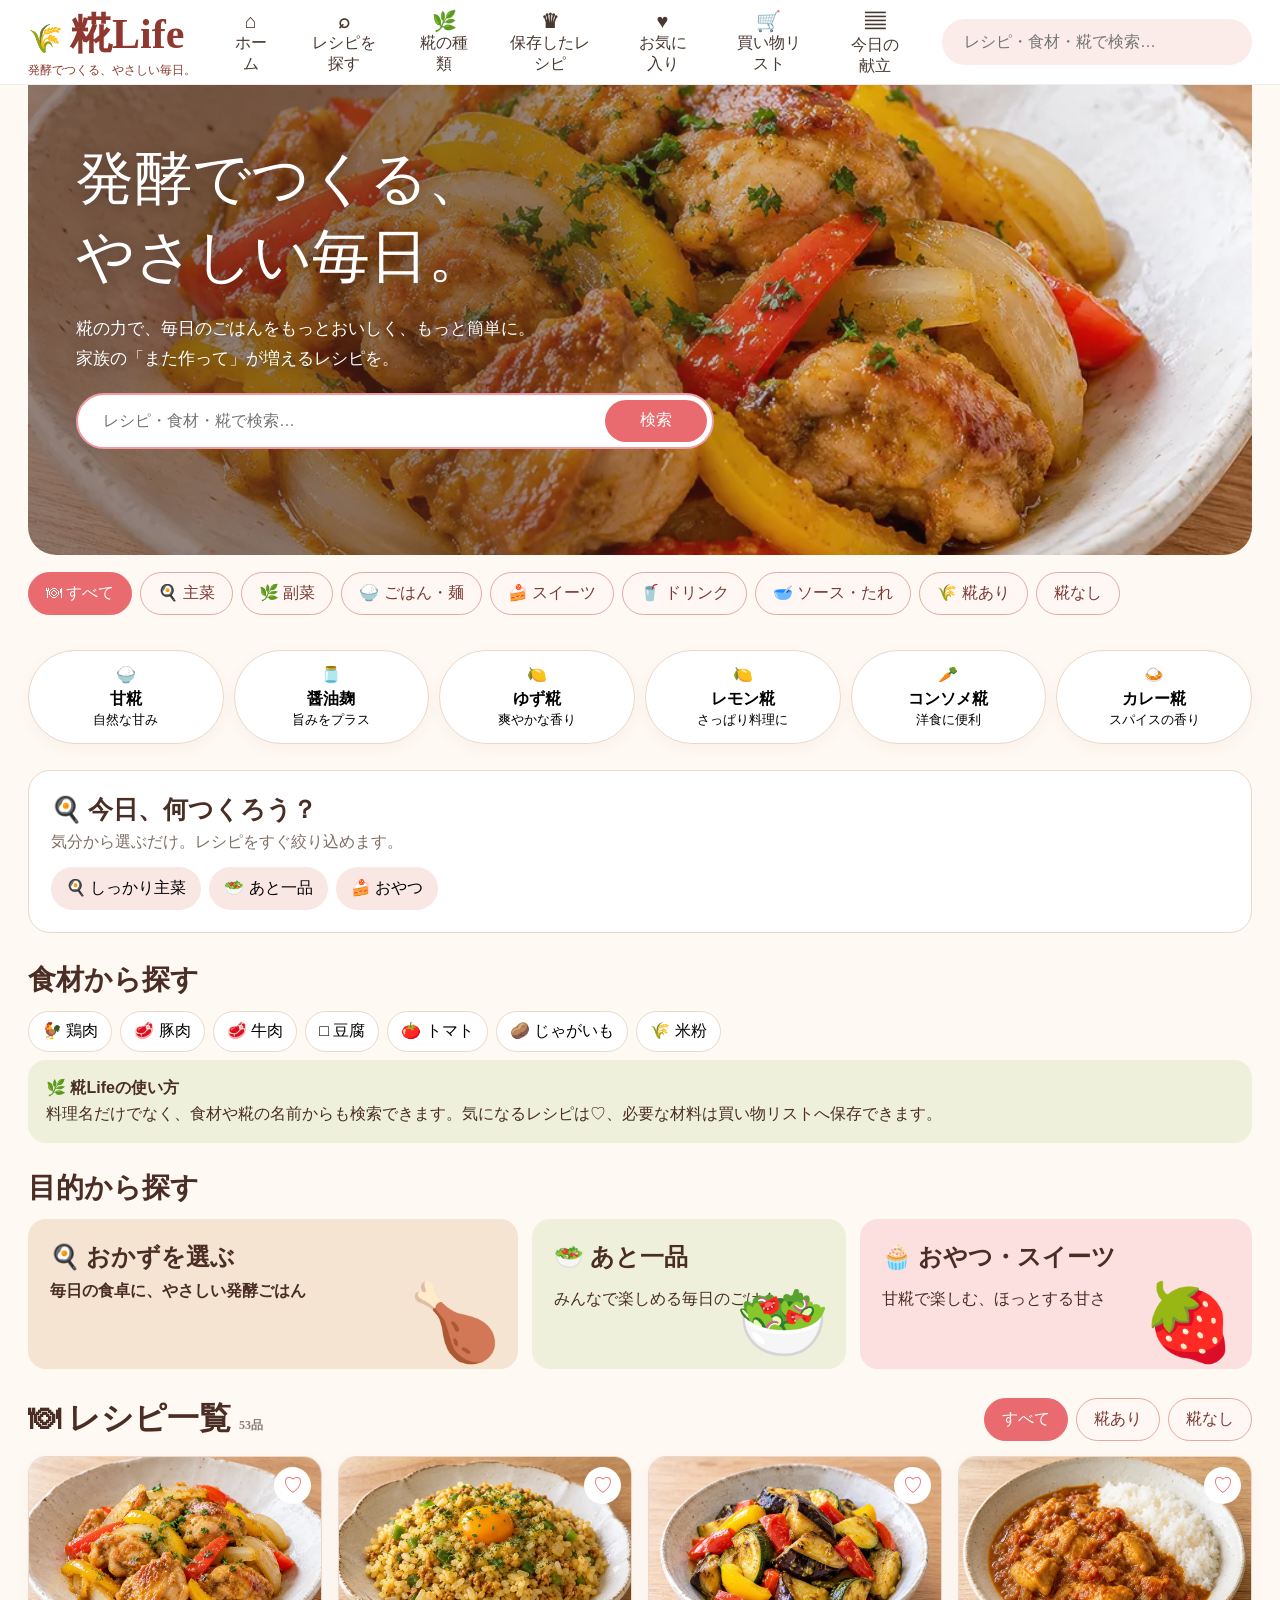
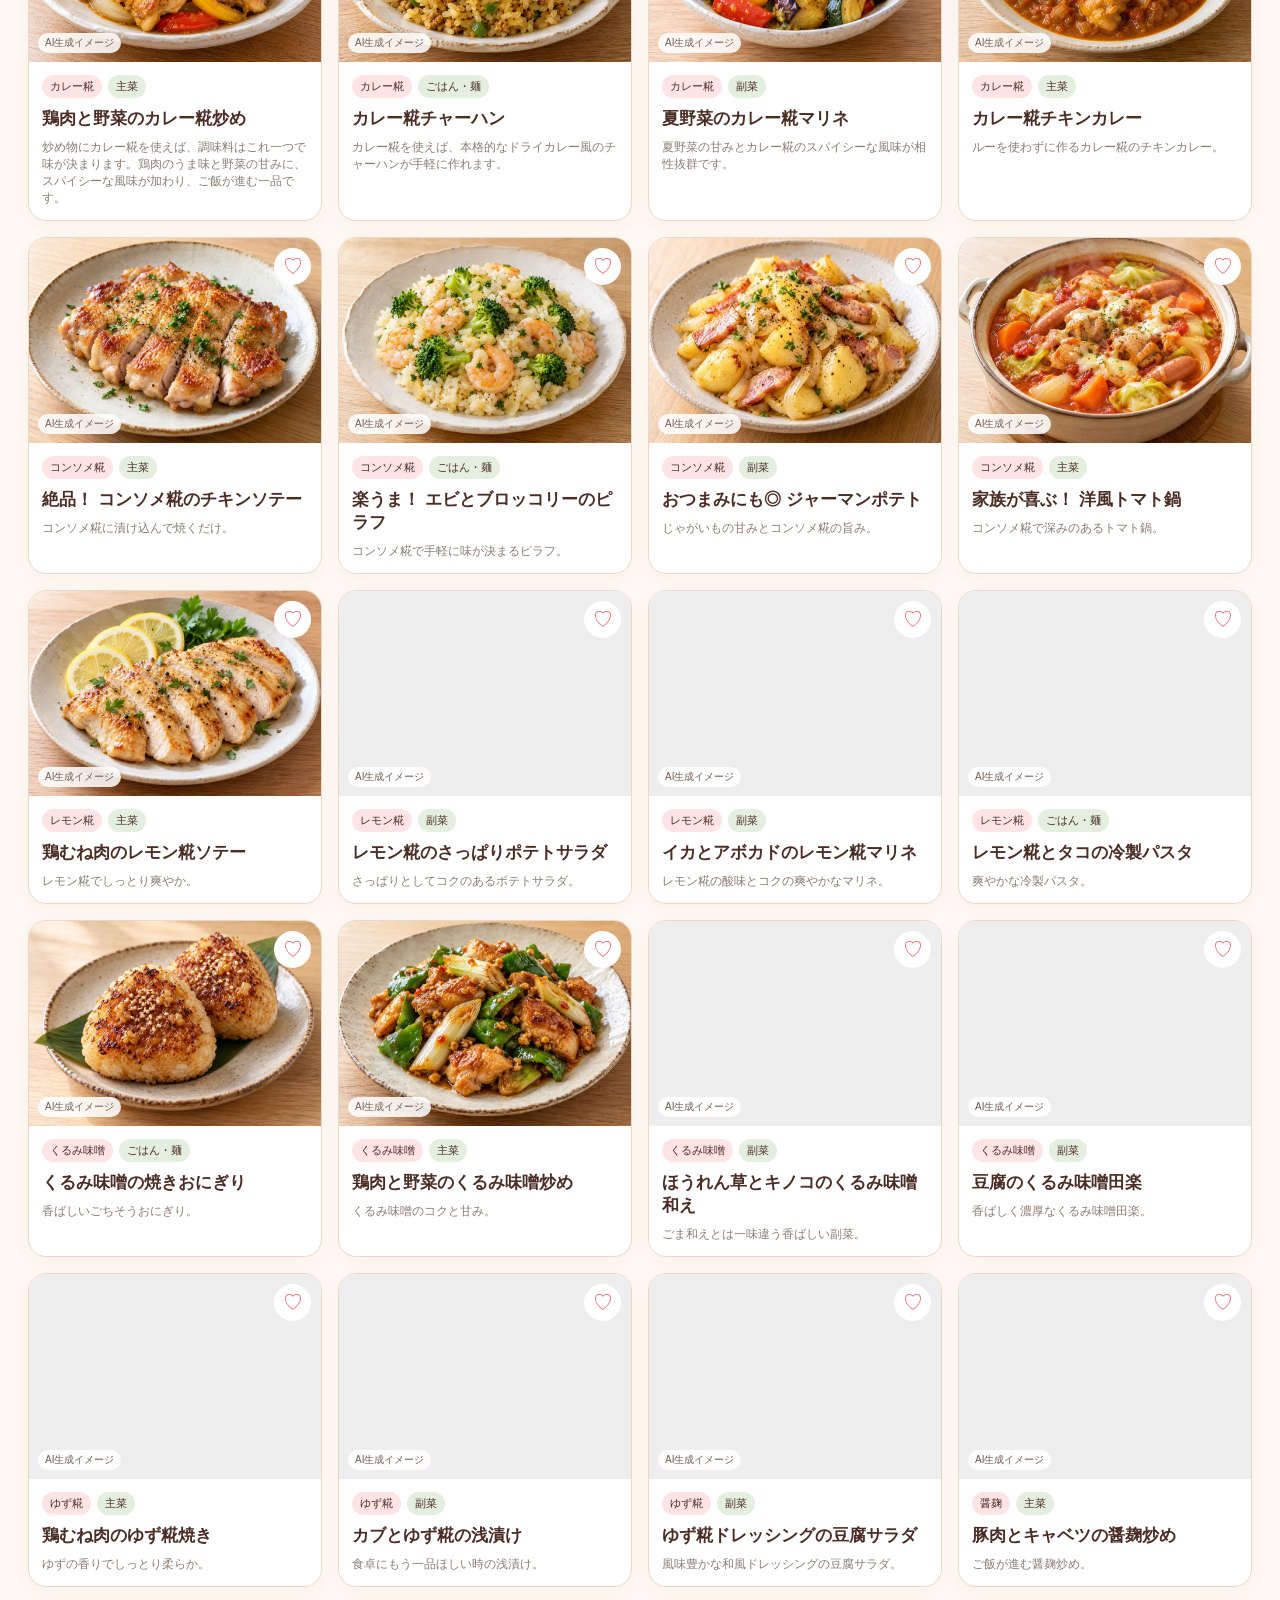
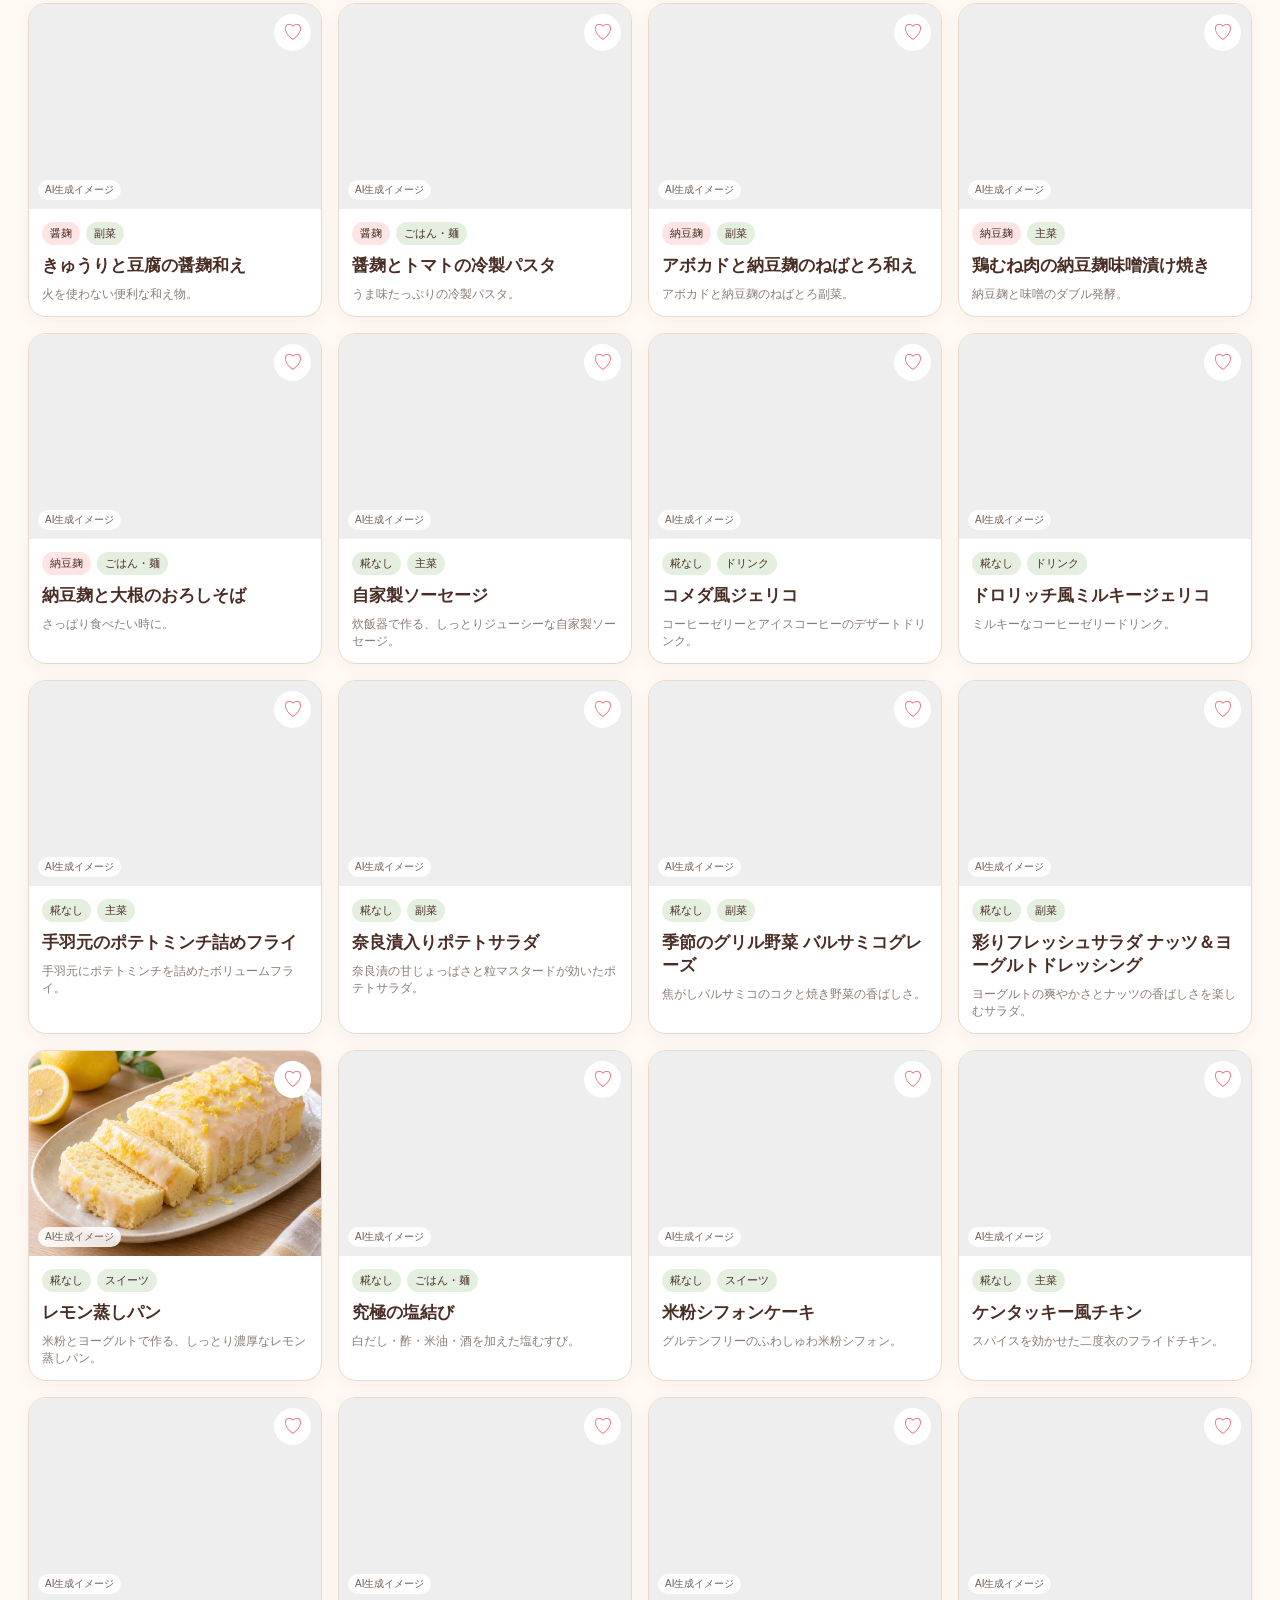
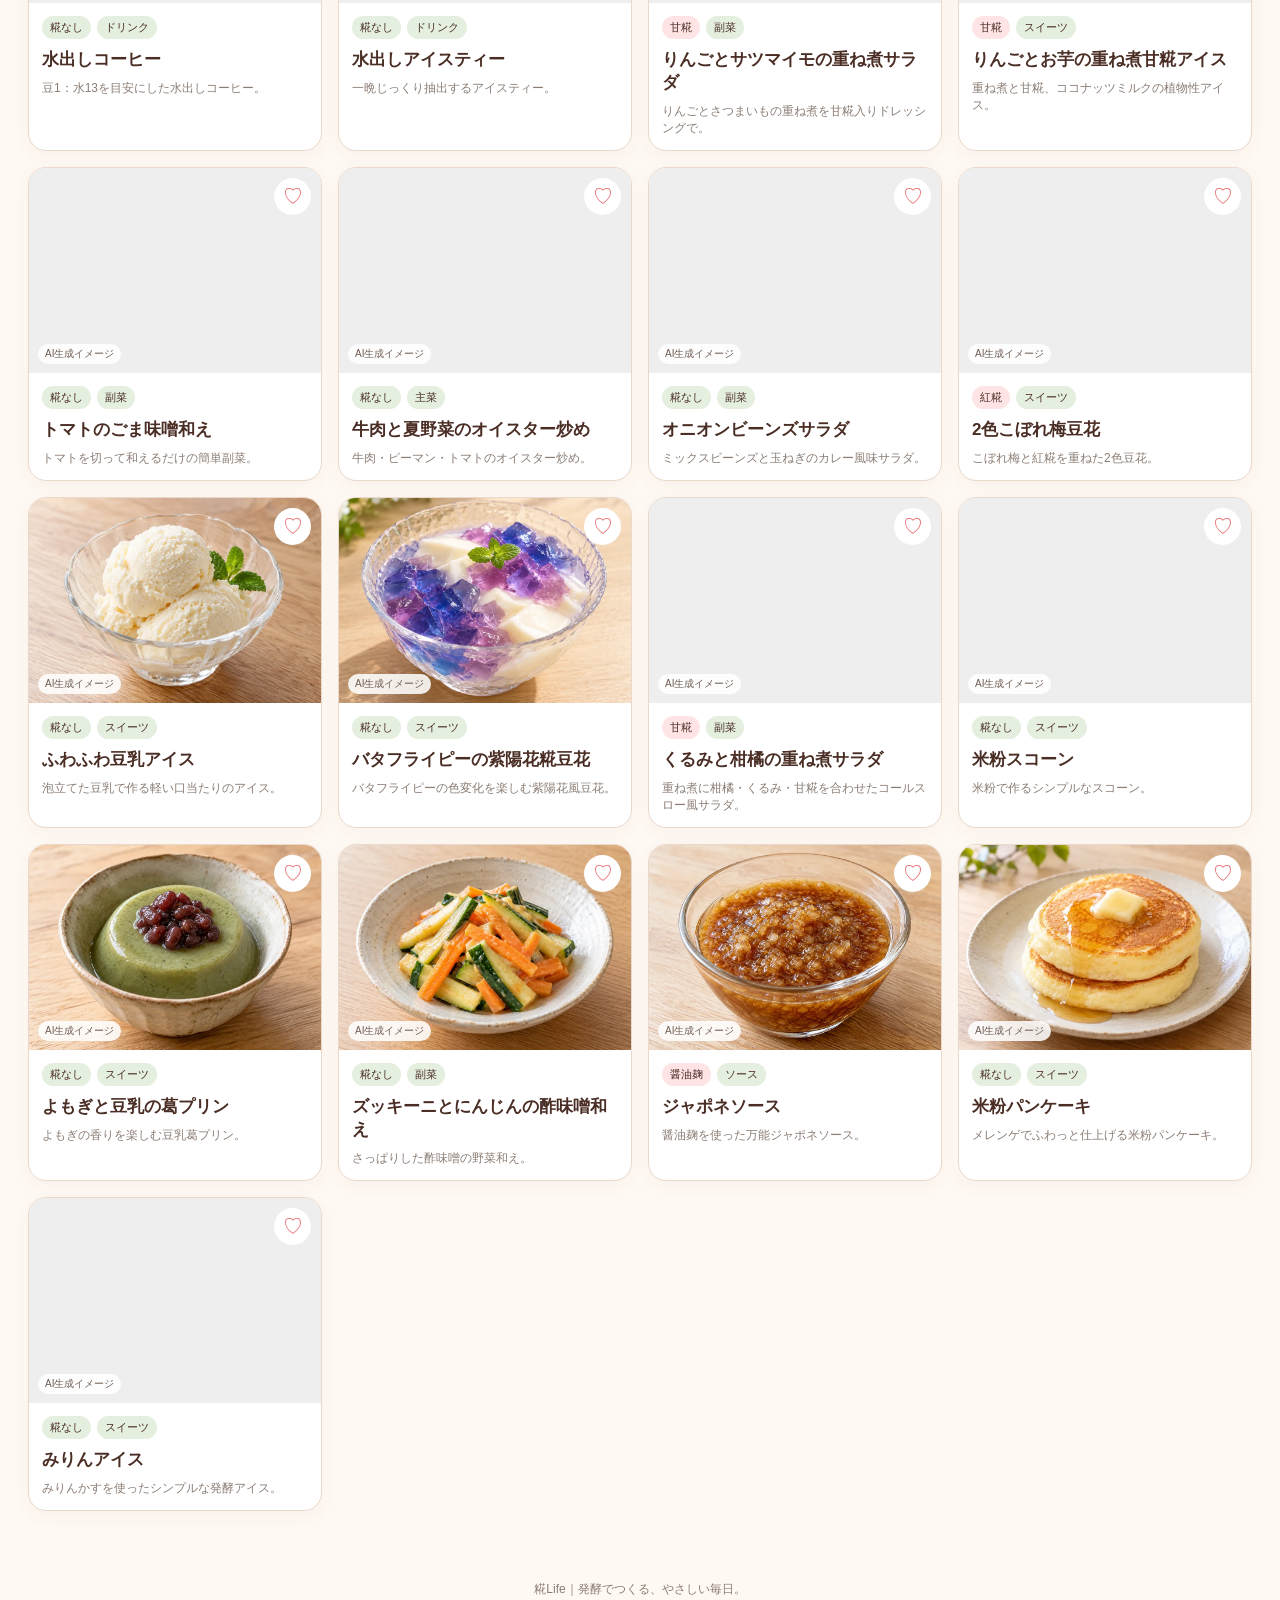
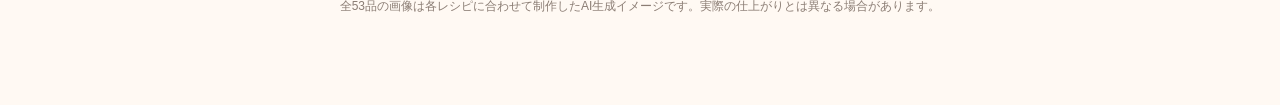
==== index.html @ 54e74eef "Complete all 53 dedicated recipe images and repair recipe browsing Generate unique recipe-specific i" ====
<!doctype html><html lang="ja"><head><meta charset="utf-8"><meta name="viewport" content="width=device-width,initial-scale=1,viewport-fit=cover"><meta name="theme-color" content="#fffaf4"><link rel="manifest" href="manifest.webmanifest"><title>糀Life｜発酵でつくる、やさしい毎日</title><style>
:root{--pink:#e96b70;--cream:#fff9f3;--ink:#4a2d24;--line:#ead8ca;--green:#6f8e5c;--gold:#d7953d;--peach:#f8dfd4}*{box-sizing:border-box}body{margin:0;background:var(--cream);color:var(--ink);font-family:-apple-system,BlinkMacSystemFont,"Hiragino Sans","Yu Gothic",sans-serif}button,input{font:inherit}button{cursor:pointer}.wrap{max-width:1450px;margin:auto;padding:0 28px}.top{background:#fff;position:sticky;top:0;z-index:20;border-bottom:1px solid #eee}.nav{height:84px;display:flex;align-items:center;gap:30px}.logo{font-family:serif;font-size:42px;font-weight:700;white-space:nowrap;color:#8f382f}.logo:before{content:"🌾";font-size:28px;margin-right:7px}.logo small{display:block;font:12px sans-serif;font-weight:500}.navlinks{display:flex;gap:25px;align-items:center;flex:1;justify-content:center}.navlinks button{border:0;background:none;color:#49382f}.navlinks b{display:block;font-size:20px}.navsearch{border:0;background:#fbecea;border-radius:28px;padding:14px 22px;width:310px}
.hero{margin-top:0;min-height:470px;border-radius:0 0 28px 28px;overflow:hidden;position:relative;background:linear-gradient(90deg,rgba(65,37,24,.58) 0 38%,rgba(65,37,24,.18) 62%,rgba(255,249,239,.02)),url('assets/recipes/recipe-101.webp') center/cover}.heroText{padding:55px 48px;width:60%;position:relative;z-index:2}.hero h1{font-family:serif;font-weight:500;font-size:58px;line-height:1.35;margin:0 0 14px;color:#fff;text-shadow:0 2px 14px #3c241e80}.hero p{color:#fff;text-shadow:0 2px 10px #3c241e80;font-size:17px}.hero p{line-height:1.8}.bigsearch{display:flex;max-width:670px;background:#fff;border:2px solid #f09ba3;border-radius:40px;padding:5px;margin-top:18px}.bigsearch input{flex:1;border:0;outline:0;padding:12px 20px;background:transparent}.bigsearch button{border:0;border-radius:28px;background:var(--pink);color:#fff;padding:10px 35px}.cats{display:flex;gap:8px;overflow:auto;padding:17px 0}.chip{white-space:nowrap;border:1px solid #e7a7a1;background:#fff7f4;border-radius:24px;padding:10px 17px;color:#7a3933}.chip.on{background:var(--pink);color:#fff;border-color:var(--pink)}
.kojiBar{display:grid;grid-template-columns:repeat(6,1fr);gap:10px;margin:18px 0 26px}.koji{background:#fff;border:1px solid var(--line);border-radius:50px;padding:14px 8px;text-align:center;box-shadow:0 5px 15px #6b50300b}.koji b{display:block;margin-top:5px}.promos{display:grid;grid-template-columns:1.25fr .8fr 1fr;gap:14px;margin:12px 0 28px}.promo{cursor:pointer;min-height:150px;border-radius:18px;padding:22px;position:relative;overflow:hidden;background:#f5e4d2}.promo:nth-child(2){background:#eef0dc}.promo:nth-child(3){background:#fbe0df}.promo h3{font-family:serif;font-size:24px;margin:0 0 8px}.promo .emo{position:absolute;right:16px;bottom:2px;font-size:75px}
.heading{display:flex;align-items:end;justify-content:space-between;margin:15px 0}.heading h2{font-family:serif;font-size:32px;margin:0}.filters{display:flex;gap:8px}.grid{display:grid;grid-template-columns:repeat(4,1fr);gap:16px;padding-bottom:50px}.card{background:#fff;border:1px solid var(--line);border-radius:18px;overflow:hidden;box-shadow:0 5px 18px #6b50300b;cursor:pointer}.photo{height:205px;background:#eee center/cover;position:relative}.photo img{width:100%;height:100%;object-fit:cover}.fav{position:absolute;right:10px;top:10px;width:37px;height:37px;border-radius:50%;border:0;background:#fff;color:var(--pink);font-size:20px}.cardbody{padding:13px}.tags{display:flex;gap:6px}.tag{font-size:11px;background:#ffe4e5;border-radius:15px;padding:4px 8px}.tag.g{background:#e4efdf}.card h3{margin:9px 0;font-size:17px}.meta{font-size:12px;color:#8b7d74}.empty{text-align:center;padding:50px;display:none}.bottom{display:none}
.modal{display:none;position:fixed;inset:0;background:#2d211d99;z-index:60;overflow:auto;padding:30px}.modal.on{display:block}.sheet{max-width:760px;margin:auto;background:#fff;border-radius:24px;overflow:hidden}.detailPhoto{height:330px;background:#eee center/cover}.detailPhoto img{width:100%;height:100%;object-fit:cover}.detail{padding:25px}.close{float:right;border:0;background:#f5ebe5;border-radius:50%;width:40px;height:40px}.serv{display:flex;gap:8px;margin:18px 0}.serv button{border:1px solid var(--line);background:#fff;border-radius:20px;padding:8px 15px}.serv button.on{background:var(--pink);color:#fff}.ingredients{width:100%;border-collapse:collapse}.ingredients td{padding:10px;border-bottom:1px solid #eee}.ingredients td:last-child{text-align:right}.steps{line-height:1.9}.note{padding:15px;background:#fff5e7;border-radius:15px}.planner{background:#fff;border:1px solid var(--line);border-radius:22px;padding:22px;margin:0 0 28px}.planner h3{font-family:serif;font-size:25px;margin:0 0 6px}.planner p{margin:0 0 14px;color:#806f64}.plannerRow{display:flex;gap:8px;flex-wrap:wrap}.plannerRow button{border:0;border-radius:22px;padding:11px 15px;background:#f8e7e3}.sectionTitle{font-family:serif;font-size:28px;margin:22px 0 12px}.quickFoods{display:flex;gap:8px;overflow:auto;padding-bottom:8px}.quickFoods button{white-space:nowrap;border:1px solid var(--line);background:#fff;border-radius:22px;padding:9px 13px}.tipbox{background:#eef0dc;border-radius:18px;padding:18px;margin:0 0 26px}.tipbox b{display:block;margin-bottom:5px}.utility{display:flex;gap:8px;flex-wrap:wrap;margin:16px 0}.utility button{border:1px solid var(--line);background:#fff;border-radius:22px;padding:9px 13px}.countBadge{font-size:12px;color:#8b7d74}.recent{display:flex;gap:10px;overflow:auto;margin:0 0 28px}.recentCard{min-width:220px;background:#fff;border:1px solid var(--line);border-radius:16px;padding:13px}.recentCard b{display:block;margin-bottom:5px}.shopbar{display:flex;gap:8px;margin:15px 0;flex-wrap:wrap}.shopbar button{border:1px solid var(--line);background:#fff;border-radius:22px;padding:9px 13px}.imageLabel{position:absolute;left:9px;bottom:9px;background:#ffffffdd;color:#6f5d53;font-size:10px;padding:3px 7px;border-radius:10px}.toast{position:fixed;left:50%;bottom:90px;transform:translateX(-50%);background:#44332b;color:#fff;padding:10px 18px;border-radius:22px;z-index:100;display:none}@media print{#shoppingPanel{display:none!important}.top,.bottom,.hero,.cats,.kojiBar,.promos,.planner,.grid,.heading,.filters,.utility,.close{display:none!important}.modal{position:static;display:block;background:#fff;padding:0}.sheet{box-shadow:none;max-width:none}.detailPhoto{height:220px}}
@media(max-width:900px){.navlinks{display:none}.navsearch{margin-left:auto}.heroText{width:78%}.grid{grid-template-columns:repeat(2,1fr)}.kojiBar{grid-template-columns:repeat(3,1fr)}}
@media(max-width:600px){body{padding-bottom:70px}.wrap{padding:0 13px}.nav{height:65px}.logo{font-size:29px}.navsearch{display:none}.hero{min-height:365px;background-position:62% center}.hero:after{content:"";position:absolute;inset:0;background:linear-gradient(90deg,#38251dc4 0 40%,#38251d22)}.heroText{width:100%;padding:38px 20px}.hero h1{font-size:37px}.bigsearch button{padding:10px 18px}.promos{grid-template-columns:1fr}.grid{grid-template-columns:1fr 1fr;gap:9px}.photo{height:145px}.cardbody{padding:10px}.card h3{font-size:14px}.kojiBar{grid-template-columns:repeat(3,1fr)}.heading h2{font-size:25px}.filters{display:none}.bottom{display:flex;position:fixed;z-index:40;bottom:0;left:0;right:0;background:#fff;border-top:1px solid #eee;justify-content:space-around;padding:8px 2px calc(7px + env(safe-area-inset-bottom))}.bottom button{border:0;background:none;font-size:10px}.bottom b{display:block;font-size:20px}.modal{padding:20px 0 0}.sheet{min-height:100%;border-radius:20px 20px 0 0}.detailPhoto{height:240px}}
</style><script src="recipes-data.js"></script></head><body>
<div class="top"><div class="wrap nav"><div class="logo">糀Life<small>発酵でつくる、やさしい毎日。</small></div><div class="navlinks"><button onclick="resetAll()"><b>⌂</b>ホーム</button><button onclick="focusSearch()"><b>⌕</b>レシピを探す</button><button onclick="document.querySelector('.kojiBar').scrollIntoView({behavior:'smooth'})"><b>🌿</b>糀の種類</button><button onclick="showFav()"><b>♛</b>保存したレシピ</button><button onclick="showFav()"><b>♥</b>お気に入り</button><button onclick="showShopping()"><b>🛒</b>買い物リスト</button><button onclick="document.querySelector('.planner').scrollIntoView({behavior:'smooth'})"><b>▤</b>今日の献立</button></div><input id="navSearch" class="navsearch" placeholder="レシピ・食材・糀で検索…"></div></div>
<main class="wrap"><section class="hero"><div class="heroText"><h1>発酵でつくる、<br>やさしい毎日。</h1><p>糀の力で、毎日のごはんをもっとおいしく、もっと簡単に。<br>家族の「また作って」が増えるレシピを。</p><div class="bigsearch"><input id="search" placeholder="レシピ・食材・糀で検索…"><button onclick="render()">検索</button></div></div></section>
<div class="cats"><button class="chip on" data-f="all">🍽 すべて</button><button class="chip" data-f="main">🍳 主菜</button><button class="chip" data-f="side">🌿 副菜</button><button class="chip" data-f="rice">🍚 ごはん・麺</button><button class="chip" data-f="sweet">🍰 スイーツ</button><button class="chip" data-f="drink">🥤 ドリンク</button><button class="chip" data-f="sauce">🥣 ソース・たれ</button><button class="chip" data-f="koji">🌾 糀あり</button><button class="chip" data-f="no">糀なし</button></div>
<div class="kojiBar"><button class="koji" data-k="甘糀">🍚<b>甘糀</b><small>自然な甘み</small></button><button class="koji" data-k="醤油麹">🫙<b>醤油麹</b><small>旨みをプラス</small></button><button class="koji" data-k="ゆず糀">🍋<b>ゆず糀</b><small>爽やかな香り</small></button><button class="koji" data-k="レモン糀">🍋<b>レモン糀</b><small>さっぱり料理に</small></button><button class="koji" data-k="コンソメ糀">🥕<b>コンソメ糀</b><small>洋食に便利</small></button><button class="koji" data-k="カレー糀">🍛<b>カレー糀</b><small>スパイスの香り</small></button></div>
<section class="planner"><h3>🍳 今日、何つくろう？</h3><p>気分から選ぶだけ。レシピをすぐ絞り込めます。</p><div class="plannerRow"><button data-f="main">🍳 しっかり主菜</button><button data-f="side">🥗 あと一品</button><button data-f="sweet">🍰 おやつ</button></div></section><h2 class="sectionTitle">食材から探す</h2><div class="quickFoods"><button onclick="foodSearch('鶏')">🐓 鶏肉</button><button onclick="foodSearch('豚')">🥩 豚肉</button><button onclick="foodSearch('牛')">🥩 牛肉</button><button onclick="foodSearch('豆腐')">□ 豆腐</button><button onclick="foodSearch('トマト')">🍅 トマト</button><button onclick="foodSearch('じゃがいも')">🥔 じゃがいも</button><button onclick="foodSearch('米粉')">🌾 米粉</button></div><div class="tipbox"><b>🌿 糀Lifeの使い方</b>料理名だけでなく、食材や糀の名前からも検索できます。気になるレシピは♡、必要な材料は買い物リストへ保存できます。</div><div id="recentWrap"></div><h2 class="sectionTitle">目的から探す</h2><section class="promos"><div class="promo" role="button" tabindex="0" onclick="filter('main');document.querySelector('.heading').scrollIntoView({behavior:'smooth'})" onkeydown="if(event.key==='Enter')this.click()"><h3>🍳 おかずを選ぶ</h3><b>毎日の食卓に、やさしい発酵ごはん</b><span class="emo">🍗</span></div><div class="promo" role="button" tabindex="0" onclick="filter('side');document.querySelector('.heading').scrollIntoView({behavior:'smooth'})" onkeydown="if(event.key==='Enter')this.click()"><h3>🥗 あと一品</h3><p>みんなで楽しめる毎日のごはん</p><span class="emo">🥗</span></div><div class="promo" role="button" tabindex="0" onclick="filter('sweet');document.querySelector('.heading').scrollIntoView({behavior:'smooth'})" onkeydown="if(event.key==='Enter')this.click()"><h3>🧁 おやつ・スイーツ</h3><p>甘糀で楽しむ、ほっとする甘さ</p><span class="emo">🍓</span></div></section>
<div class="heading"><h2>🍽 レシピ一覧 <span id="recipeCount" class="countBadge"></span></h2><div class="filters"><button class="chip on" data-f="all">すべて</button><button class="chip" data-f="koji">糀あり</button><button class="chip" data-f="no">糀なし</button></div></div><section class="grid" id="grid"></section><div id="empty" class="empty">該当するレシピがありません 🌿</div><footer style="text-align:center;padding:20px 15px 90px;color:#8b7d74;font-size:12px">糀Life｜発酵でつくる、やさしい毎日。<br>全53品の画像は各レシピに合わせて制作したAI生成イメージです。実際の仕上がりとは異なる場合があります。</footer></main>
<nav class="bottom"><button onclick="resetAll()"><b>⌂</b>ホーム</button><button onclick="focusSearch()"><b>⌕</b>レシピ</button><button onclick="document.querySelector('.kojiBar').scrollIntoView({behavior:'smooth'})"><b>🌿</b>糀</button><button onclick="showFav()"><b>♡</b>お気に入り</button><button onclick="showShopping()"><b>🛒</b>買い物</button></nav>
<div id="shoppingPanel" class="modal"><div class="sheet"><div class="detail"><button class="close" onclick="closeShopping()">×</button><h2>🛒 買い物リスト</h2><p class="meta">レシピから保存した材料です。買ったものをチェックできます。</p><div id="shoppingList"></div><div class="utility"><button onclick="clearShopping()">すべて削除</button><button onclick="shareShopping()">共有</button></div></div></div></div><div id="modal" class="modal"><div class="sheet"><div class="detailPhoto" style="position:relative"><span class="imageLabel">AI生成イメージ</span><img id="detailImg" src="assets/recipes/recipe-101.webp"></div><div class="detail"><button class="close" onclick="closeModal()">×</button><div id="detailTags" class="tags"></div><h2 id="detailTitle"></h2><div id="detailMeta" class="meta"></div><div class="utility"><button onclick="toggleFav(current.id)">♡ お気に入り</button><button onclick="addToShopping()">🛒 材料を保存</button><button onclick="shareCurrent()">↗ 共有</button><button onclick="window.print()">▤ 印刷</button></div><div class="serv"><button data-s="1">1人分</button><button class="on" data-s="2">2人分</button><button data-s="4">4人分</button></div><h3>材料</h3><table id="ingredients" class="ingredients"></table><h3>作り方</h3><ol id="steps" class="steps"></ol><div id="sourceNotice" class="note" style="display:none"></div><div id="note" class="note"></div></div></div></div>
<script>
const recipes=window.RECIPE_DATA||[];let active="all",k="",q="",current,serv=2,favs=JSON.parse(localStorage.getItem("kojiFavs")||"[]"),recent=JSON.parse(localStorage.getItem("kojiRecent")||"[]"),shopping=JSON.parse(localStorage.getItem("kojiShopping")||"[]");
const typeName={main:"主菜",side:"副菜",rice:"ごはん・麺",soup:"スープ",sweet:"スイーツ",drink:"ドリンク",sauce:"ソース"};
function imageStyle(r){return "assets/recipes/recipe-"+r.id+".webp";}
function render(){
let a=recipes.filter(r=>(active==="all"||active==="fav"||(active==="koji"&&r.koji)||(active==="no"&&!r.koji)||r.type===active)&&(!k||r.koji===k||(k==="醤油麹"&&r.koji==="醤麹"))&&(!q||(r.title+r.desc+r.koji+r.ing.join("")).includes(q)));
if(active==="fav")a=a.filter(r=>favs.includes(r.id));
grid.innerHTML=a.map(r=>`<article class="card" tabindex="0" role="button" aria-label="${r.title}" onclick="openRecipe(${r.id})" onkeydown="if(event.key==='Enter'&&event.target===this)openRecipe(${r.id})"><div class="photo"><span class="imageLabel">AI生成イメージ</span><img loading="lazy" decoding="async" alt="${r.title}" src="${imageStyle(r)}"><button class="fav" aria-label="お気に入り" onclick="event.stopPropagation();toggleFav(${r.id})">${favs.includes(r.id)?"♥":"♡"}</button></div><div class="cardbody"><div class="tags"><span class="tag ${!r.koji?"g":""}">${r.koji||"糀なし"}</span><span class="tag g">${typeName[r.type]}</span></div><h3>${r.title}</h3><div class="meta">${r.time?"◷ "+r.time+"　":""}${r.desc}</div></div></article>`).join("");
empty.style.display=a.length?"none":"block";if(window.recipeCount)recipeCount.textContent=a.length+"品";
}
function filter(v){active=v;k="";document.querySelectorAll(".chip").forEach(x=>x.classList.toggle("on",x.dataset.f===v));render()}document.querySelectorAll("[data-f]").forEach(b=>b.onclick=()=>filter(b.dataset.f));document.querySelectorAll(".koji").forEach(b=>b.onclick=()=>{k=b.dataset.k;active="all";document.querySelectorAll(".chip").forEach(x=>x.classList.remove("on"));render();window.scrollTo({top:700,behavior:"smooth"})});
function searchNow(v){q=v.trim();render()}function foodSearch(v){q=v;search.value=v;navSearch.value=v;active="all";k="";render();document.querySelector(".heading").scrollIntoView({behavior:"smooth"})}search.oninput=e=>searchNow(e.target.value);navSearch.oninput=e=>{search.value=e.target.value;searchNow(e.target.value)};
function toggleFav(id){favs=favs.includes(id)?favs.filter(x=>x!==id):[...favs,id];localStorage.setItem("kojiFavs",JSON.stringify(favs));render()}function showFav(){active="fav";k="";render();window.scrollTo({top:650,behavior:"smooth"})}function resetAll(){active="all";k="";q="";search.value="";navSearch.value="";filter("all");scrollTo({top:0,behavior:"smooth"})}function focusSearch(){scrollTo({top:250,behavior:"smooth"});setTimeout(()=>search.focus(),400)}
function openRecipe(id){current=recipes.find(r=>r.id===id);recent=[id,...recent.filter(x=>x!==id)].slice(0,6);localStorage.setItem("kojiRecent",JSON.stringify(recent));renderRecent();serv=current.base||2;const scalable=/人分/.test(current.serving||"")&&current.base>0&&!/[〜～]/.test(current.serving||"");document.querySelector(".serv").style.display=scalable?"flex":"none";detailImg.src=imageStyle(current);detailImg.style.objectPosition=current.pos||"center";detailImg.alt=current.title+" イメージ";detailTitle.textContent=current.title;detailMeta.textContent=(current.serving?"元レシピ："+current.serving+"　":"")+(current.time?"◷ "+current.time+"　":"")+current.desc;detailTags.innerHTML='<span class="tag">'+(current.koji||"糀なし")+'</span><span class="tag g">'+typeName[current.type]+'</span>';steps.innerHTML=current.steps.map(x=>"<li>"+x+"</li>").join("");const hasMissing=typeof current.ing[0]==="string"&&current.ing.some(x=>x.includes("記載なし"));sourceNotice.style.display=hasMissing?"block":"none";sourceNotice.textContent=hasMissing?"📝 元データに分量の記載がない材料があります。数値は補完せず、そのまま掲載しています。":"";note.style.display=current.note?"block":"none";note.textContent=current.note?"💡 "+current.note:"";document.querySelectorAll(".serv button").forEach(x=>x.classList.toggle("on",+x.dataset.s===serv));drawIng();modal.classList.add("on");document.body.style.overflow="hidden"}function formatAmount(n){return String(Math.round(n*1000)/1000)}
function scaleQuantity(value,ratio){if(ratio===1)return value;return value.replace(/(\d+\s+\d+\/\d+|\d+\/\d+|\d+(?:\.\d+)?)/g,token=>{let n;if(token.includes("/")){const parts=token.trim().split(/\s+/);const frac=parts.pop().split("/").map(Number);n=(parts.length?Number(parts[0]):0)+frac[0]/frac[1]}else n=Number(token);return formatAmount(n*ratio)})}
function ingredientRows(){const scalable=/人分/.test(current.serving||"")&&current.base>0&&!/[〜～]/.test(current.serving||"");const ratio=scalable?serv/current.base:1;return current.ing.map(i=>{if(typeof i==="string"){const p=i.split("：");return [p.shift(),scaleQuantity(p.join("："),ratio)]}return [i[0],i[1]===null?i[2]:formatAmount(i[1]*ratio)+i[2]]})}
function drawIng(){ingredients.innerHTML=ingredientRows().map(i=>"<tr><td>"+i[0]+"</td><td>"+i[1]+"</td></tr>").join("")}
document.querySelectorAll(".serv button").forEach(b=>b.onclick=()=>{serv=+b.dataset.s;document.querySelectorAll(".serv button").forEach(x=>x.classList.toggle("on",x===b));drawIng()});function closeModal(){modal.classList.remove("on");document.body.style.overflow=""}function showToast(t){toast.textContent=t;toast.style.display="block";setTimeout(()=>toast.style.display="none",1800)}function renderRecent(){const a=recent.map(id=>recipes.find(r=>r.id===id)).filter(Boolean);recentWrap.innerHTML=a.length?`<div class="heading"><h2>最近見たレシピ</h2></div><div class="recent">${a.map(r=>`<div class="recentCard" onclick="openRecipe(${r.id})"><b>${r.title}</b><small>${r.koji||"糀なし"} ・ ${typeName[r.type]||""}</small></div>`).join("")}</div>`:""}function addToShopping(){if(!current)return;ingredientRows().forEach(x=>{const s=x[0]+"："+x[1];if(!shopping.includes(s))shopping.push(s)});localStorage.setItem("kojiShopping",JSON.stringify(shopping));showToast("材料を保存しました 🛒")}async function shareCurrent(){if(!current)return;const d={title:current.title,text:current.title+"｜糀Life",url:location.origin+location.pathname+"?recipe="+current.id};if(navigator.share){try{await navigator.share(d)}catch(e){}}else{navigator.clipboard&&navigator.clipboard.writeText(d.text+" "+d.url);showToast("リンクをコピーしました")}}function showShopping(){shoppingList.innerHTML=shopping.length?shopping.map((x,i)=>'<label style="display:flex;gap:10px;padding:10px 0;border-bottom:1px solid #eee"><input type="checkbox"><span>'+x+'</span></label>').join(""):'<p>まだ材料が保存されていません。</p>';shoppingPanel.classList.add("on");document.body.style.overflow="hidden"}function closeShopping(){shoppingPanel.classList.remove("on");document.body.style.overflow=""}function clearShopping(){shopping=[];localStorage.setItem("kojiShopping","[]");showShopping();showToast("買い物リストを空にしました")}async function shareShopping(){const t="糀Life 買い物リスト\n"+shopping.map(x=>"・"+x).join("\n");if(navigator.share){try{await navigator.share({title:"糀Life 買い物リスト",text:t})}catch(e){}}else if(navigator.clipboard){navigator.clipboard.writeText(t);showToast("買い物リストをコピーしました")}}shoppingPanel.onclick=e=>{if(e.target===shoppingPanel)closeShopping()};modal.onclick=e=>{if(e.target===modal)closeModal()};renderRecent();render();const sharedId=Number(new URLSearchParams(location.search).get("recipe"));if(recipes.some(r=>r.id===sharedId))openRecipe(sharedId);document.addEventListener("keydown",e=>{if(e.key==="Escape"){closeModal();closeShopping()}});if("serviceWorker" in navigator)window.addEventListener("load",function(){navigator.serviceWorker.register("./sw.js")});
</script><div id="toast" class="toast"></div></body></html>
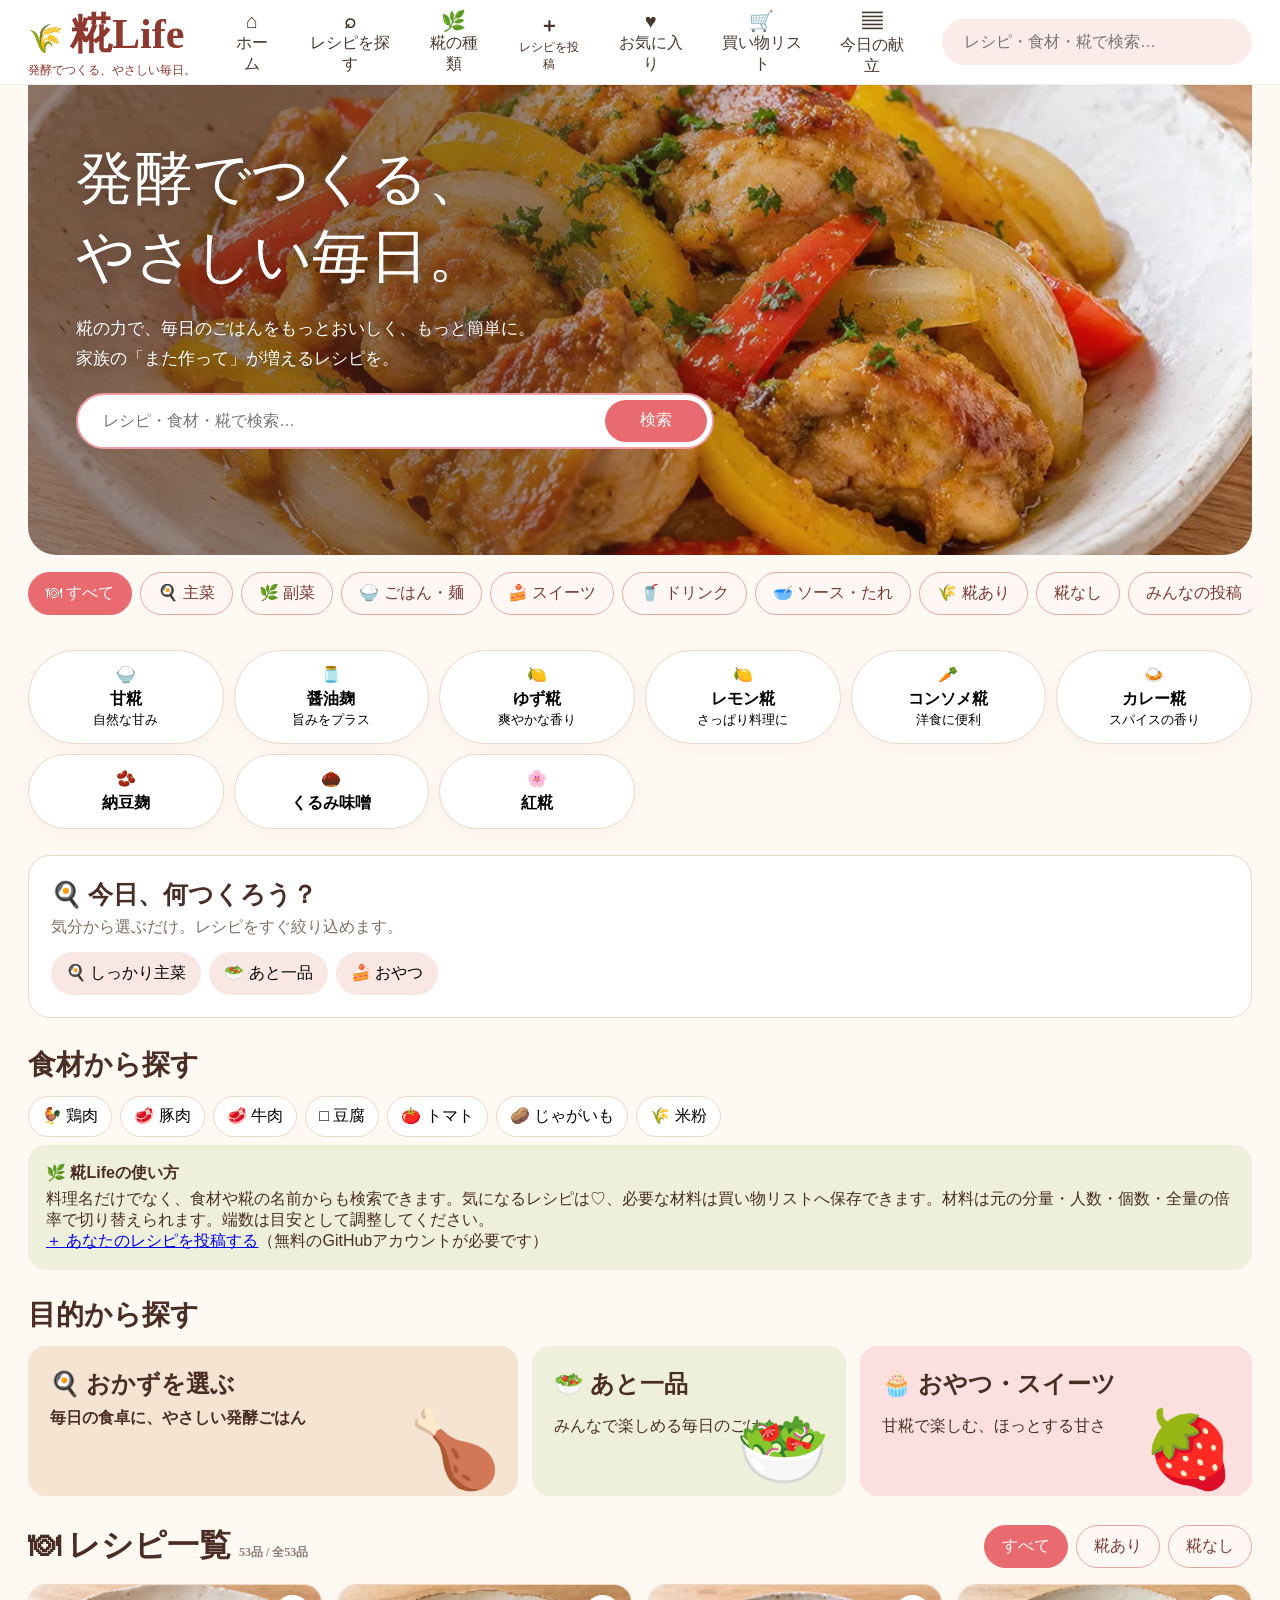
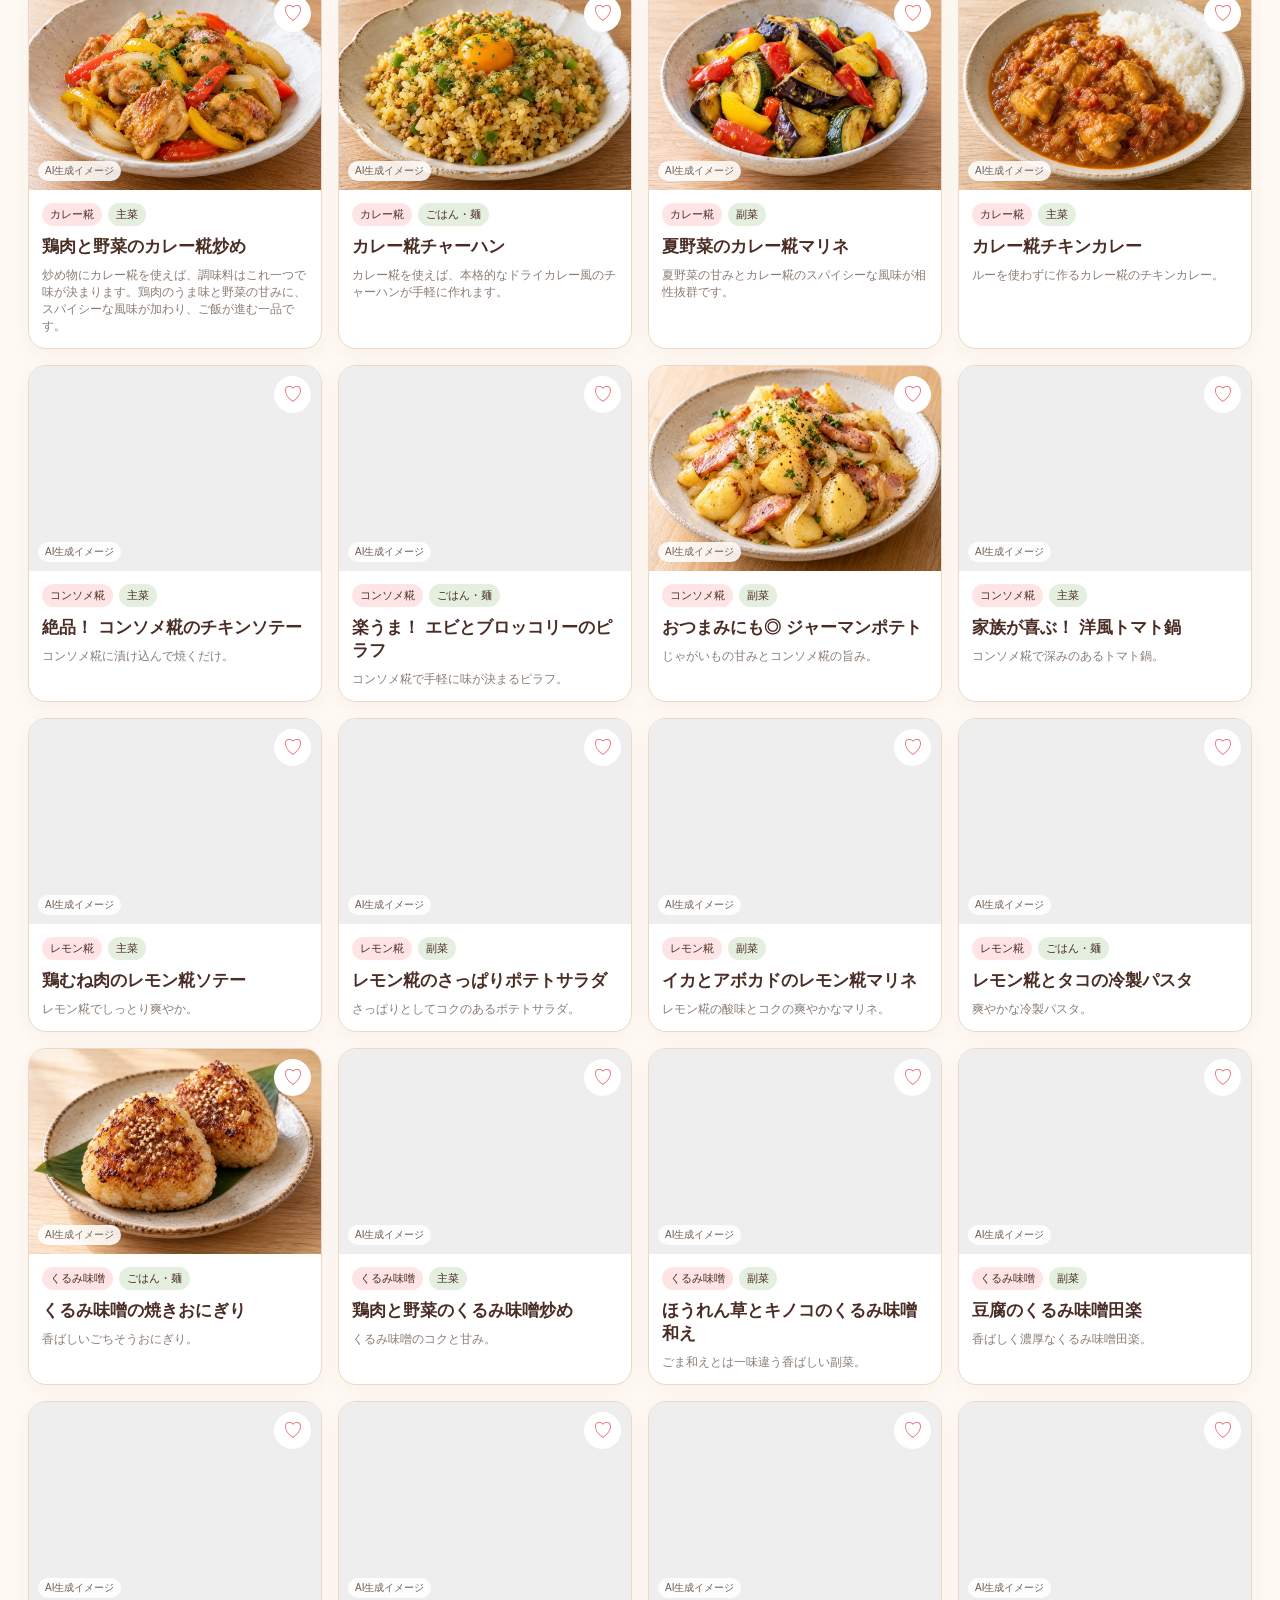
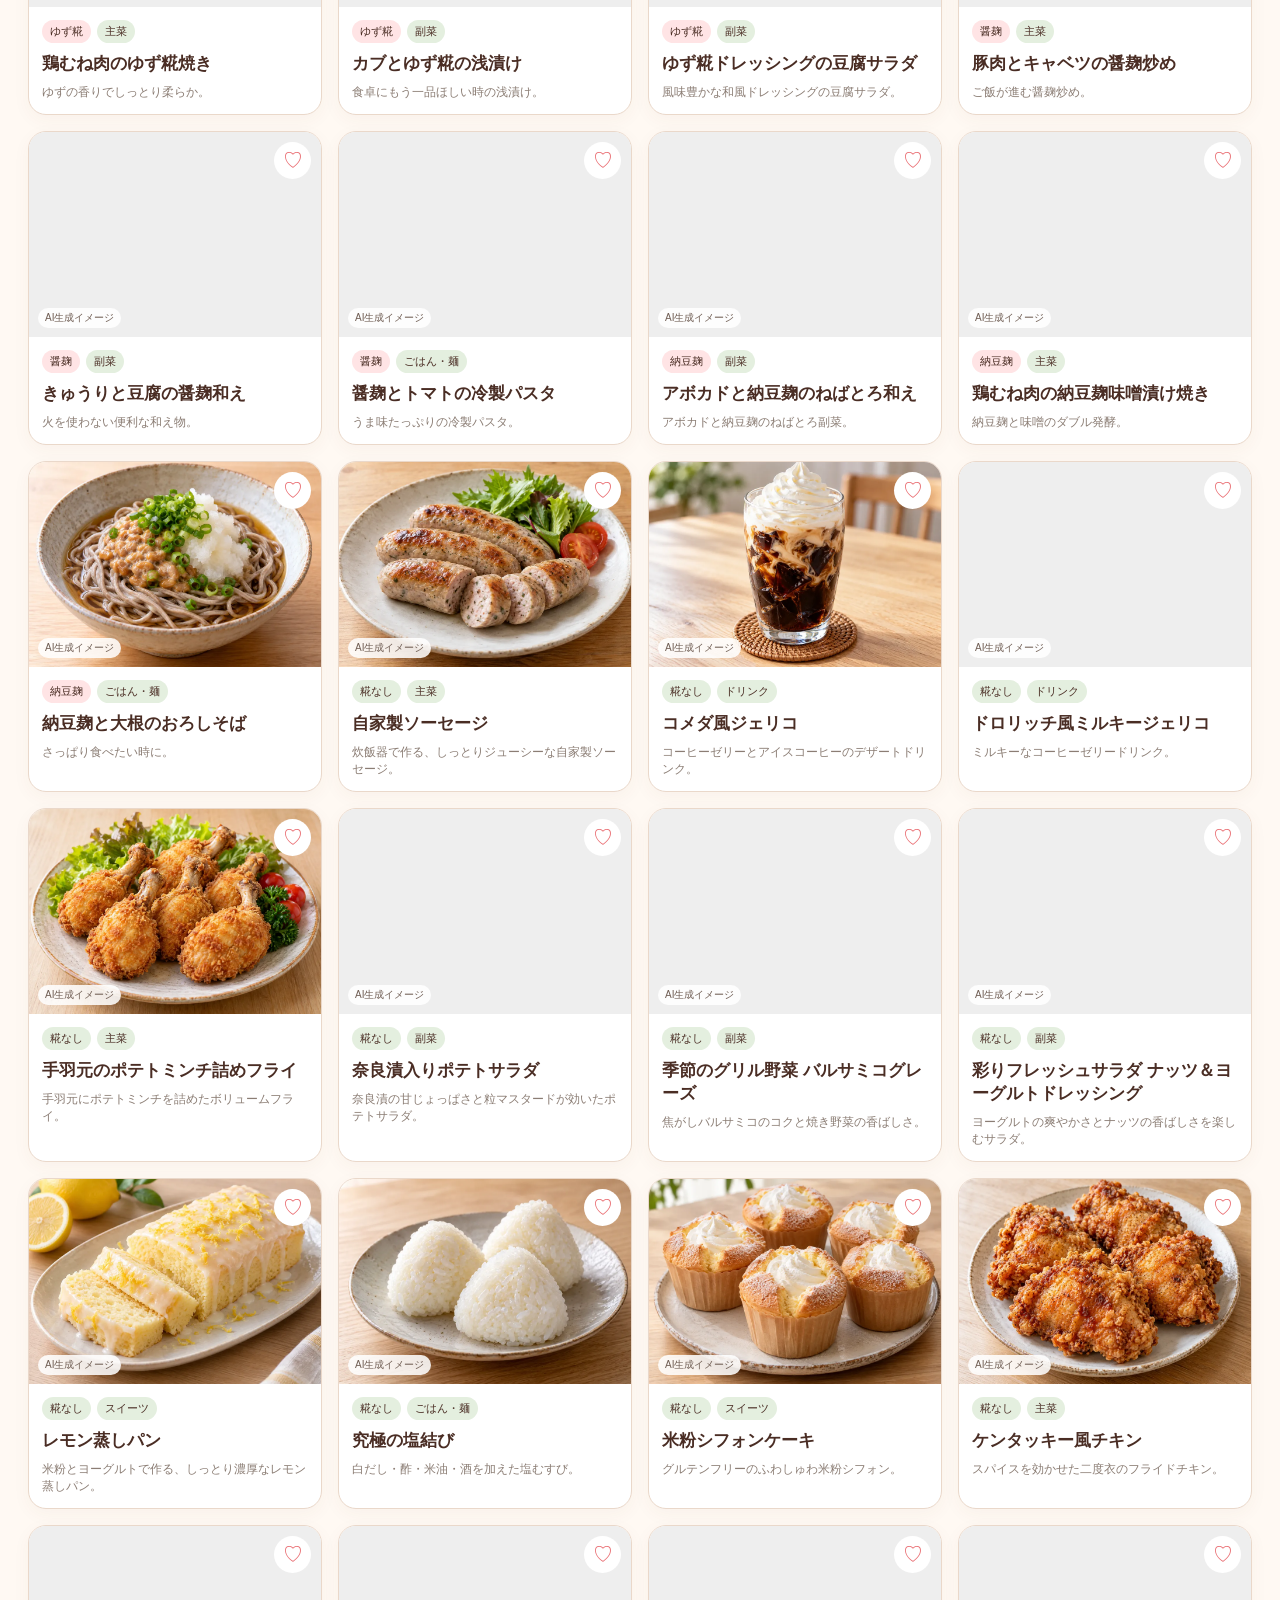
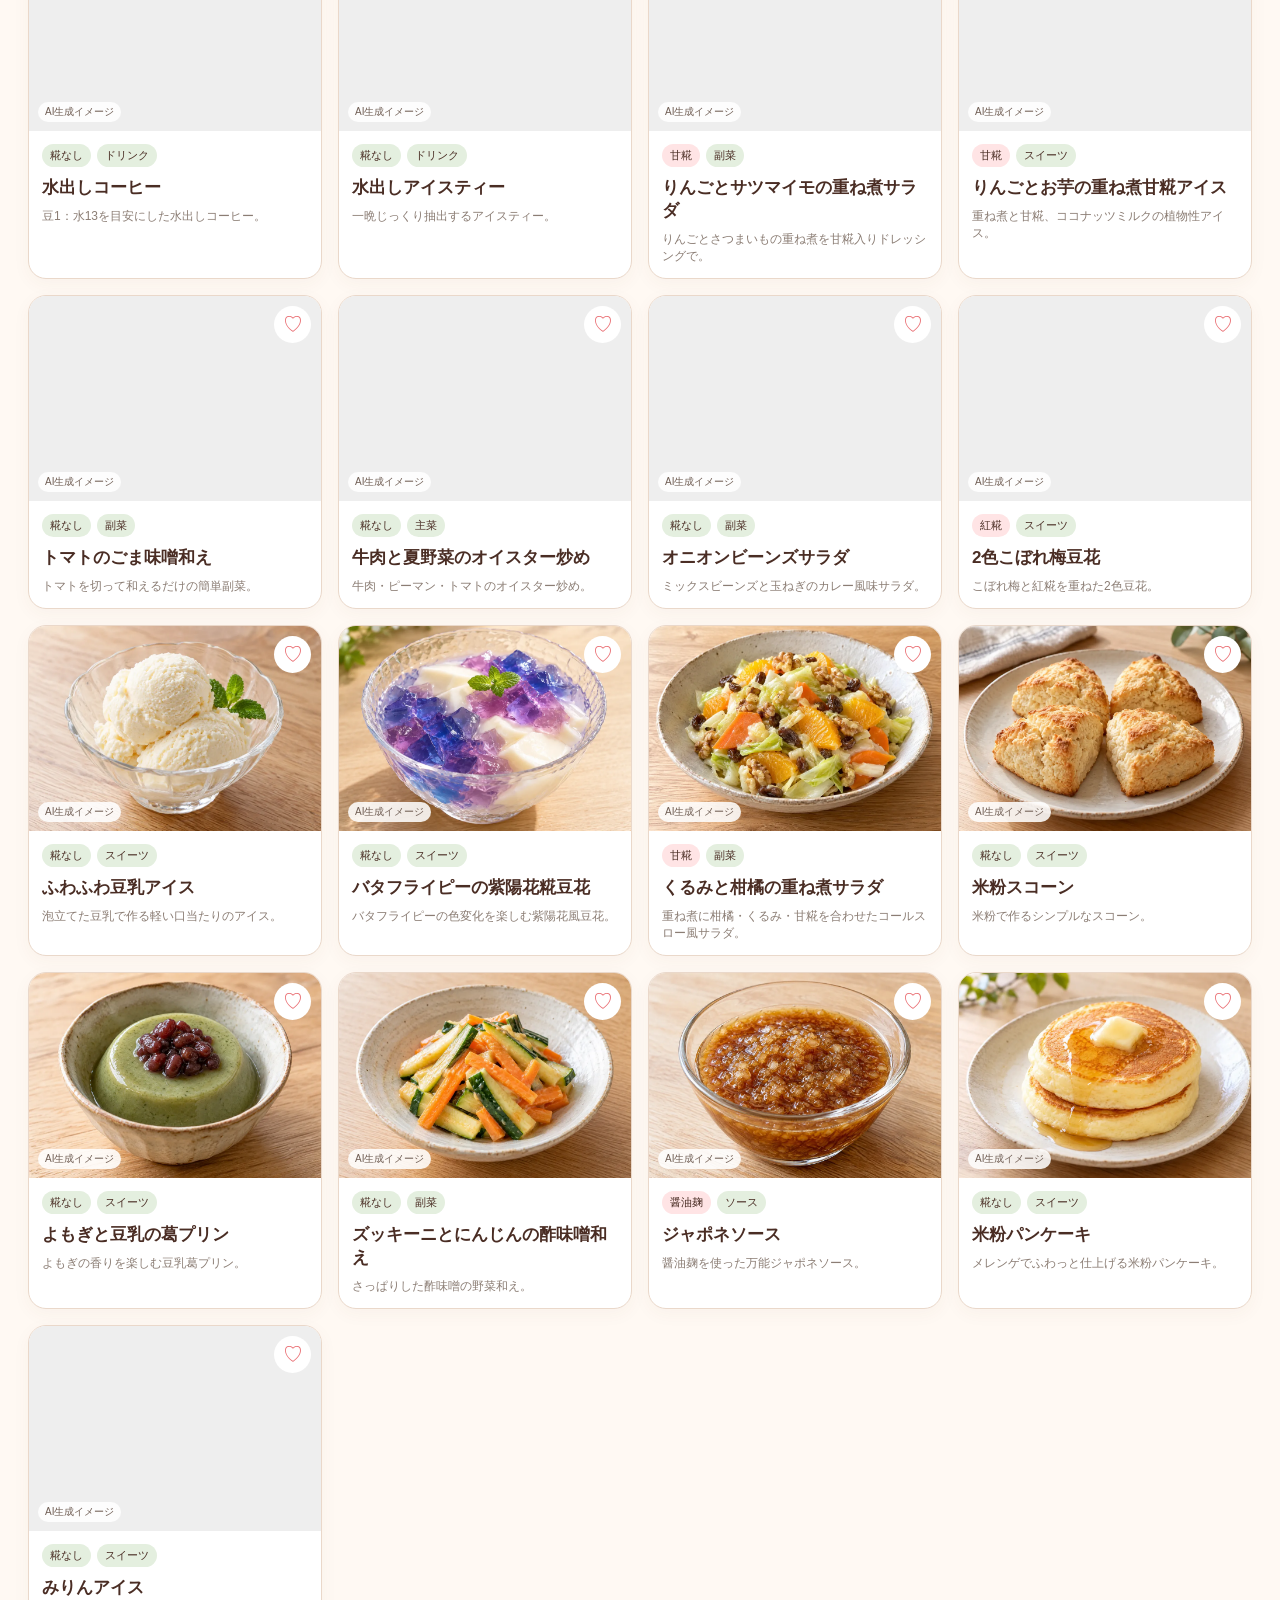
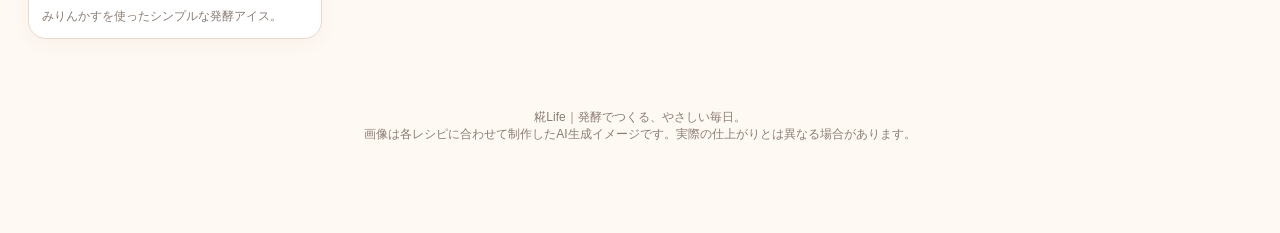
==== commit ba687c2a: "Audit search and recipe portions; add community submission form" ====
--- a/index.html
+++ b/index.html
@@ -6,31 +6,13 @@
 .modal{display:none;position:fixed;inset:0;background:#2d211d99;z-index:60;overflow:auto;padding:30px}.modal.on{display:block}.sheet{max-width:760px;margin:auto;background:#fff;border-radius:24px;overflow:hidden}.detailPhoto{height:330px;background:#eee center/cover}.detailPhoto img{width:100%;height:100%;object-fit:cover}.detail{padding:25px}.close{float:right;border:0;background:#f5ebe5;border-radius:50%;width:40px;height:40px}.serv{display:flex;gap:8px;margin:18px 0}.serv button{border:1px solid var(--line);background:#fff;border-radius:20px;padding:8px 15px}.serv button.on{background:var(--pink);color:#fff}.ingredients{width:100%;border-collapse:collapse}.ingredients td{padding:10px;border-bottom:1px solid #eee}.ingredients td:last-child{text-align:right}.steps{line-height:1.9}.note{padding:15px;background:#fff5e7;border-radius:15px}.planner{background:#fff;border:1px solid var(--line);border-radius:22px;padding:22px;margin:0 0 28px}.planner h3{font-family:serif;font-size:25px;margin:0 0 6px}.planner p{margin:0 0 14px;color:#806f64}.plannerRow{display:flex;gap:8px;flex-wrap:wrap}.plannerRow button{border:0;border-radius:22px;padding:11px 15px;background:#f8e7e3}.sectionTitle{font-family:serif;font-size:28px;margin:22px 0 12px}.quickFoods{display:flex;gap:8px;overflow:auto;padding-bottom:8px}.quickFoods button{white-space:nowrap;border:1px solid var(--line);background:#fff;border-radius:22px;padding:9px 13px}.tipbox{background:#eef0dc;border-radius:18px;padding:18px;margin:0 0 26px}.tipbox b{display:block;margin-bottom:5px}.utility{display:flex;gap:8px;flex-wrap:wrap;margin:16px 0}.utility button{border:1px solid var(--line);background:#fff;border-radius:22px;padding:9px 13px}.countBadge{font-size:12px;color:#8b7d74}.recent{display:flex;gap:10px;overflow:auto;margin:0 0 28px}.recentCard{min-width:220px;background:#fff;border:1px solid var(--line);border-radius:16px;padding:13px}.recentCard b{display:block;margin-bottom:5px}.shopbar{display:flex;gap:8px;margin:15px 0;flex-wrap:wrap}.shopbar button{border:1px solid var(--line);background:#fff;border-radius:22px;padding:9px 13px}.imageLabel{position:absolute;left:9px;bottom:9px;background:#ffffffdd;color:#6f5d53;font-size:10px;padding:3px 7px;border-radius:10px}.toast{position:fixed;left:50%;bottom:90px;transform:translateX(-50%);background:#44332b;color:#fff;padding:10px 18px;border-radius:22px;z-index:100;display:none}@media print{#shoppingPanel{display:none!important}.top,.bottom,.hero,.cats,.kojiBar,.promos,.planner,.grid,.heading,.filters,.utility,.close{display:none!important}.modal{position:static;display:block;background:#fff;padding:0}.sheet{box-shadow:none;max-width:none}.detailPhoto{height:220px}}
 @media(max-width:900px){.navlinks{display:none}.navsearch{margin-left:auto}.heroText{width:78%}.grid{grid-template-columns:repeat(2,1fr)}.kojiBar{grid-template-columns:repeat(3,1fr)}}
 @media(max-width:600px){body{padding-bottom:70px}.wrap{padding:0 13px}.nav{height:65px}.logo{font-size:29px}.navsearch{display:none}.hero{min-height:365px;background-position:62% center}.hero:after{content:"";position:absolute;inset:0;background:linear-gradient(90deg,#38251dc4 0 40%,#38251d22)}.heroText{width:100%;padding:38px 20px}.hero h1{font-size:37px}.bigsearch button{padding:10px 18px}.promos{grid-template-columns:1fr}.grid{grid-template-columns:1fr 1fr;gap:9px}.photo{height:145px}.cardbody{padding:10px}.card h3{font-size:14px}.kojiBar{grid-template-columns:repeat(3,1fr)}.heading h2{font-size:25px}.filters{display:none}.bottom{display:flex;position:fixed;z-index:40;bottom:0;left:0;right:0;background:#fff;border-top:1px solid #eee;justify-content:space-around;padding:8px 2px calc(7px + env(safe-area-inset-bottom))}.bottom button{border:0;background:none;font-size:10px}.bottom b{display:block;font-size:20px}.modal{padding:20px 0 0}.sheet{min-height:100%;border-radius:20px 20px 0 0}.detailPhoto{height:240px}}
-</style><script src="recipes-data.js"></script></head><body>
-<div class="top"><div class="wrap nav"><div class="logo">糀Life<small>発酵でつくる、やさしい毎日。</small></div><div class="navlinks"><button onclick="resetAll()"><b>⌂</b>ホーム</button><button onclick="focusSearch()"><b>⌕</b>レシピを探す</button><button onclick="document.querySelector('.kojiBar').scrollIntoView({behavior:'smooth'})"><b>🌿</b>糀の種類</button><button onclick="showFav()"><b>♛</b>保存したレシピ</button><button onclick="showFav()"><b>♥</b>お気に入り</button><button onclick="showShopping()"><b>🛒</b>買い物リスト</button><button onclick="document.querySelector('.planner').scrollIntoView({behavior:'smooth'})"><b>▤</b>今日の献立</button></div><input id="navSearch" class="navsearch" placeholder="レシピ・食材・糀で検索…"></div></div>
-<main class="wrap"><section class="hero"><div class="heroText"><h1>発酵でつくる、<br>やさしい毎日。</h1><p>糀の力で、毎日のごはんをもっとおいしく、もっと簡単に。<br>家族の「また作って」が増えるレシピを。</p><div class="bigsearch"><input id="search" placeholder="レシピ・食材・糀で検索…"><button onclick="render()">検索</button></div></div></section>
-<div class="cats"><button class="chip on" data-f="all">🍽 すべて</button><button class="chip" data-f="main">🍳 主菜</button><button class="chip" data-f="side">🌿 副菜</button><button class="chip" data-f="rice">🍚 ごはん・麺</button><button class="chip" data-f="sweet">🍰 スイーツ</button><button class="chip" data-f="drink">🥤 ドリンク</button><button class="chip" data-f="sauce">🥣 ソース・たれ</button><button class="chip" data-f="koji">🌾 糀あり</button><button class="chip" data-f="no">糀なし</button></div>
-<div class="kojiBar"><button class="koji" data-k="甘糀">🍚<b>甘糀</b><small>自然な甘み</small></button><button class="koji" data-k="醤油麹">🫙<b>醤油麹</b><small>旨みをプラス</small></button><button class="koji" data-k="ゆず糀">🍋<b>ゆず糀</b><small>爽やかな香り</small></button><button class="koji" data-k="レモン糀">🍋<b>レモン糀</b><small>さっぱり料理に</small></button><button class="koji" data-k="コンソメ糀">🥕<b>コンソメ糀</b><small>洋食に便利</small></button><button class="koji" data-k="カレー糀">🍛<b>カレー糀</b><small>スパイスの香り</small></button></div>
-<section class="planner"><h3>🍳 今日、何つくろう？</h3><p>気分から選ぶだけ。レシピをすぐ絞り込めます。</p><div class="plannerRow"><button data-f="main">🍳 しっかり主菜</button><button data-f="side">🥗 あと一品</button><button data-f="sweet">🍰 おやつ</button></div></section><h2 class="sectionTitle">食材から探す</h2><div class="quickFoods"><button onclick="foodSearch('鶏')">🐓 鶏肉</button><button onclick="foodSearch('豚')">🥩 豚肉</button><button onclick="foodSearch('牛')">🥩 牛肉</button><button onclick="foodSearch('豆腐')">□ 豆腐</button><button onclick="foodSearch('トマト')">🍅 トマト</button><button onclick="foodSearch('じゃがいも')">🥔 じゃがいも</button><button onclick="foodSearch('米粉')">🌾 米粉</button></div><div class="tipbox"><b>🌿 糀Lifeの使い方</b>料理名だけでなく、食材や糀の名前からも検索できます。気になるレシピは♡、必要な材料は買い物リストへ保存できます。</div><div id="recentWrap"></div><h2 class="sectionTitle">目的から探す</h2><section class="promos"><div class="promo" role="button" tabindex="0" onclick="filter('main');document.querySelector('.heading').scrollIntoView({behavior:'smooth'})" onkeydown="if(event.key==='Enter')this.click()"><h3>🍳 おかずを選ぶ</h3><b>毎日の食卓に、やさしい発酵ごはん</b><span class="emo">🍗</span></div><div class="promo" role="button" tabindex="0" onclick="filter('side');document.querySelector('.heading').scrollIntoView({behavior:'smooth'})" onkeydown="if(event.key==='Enter')this.click()"><h3>🥗 あと一品</h3><p>みんなで楽しめる毎日のごはん</p><span class="emo">🥗</span></div><div class="promo" role="button" tabindex="0" onclick="filter('sweet');document.querySelector('.heading').scrollIntoView({behavior:'smooth'})" onkeydown="if(event.key==='Enter')this.click()"><h3>🧁 おやつ・スイーツ</h3><p>甘糀で楽しむ、ほっとする甘さ</p><span class="emo">🍓</span></div></section>
-<div class="heading"><h2>🍽 レシピ一覧 <span id="recipeCount" class="countBadge"></span></h2><div class="filters"><button class="chip on" data-f="all">すべて</button><button class="chip" data-f="koji">糀あり</button><button class="chip" data-f="no">糀なし</button></div></div><section class="grid" id="grid"></section><div id="empty" class="empty">該当するレシピがありません 🌿</div><footer style="text-align:center;padding:20px 15px 90px;color:#8b7d74;font-size:12px">糀Life｜発酵でつくる、やさしい毎日。<br>全53品の画像は各レシピに合わせて制作したAI生成イメージです。実際の仕上がりとは異なる場合があります。</footer></main>
-<nav class="bottom"><button onclick="resetAll()"><b>⌂</b>ホーム</button><button onclick="focusSearch()"><b>⌕</b>レシピ</button><button onclick="document.querySelector('.kojiBar').scrollIntoView({behavior:'smooth'})"><b>🌿</b>糀</button><button onclick="showFav()"><b>♡</b>お気に入り</button><button onclick="showShopping()"><b>🛒</b>買い物</button></nav>
-<div id="shoppingPanel" class="modal"><div class="sheet"><div class="detail"><button class="close" onclick="closeShopping()">×</button><h2>🛒 買い物リスト</h2><p class="meta">レシピから保存した材料です。買ったものをチェックできます。</p><div id="shoppingList"></div><div class="utility"><button onclick="clearShopping()">すべて削除</button><button onclick="shareShopping()">共有</button></div></div></div></div><div id="modal" class="modal"><div class="sheet"><div class="detailPhoto" style="position:relative"><span class="imageLabel">AI生成イメージ</span><img id="detailImg" src="assets/recipes/recipe-101.webp"></div><div class="detail"><button class="close" onclick="closeModal()">×</button><div id="detailTags" class="tags"></div><h2 id="detailTitle"></h2><div id="detailMeta" class="meta"></div><div class="utility"><button onclick="toggleFav(current.id)">♡ お気に入り</button><button onclick="addToShopping()">🛒 材料を保存</button><button onclick="shareCurrent()">↗ 共有</button><button onclick="window.print()">▤ 印刷</button></div><div class="serv"><button data-s="1">1人分</button><button class="on" data-s="2">2人分</button><button data-s="4">4人分</button></div><h3>材料</h3><table id="ingredients" class="ingredients"></table><h3>作り方</h3><ol id="steps" class="steps"></ol><div id="sourceNotice" class="note" style="display:none"></div><div id="note" class="note"></div></div></div></div>
-<script>
-const recipes=window.RECIPE_DATA||[];let active="all",k="",q="",current,serv=2,favs=JSON.parse(localStorage.getItem("kojiFavs")||"[]"),recent=JSON.parse(localStorage.getItem("kojiRecent")||"[]"),shopping=JSON.parse(localStorage.getItem("kojiShopping")||"[]");
-const typeName={main:"主菜",side:"副菜",rice:"ごはん・麺",soup:"スープ",sweet:"スイーツ",drink:"ドリンク",sauce:"ソース"};
-function imageStyle(r){return "assets/recipes/recipe-"+r.id+".webp";}
-function render(){
-let a=recipes.filter(r=>(active==="all"||active==="fav"||(active==="koji"&&r.koji)||(active==="no"&&!r.koji)||r.type===active)&&(!k||r.koji===k||(k==="醤油麹"&&r.koji==="醤麹"))&&(!q||(r.title+r.desc+r.koji+r.ing.join("")).includes(q)));
-if(active==="fav")a=a.filter(r=>favs.includes(r.id));
-grid.innerHTML=a.map(r=>`<article class="card" tabindex="0" role="button" aria-label="${r.title}" onclick="openRecipe(${r.id})" onkeydown="if(event.key==='Enter'&&event.target===this)openRecipe(${r.id})"><div class="photo"><span class="imageLabel">AI生成イメージ</span><img loading="lazy" decoding="async" alt="${r.title}" src="${imageStyle(r)}"><button class="fav" aria-label="お気に入り" onclick="event.stopPropagation();toggleFav(${r.id})">${favs.includes(r.id)?"♥":"♡"}</button></div><div class="cardbody"><div class="tags"><span class="tag ${!r.koji?"g":""}">${r.koji||"糀なし"}</span><span class="tag g">${typeName[r.type]}</span></div><h3>${r.title}</h3><div class="meta">${r.time?"◷ "+r.time+"　":""}${r.desc}</div></div></article>`).join("");
-empty.style.display=a.length?"none":"block";if(window.recipeCount)recipeCount.textContent=a.length+"品";
-}
-function filter(v){active=v;k="";document.querySelectorAll(".chip").forEach(x=>x.classList.toggle("on",x.dataset.f===v));render()}document.querySelectorAll("[data-f]").forEach(b=>b.onclick=()=>filter(b.dataset.f));document.querySelectorAll(".koji").forEach(b=>b.onclick=()=>{k=b.dataset.k;active="all";document.querySelectorAll(".chip").forEach(x=>x.classList.remove("on"));render();window.scrollTo({top:700,behavior:"smooth"})});
-function searchNow(v){q=v.trim();render()}function foodSearch(v){q=v;search.value=v;navSearch.value=v;active="all";k="";render();document.querySelector(".heading").scrollIntoView({behavior:"smooth"})}search.oninput=e=>searchNow(e.target.value);navSearch.oninput=e=>{search.value=e.target.value;searchNow(e.target.value)};
-function toggleFav(id){favs=favs.includes(id)?favs.filter(x=>x!==id):[...favs,id];localStorage.setItem("kojiFavs",JSON.stringify(favs));render()}function showFav(){active="fav";k="";render();window.scrollTo({top:650,behavior:"smooth"})}function resetAll(){active="all";k="";q="";search.value="";navSearch.value="";filter("all");scrollTo({top:0,behavior:"smooth"})}function focusSearch(){scrollTo({top:250,behavior:"smooth"});setTimeout(()=>search.focus(),400)}
-function openRecipe(id){current=recipes.find(r=>r.id===id);recent=[id,...recent.filter(x=>x!==id)].slice(0,6);localStorage.setItem("kojiRecent",JSON.stringify(recent));renderRecent();serv=current.base||2;const scalable=/人分/.test(current.serving||"")&&current.base>0&&!/[〜～]/.test(current.serving||"");document.querySelector(".serv").style.display=scalable?"flex":"none";detailImg.src=imageStyle(current);detailImg.style.objectPosition=current.pos||"center";detailImg.alt=current.title+" イメージ";detailTitle.textContent=current.title;detailMeta.textContent=(current.serving?"元レシピ："+current.serving+"　":"")+(current.time?"◷ "+current.time+"　":"")+current.desc;detailTags.innerHTML='<span class="tag">'+(current.koji||"糀なし")+'</span><span class="tag g">'+typeName[current.type]+'</span>';steps.innerHTML=current.steps.map(x=>"<li>"+x+"</li>").join("");const hasMissing=typeof current.ing[0]==="string"&&current.ing.some(x=>x.includes("記載なし"));sourceNotice.style.display=hasMissing?"block":"none";sourceNotice.textContent=hasMissing?"📝 元データに分量の記載がない材料があります。数値は補完せず、そのまま掲載しています。":"";note.style.display=current.note?"block":"none";note.textContent=current.note?"💡 "+current.note:"";document.querySelectorAll(".serv button").forEach(x=>x.classList.toggle("on",+x.dataset.s===serv));drawIng();modal.classList.add("on");document.body.style.overflow="hidden"}function formatAmount(n){return String(Math.round(n*1000)/1000)}
-function scaleQuantity(value,ratio){if(ratio===1)return value;return value.replace(/(\d+\s+\d+\/\d+|\d+\/\d+|\d+(?:\.\d+)?)/g,token=>{let n;if(token.includes("/")){const parts=token.trim().split(/\s+/);const frac=parts.pop().split("/").map(Number);n=(parts.length?Number(parts[0]):0)+frac[0]/frac[1]}else n=Number(token);return formatAmount(n*ratio)})}
-function ingredientRows(){const scalable=/人分/.test(current.serving||"")&&current.base>0&&!/[〜～]/.test(current.serving||"");const ratio=scalable?serv/current.base:1;return current.ing.map(i=>{if(typeof i==="string"){const p=i.split("：");return [p.shift(),scaleQuantity(p.join("："),ratio)]}return [i[0],i[1]===null?i[2]:formatAmount(i[1]*ratio)+i[2]]})}
-function drawIng(){ingredients.innerHTML=ingredientRows().map(i=>"<tr><td>"+i[0]+"</td><td>"+i[1]+"</td></tr>").join("")}
-document.querySelectorAll(".serv button").forEach(b=>b.onclick=()=>{serv=+b.dataset.s;document.querySelectorAll(".serv button").forEach(x=>x.classList.toggle("on",x===b));drawIng()});function closeModal(){modal.classList.remove("on");document.body.style.overflow=""}function showToast(t){toast.textContent=t;toast.style.display="block";setTimeout(()=>toast.style.display="none",1800)}function renderRecent(){const a=recent.map(id=>recipes.find(r=>r.id===id)).filter(Boolean);recentWrap.innerHTML=a.length?`<div class="heading"><h2>最近見たレシピ</h2></div><div class="recent">${a.map(r=>`<div class="recentCard" onclick="openRecipe(${r.id})"><b>${r.title}</b><small>${r.koji||"糀なし"} ・ ${typeName[r.type]||""}</small></div>`).join("")}</div>`:""}function addToShopping(){if(!current)return;ingredientRows().forEach(x=>{const s=x[0]+"："+x[1];if(!shopping.includes(s))shopping.push(s)});localStorage.setItem("kojiShopping",JSON.stringify(shopping));showToast("材料を保存しました 🛒")}async function shareCurrent(){if(!current)return;const d={title:current.title,text:current.title+"｜糀Life",url:location.origin+location.pathname+"?recipe="+current.id};if(navigator.share){try{await navigator.share(d)}catch(e){}}else{navigator.clipboard&&navigator.clipboard.writeText(d.text+" "+d.url);showToast("リンクをコピーしました")}}function showShopping(){shoppingList.innerHTML=shopping.length?shopping.map((x,i)=>'<label style="display:flex;gap:10px;padding:10px 0;border-bottom:1px solid #eee"><input type="checkbox"><span>'+x+'</span></label>').join(""):'<p>まだ材料が保存されていません。</p>';shoppingPanel.classList.add("on");document.body.style.overflow="hidden"}function closeShopping(){shoppingPanel.classList.remove("on");document.body.style.overflow=""}function clearShopping(){shopping=[];localStorage.setItem("kojiShopping","[]");showShopping();showToast("買い物リストを空にしました")}async function shareShopping(){const t="糀Life 買い物リスト\n"+shopping.map(x=>"・"+x).join("\n");if(navigator.share){try{await navigator.share({title:"糀Life 買い物リスト",text:t})}catch(e){}}else if(navigator.clipboard){navigator.clipboard.writeText(t);showToast("買い物リストをコピーしました")}}shoppingPanel.onclick=e=>{if(e.target===shoppingPanel)closeShopping()};modal.onclick=e=>{if(e.target===modal)closeModal()};renderRecent();render();const sharedId=Number(new URLSearchParams(location.search).get("recipe"));if(recipes.some(r=>r.id===sharedId))openRecipe(sharedId);document.addEventListener("keydown",e=>{if(e.key==="Escape"){closeModal();closeShopping()}});if("serviceWorker" in navigator)window.addEventListener("load",function(){navigator.serviceWorker.register("./sw.js")});
-</script><div id="toast" class="toast"></div></body></html>+.navlinks a,.bottom a{color:inherit;text-decoration:none;text-align:center;font-size:12px;padding:7px}.navlinks a b,.bottom a b{display:block;font-size:20px}#recipeHeading{scroll-margin-top:90px}.serv{flex-wrap:wrap}.shoppingItem{display:flex;gap:10px;padding:10px 0;border-bottom:1px solid #eee}.recentCard{text-align:left;cursor:pointer}:focus-visible{outline:3px solid #b45874;outline-offset:3px}#copyPanel{position:fixed;z-index:110;bottom:80px;background:white;left:5%;right:5%;padding:20px;border:1px solid #ddd;border-radius:16px}</style><script src="recipe-core.js"></script><script src="recipes-data.js"></script></head><body>
+<div class="top"><div class="wrap nav"><div class="logo">糀Life<small>発酵でつくる、やさしい毎日。</small></div><div class="navlinks"><button onclick="resetAll()"><b>⌂</b>ホーム</button><button onclick="focusSearch()"><b>⌕</b>レシピを探す</button><button onclick="document.querySelector('.kojiBar').scrollIntoView({behavior:'smooth'})"><b>🌿</b>糀の種類</button><a href="post.html"><b>＋</b>レシピを投稿</a><button onclick="showFav()"><b>♥</b>お気に入り</button><button onclick="showShopping()"><b>🛒</b>買い物リスト</button><button onclick="document.querySelector('.planner').scrollIntoView({behavior:'smooth'})"><b>▤</b>今日の献立</button></div><input id="navSearch" class="navsearch" aria-label="レシピ・食材・糀で検索" placeholder="レシピ・食材・糀で検索…"></div></div>
+<main class="wrap"><section class="hero"><div class="heroText"><h1>発酵でつくる、<br>やさしい毎日。</h1><p>糀の力で、毎日のごはんをもっとおいしく、もっと簡単に。<br>家族の「また作って」が増えるレシピを。</p><div class="bigsearch"><input id="search" aria-label="レシピ・食材・糀で検索" placeholder="レシピ・食材・糀で検索…"><button onclick="searchNow(search.value);scrollRecipes()">検索</button></div></div></section>
+<div class="cats"><button class="chip on" data-f="all">🍽 すべて</button><button class="chip" data-f="main">🍳 主菜</button><button class="chip" data-f="side">🌿 副菜</button><button class="chip" data-f="rice">🍚 ごはん・麺</button><button class="chip" data-f="sweet">🍰 スイーツ</button><button class="chip" data-f="drink">🥤 ドリンク</button><button class="chip" data-f="sauce">🥣 ソース・たれ</button><button class="chip" data-f="koji">🌾 糀あり</button><button class="chip" data-f="no">糀なし</button><button class="chip" data-f="community">みんなの投稿</button></div>
+<div class="kojiBar"><button class="koji" data-k="甘糀">🍚<b>甘糀</b><small>自然な甘み</small></button><button class="koji" data-k="醤油麹">🫙<b>醤油麹</b><small>旨みをプラス</small></button><button class="koji" data-k="ゆず糀">🍋<b>ゆず糀</b><small>爽やかな香り</small></button><button class="koji" data-k="レモン糀">🍋<b>レモン糀</b><small>さっぱり料理に</small></button><button class="koji" data-k="コンソメ糀">🥕<b>コンソメ糀</b><small>洋食に便利</small></button><button class="koji" data-k="カレー糀">🍛<b>カレー糀</b><small>スパイスの香り</small></button><button class="koji" data-k="納豆麹">🫘<b>納豆麹</b></button><button class="koji" data-k="くるみ味噌">🌰<b>くるみ味噌</b></button><button class="koji" data-k="紅糀">🌸<b>紅糀</b></button></div>
+<section class="planner"><h3>🍳 今日、何つくろう？</h3><p>気分から選ぶだけ。レシピをすぐ絞り込めます。</p><div class="plannerRow"><button data-f="main">🍳 しっかり主菜</button><button data-f="side">🥗 あと一品</button><button data-f="sweet">🍰 おやつ</button></div></section><h2 class="sectionTitle">食材から探す</h2><div class="quickFoods"><button onclick="foodSearch('鶏')">🐓 鶏肉</button><button onclick="foodSearch('豚')">🥩 豚肉</button><button onclick="foodSearch('牛')">🥩 牛肉</button><button onclick="foodSearch('豆腐')">□ 豆腐</button><button onclick="foodSearch('トマト')">🍅 トマト</button><button onclick="foodSearch('じゃがいも')">🥔 じゃがいも</button><button onclick="foodSearch('米粉')">🌾 米粉</button></div><div class="tipbox"><b>🌿 糀Lifeの使い方</b>料理名だけでなく、食材や糀の名前からも検索できます。気になるレシピは♡、必要な材料は買い物リストへ保存できます。材料は元の分量・人数・個数・全量の倍率で切り替えられます。端数は目安として調整してください。<br><a href="post.html">＋ あなたのレシピを投稿する</a>（無料のGitHubアカウントが必要です）</div><div id="recentWrap"></div><h2 class="sectionTitle">目的から探す</h2><section class="promos"><div class="promo" role="button" tabindex="0" onclick="filter('main');document.querySelector('.heading').scrollIntoView({behavior:'smooth'})" onkeydown="if(event.key==='Enter')this.click()"><h3>🍳 おかずを選ぶ</h3><b>毎日の食卓に、やさしい発酵ごはん</b><span class="emo">🍗</span></div><div class="promo" role="button" tabindex="0" onclick="filter('side');document.querySelector('.heading').scrollIntoView({behavior:'smooth'})" onkeydown="if(event.key==='Enter')this.click()"><h3>🥗 あと一品</h3><p>みんなで楽しめる毎日のごはん</p><span class="emo">🥗</span></div><div class="promo" role="button" tabindex="0" onclick="filter('sweet');document.querySelector('.heading').scrollIntoView({behavior:'smooth'})" onkeydown="if(event.key==='Enter')this.click()"><h3>🧁 おやつ・スイーツ</h3><p>甘糀で楽しむ、ほっとする甘さ</p><span class="emo">🍓</span></div></section>
+<div class="heading" id="recipeHeading"><h2>🍽 レシピ一覧 <span id="recipeCount" class="countBadge"></span></h2><div class="filters"><button class="chip on" data-f="all">すべて</button><button class="chip" data-f="koji">糀あり</button><button class="chip" data-f="no">糀なし</button></div></div><p id="communityNotice" role="status"></p><section class="grid" id="grid"></section><div id="empty" class="empty">該当するレシピがありません 🌿</div><footer style="text-align:center;padding:20px 15px 90px;color:#8b7d74;font-size:12px">糀Life｜発酵でつくる、やさしい毎日。<br>画像は各レシピに合わせて制作したAI生成イメージです。実際の仕上がりとは異なる場合があります。</footer></main>
+<nav class="bottom"><button onclick="resetAll()"><b>⌂</b>ホーム</button><button onclick="focusSearch()"><b>⌕</b>レシピ</button><button onclick="document.querySelector('.kojiBar').scrollIntoView({behavior:'smooth'})"><b>🌿</b>糀</button><button onclick="showFav()"><b>♡</b>お気に入り</button><button onclick="showShopping()"><b>🛒</b>買い物</button><a href="post.html"><b>＋</b>投稿</a></nav>
+<div id="shoppingPanel" class="modal"><div class="sheet"><div class="detail"><button class="close" onclick="closeShopping()">×</button><h2>🛒 買い物リスト</h2><p class="meta">レシピから保存した材料です。買ったものをチェックできます。</p><div id="shoppingList"></div><div class="utility"><button onclick="clearShopping()">すべて削除</button><button onclick="shareShopping()">共有</button></div></div></div></div><div id="modal" class="modal" role="dialog" aria-modal="true" aria-labelledby="detailTitle"><div class="sheet"><div class="detailPhoto" style="position:relative"><span class="imageLabel">AI生成イメージ</span><img id="detailImg" src="assets/recipes/recipe-101.webp"></div><div class="detail"><button id="detailClose" class="close" aria-label="レシピを閉じる" onclick="closeModal()">×</button><div id="detailTags" class="tags"></div><h2 id="detailTitle"></h2><div id="detailMeta" class="meta"></div><div class="utility"><button id="detailFav" onclick="toggleFav(current.id)">♡ お気に入り</button><button onclick="addToShopping()">🛒 材料を保存</button><button onclick="shareCurrent()">↗ 共有</button><button onclick="window.print()">▤ 印刷</button></div><div class="serv"><button data-s="1">1人分</button><button class="on" data-s="2">2人分</button><button data-s="4">4人分</button></div><h3>材料</h3><p id="portionLabel" class="meta"></p><table id="ingredients" class="ingredients"></table><h3>作り方</h3><ol id="steps" class="steps"></ol><div id="sourceNotice" class="note" style="display:none"></div><div id="note" class="note"></div></div></div></div>
+<script src="app.js"></script><section id="copyPanel" hidden class="wrap"><label for="copyFallback">共有する文章（選択してコピー）</label><textarea id="copyFallback" rows="5" style="width:100%"></textarea><button onclick="copyPanel.hidden=true">閉じる</button></section><div id="toast" class="toast"></div></body></html>
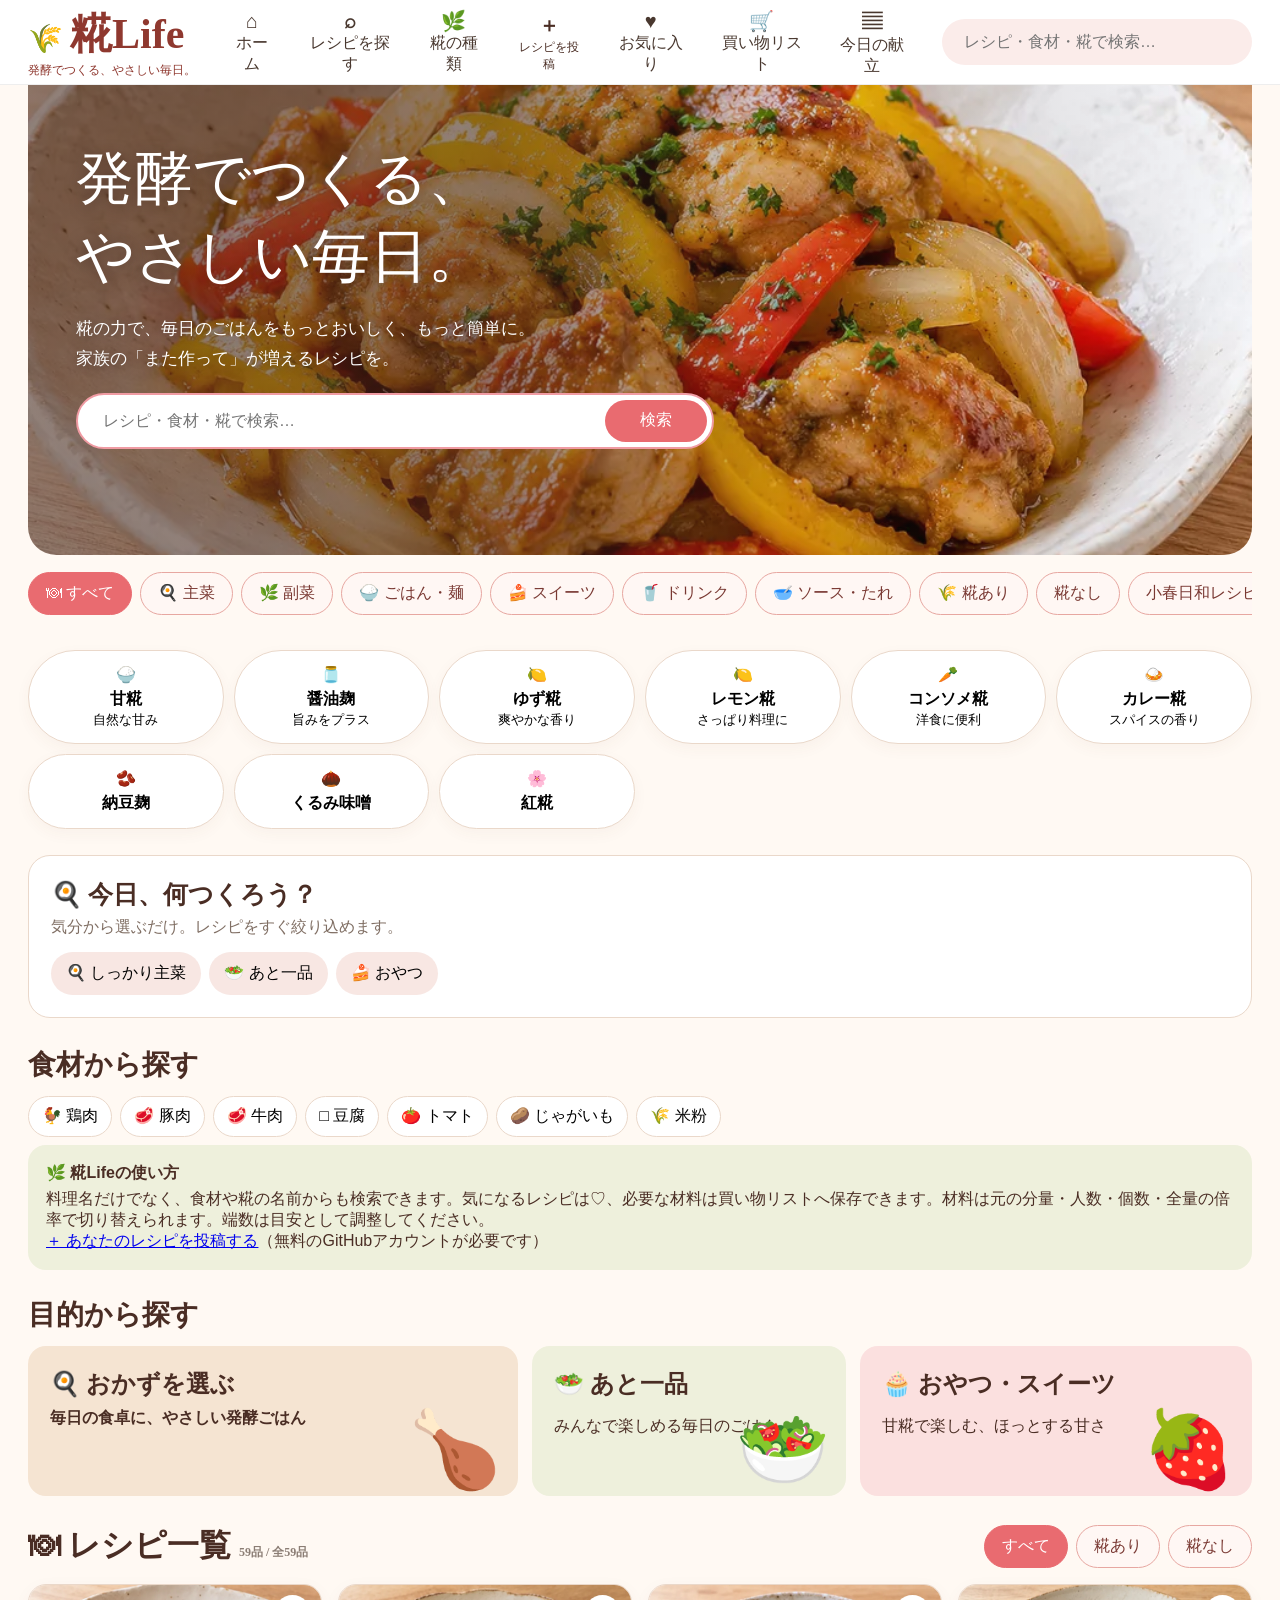
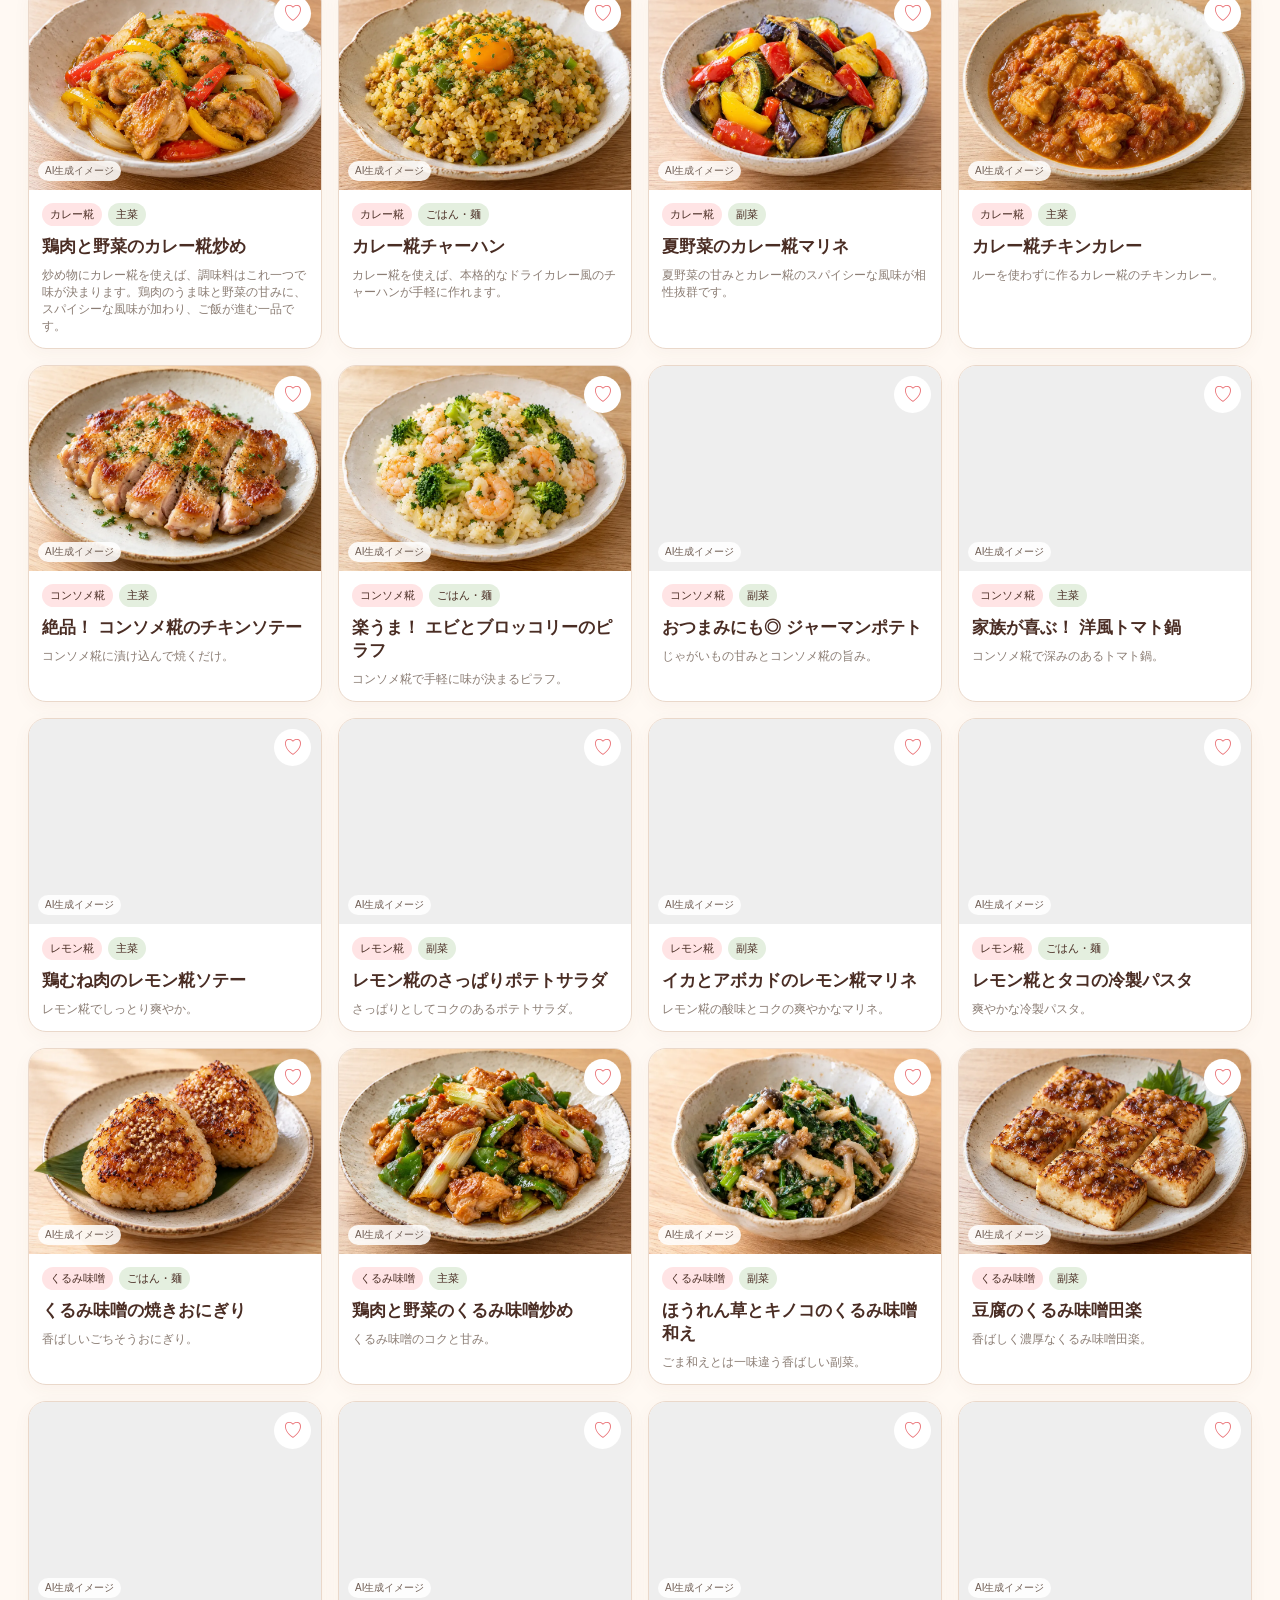
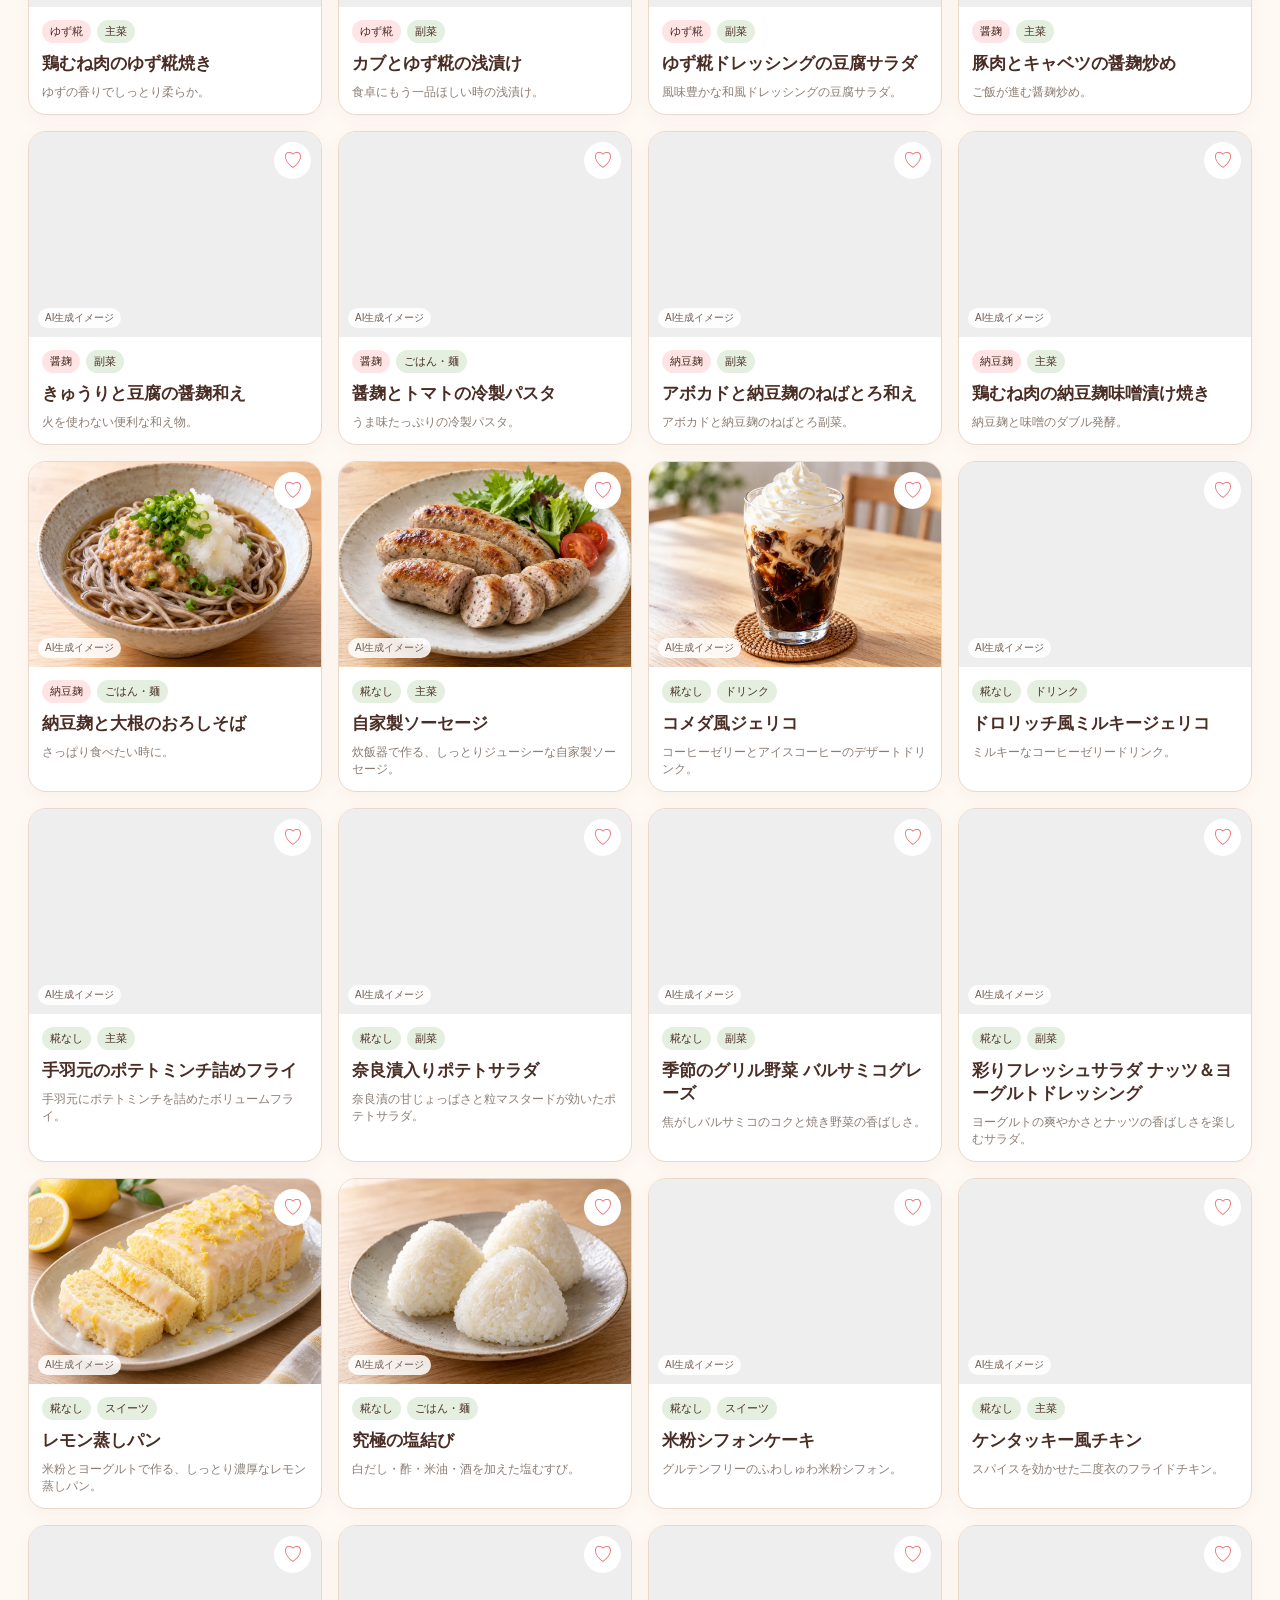
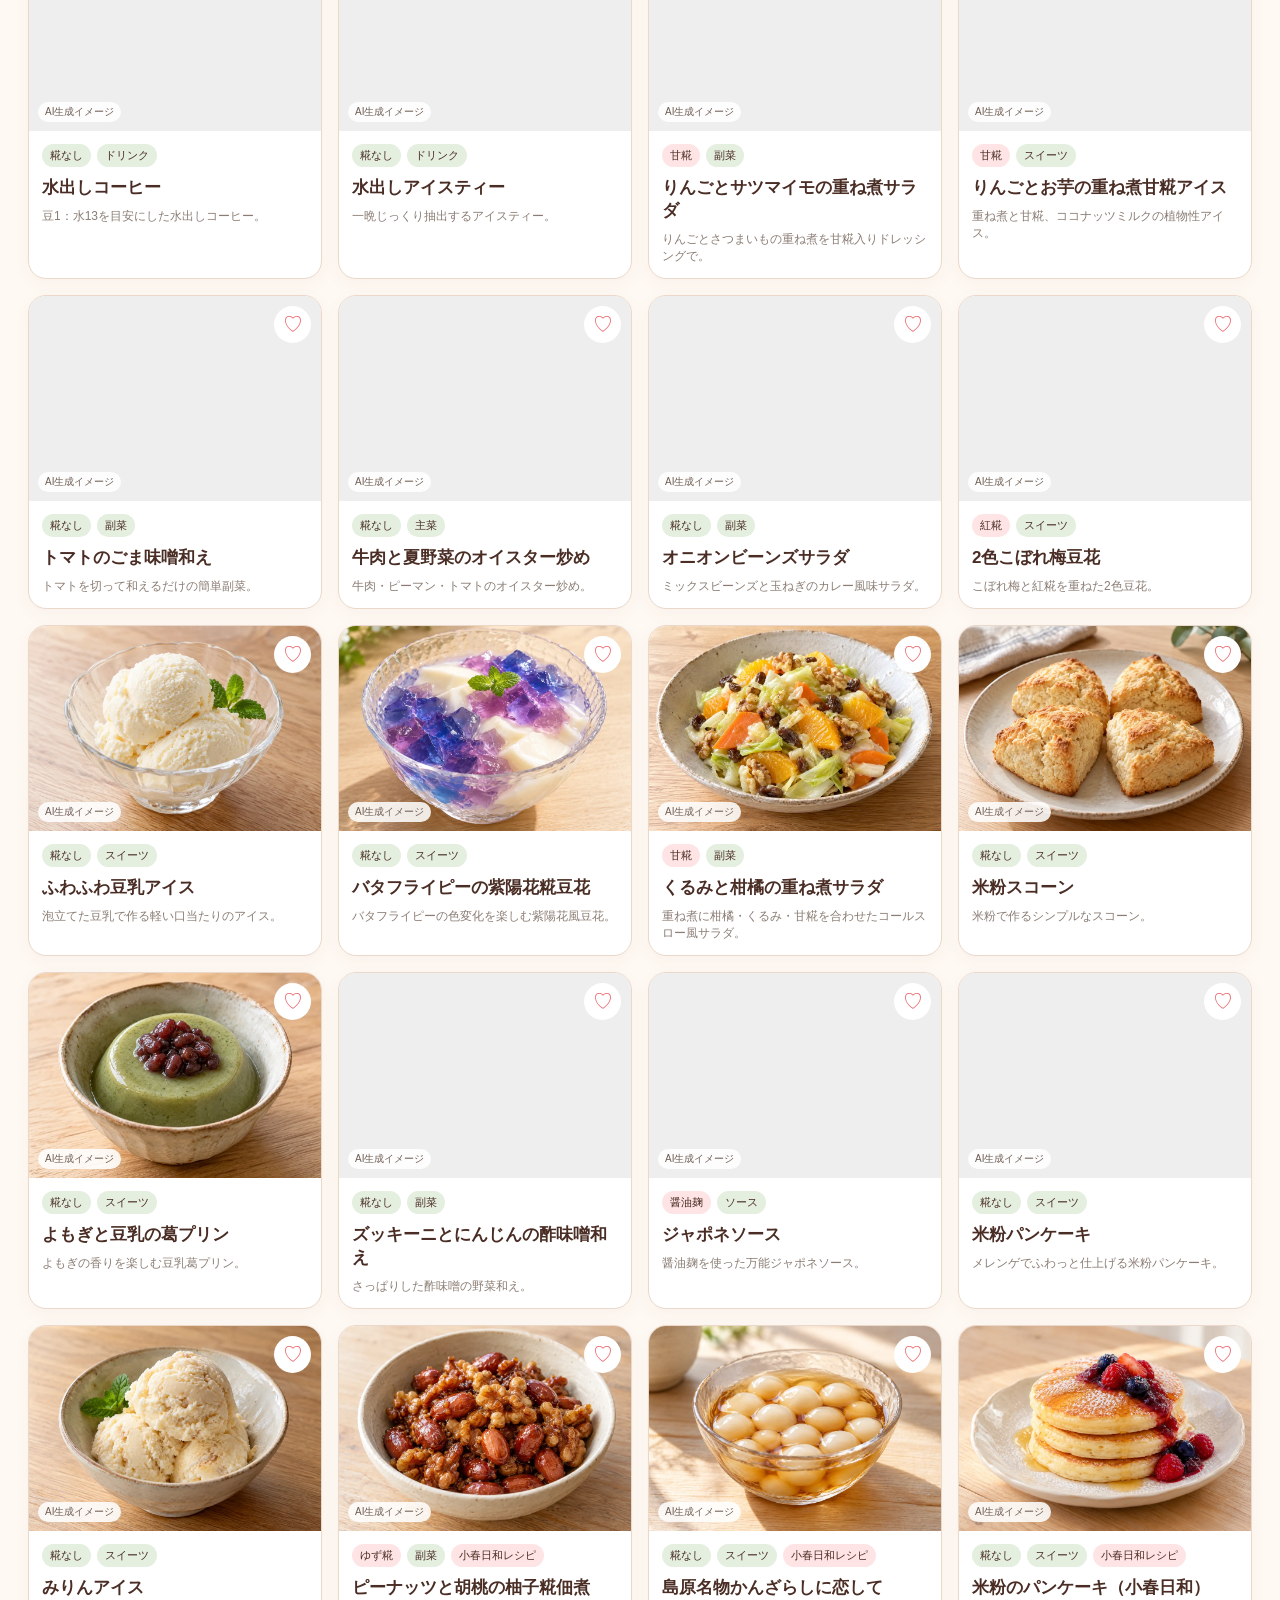
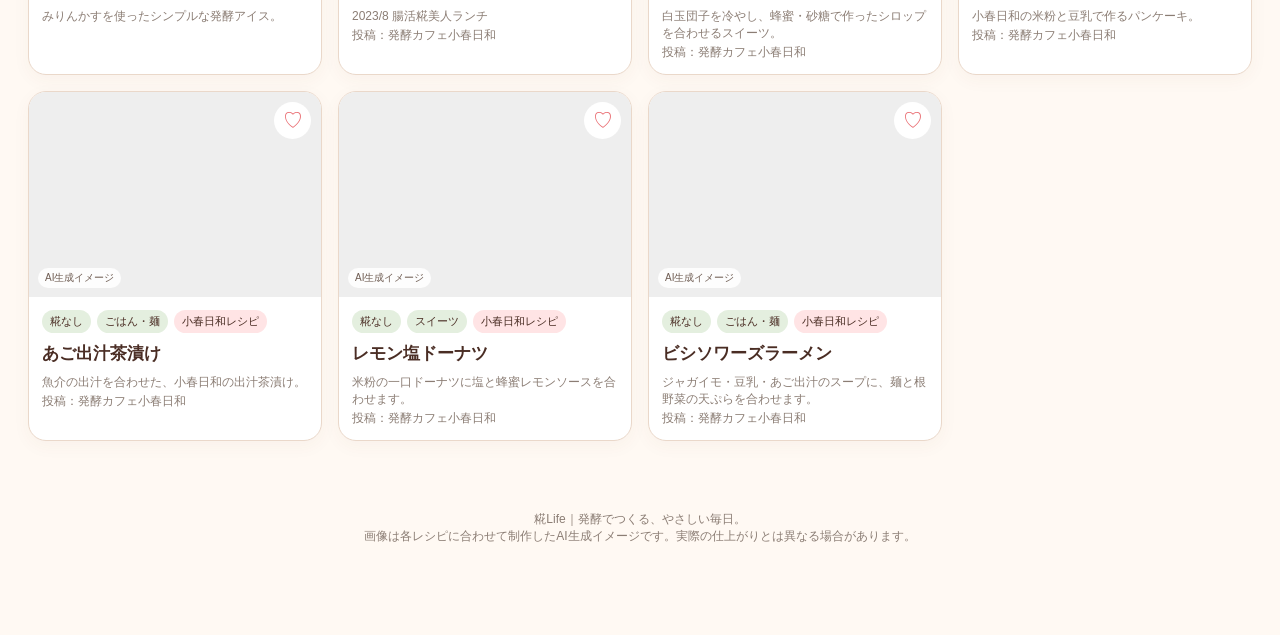
==== commit ab711fc8: "Import six Koharubiyori recipes with dedicated images and source checks" ====
--- a/index.html
+++ b/index.html
@@ -9,10 +9,10 @@
 .navlinks a,.bottom a{color:inherit;text-decoration:none;text-align:center;font-size:12px;padding:7px}.navlinks a b,.bottom a b{display:block;font-size:20px}#recipeHeading{scroll-margin-top:90px}.serv{flex-wrap:wrap}.shoppingItem{display:flex;gap:10px;padding:10px 0;border-bottom:1px solid #eee}.recentCard{text-align:left;cursor:pointer}:focus-visible{outline:3px solid #b45874;outline-offset:3px}#copyPanel{position:fixed;z-index:110;bottom:80px;background:white;left:5%;right:5%;padding:20px;border:1px solid #ddd;border-radius:16px}</style><script src="recipe-core.js"></script><script src="recipes-data.js"></script></head><body>
 <div class="top"><div class="wrap nav"><div class="logo">糀Life<small>発酵でつくる、やさしい毎日。</small></div><div class="navlinks"><button onclick="resetAll()"><b>⌂</b>ホーム</button><button onclick="focusSearch()"><b>⌕</b>レシピを探す</button><button onclick="document.querySelector('.kojiBar').scrollIntoView({behavior:'smooth'})"><b>🌿</b>糀の種類</button><a href="post.html"><b>＋</b>レシピを投稿</a><button onclick="showFav()"><b>♥</b>お気に入り</button><button onclick="showShopping()"><b>🛒</b>買い物リスト</button><button onclick="document.querySelector('.planner').scrollIntoView({behavior:'smooth'})"><b>▤</b>今日の献立</button></div><input id="navSearch" class="navsearch" aria-label="レシピ・食材・糀で検索" placeholder="レシピ・食材・糀で検索…"></div></div>
 <main class="wrap"><section class="hero"><div class="heroText"><h1>発酵でつくる、<br>やさしい毎日。</h1><p>糀の力で、毎日のごはんをもっとおいしく、もっと簡単に。<br>家族の「また作って」が増えるレシピを。</p><div class="bigsearch"><input id="search" aria-label="レシピ・食材・糀で検索" placeholder="レシピ・食材・糀で検索…"><button onclick="searchNow(search.value);scrollRecipes()">検索</button></div></div></section>
-<div class="cats"><button class="chip on" data-f="all">🍽 すべて</button><button class="chip" data-f="main">🍳 主菜</button><button class="chip" data-f="side">🌿 副菜</button><button class="chip" data-f="rice">🍚 ごはん・麺</button><button class="chip" data-f="sweet">🍰 スイーツ</button><button class="chip" data-f="drink">🥤 ドリンク</button><button class="chip" data-f="sauce">🥣 ソース・たれ</button><button class="chip" data-f="koji">🌾 糀あり</button><button class="chip" data-f="no">糀なし</button><button class="chip" data-f="community">みんなの投稿</button></div>
+<div class="cats"><button class="chip on" data-f="all">🍽 すべて</button><button class="chip" data-f="main">🍳 主菜</button><button class="chip" data-f="side">🌿 副菜</button><button class="chip" data-f="rice">🍚 ごはん・麺</button><button class="chip" data-f="sweet">🍰 スイーツ</button><button class="chip" data-f="drink">🥤 ドリンク</button><button class="chip" data-f="sauce">🥣 ソース・たれ</button><button class="chip" data-f="koji">🌾 糀あり</button><button class="chip" data-f="no">糀なし</button><button class="chip" data-f="import">小春日和レシピ</button><button class="chip" data-f="community">みんなの投稿</button></div>
 <div class="kojiBar"><button class="koji" data-k="甘糀">🍚<b>甘糀</b><small>自然な甘み</small></button><button class="koji" data-k="醤油麹">🫙<b>醤油麹</b><small>旨みをプラス</small></button><button class="koji" data-k="ゆず糀">🍋<b>ゆず糀</b><small>爽やかな香り</small></button><button class="koji" data-k="レモン糀">🍋<b>レモン糀</b><small>さっぱり料理に</small></button><button class="koji" data-k="コンソメ糀">🥕<b>コンソメ糀</b><small>洋食に便利</small></button><button class="koji" data-k="カレー糀">🍛<b>カレー糀</b><small>スパイスの香り</small></button><button class="koji" data-k="納豆麹">🫘<b>納豆麹</b></button><button class="koji" data-k="くるみ味噌">🌰<b>くるみ味噌</b></button><button class="koji" data-k="紅糀">🌸<b>紅糀</b></button></div>
 <section class="planner"><h3>🍳 今日、何つくろう？</h3><p>気分から選ぶだけ。レシピをすぐ絞り込めます。</p><div class="plannerRow"><button data-f="main">🍳 しっかり主菜</button><button data-f="side">🥗 あと一品</button><button data-f="sweet">🍰 おやつ</button></div></section><h2 class="sectionTitle">食材から探す</h2><div class="quickFoods"><button onclick="foodSearch('鶏')">🐓 鶏肉</button><button onclick="foodSearch('豚')">🥩 豚肉</button><button onclick="foodSearch('牛')">🥩 牛肉</button><button onclick="foodSearch('豆腐')">□ 豆腐</button><button onclick="foodSearch('トマト')">🍅 トマト</button><button onclick="foodSearch('じゃがいも')">🥔 じゃがいも</button><button onclick="foodSearch('米粉')">🌾 米粉</button></div><div class="tipbox"><b>🌿 糀Lifeの使い方</b>料理名だけでなく、食材や糀の名前からも検索できます。気になるレシピは♡、必要な材料は買い物リストへ保存できます。材料は元の分量・人数・個数・全量の倍率で切り替えられます。端数は目安として調整してください。<br><a href="post.html">＋ あなたのレシピを投稿する</a>（無料のGitHubアカウントが必要です）</div><div id="recentWrap"></div><h2 class="sectionTitle">目的から探す</h2><section class="promos"><div class="promo" role="button" tabindex="0" onclick="filter('main');document.querySelector('.heading').scrollIntoView({behavior:'smooth'})" onkeydown="if(event.key==='Enter')this.click()"><h3>🍳 おかずを選ぶ</h3><b>毎日の食卓に、やさしい発酵ごはん</b><span class="emo">🍗</span></div><div class="promo" role="button" tabindex="0" onclick="filter('side');document.querySelector('.heading').scrollIntoView({behavior:'smooth'})" onkeydown="if(event.key==='Enter')this.click()"><h3>🥗 あと一品</h3><p>みんなで楽しめる毎日のごはん</p><span class="emo">🥗</span></div><div class="promo" role="button" tabindex="0" onclick="filter('sweet');document.querySelector('.heading').scrollIntoView({behavior:'smooth'})" onkeydown="if(event.key==='Enter')this.click()"><h3>🧁 おやつ・スイーツ</h3><p>甘糀で楽しむ、ほっとする甘さ</p><span class="emo">🍓</span></div></section>
 <div class="heading" id="recipeHeading"><h2>🍽 レシピ一覧 <span id="recipeCount" class="countBadge"></span></h2><div class="filters"><button class="chip on" data-f="all">すべて</button><button class="chip" data-f="koji">糀あり</button><button class="chip" data-f="no">糀なし</button></div></div><p id="communityNotice" role="status"></p><section class="grid" id="grid"></section><div id="empty" class="empty">該当するレシピがありません 🌿</div><footer style="text-align:center;padding:20px 15px 90px;color:#8b7d74;font-size:12px">糀Life｜発酵でつくる、やさしい毎日。<br>画像は各レシピに合わせて制作したAI生成イメージです。実際の仕上がりとは異なる場合があります。</footer></main>
 <nav class="bottom"><button onclick="resetAll()"><b>⌂</b>ホーム</button><button onclick="focusSearch()"><b>⌕</b>レシピ</button><button onclick="document.querySelector('.kojiBar').scrollIntoView({behavior:'smooth'})"><b>🌿</b>糀</button><button onclick="showFav()"><b>♡</b>お気に入り</button><button onclick="showShopping()"><b>🛒</b>買い物</button><a href="post.html"><b>＋</b>投稿</a></nav>
-<div id="shoppingPanel" class="modal"><div class="sheet"><div class="detail"><button class="close" onclick="closeShopping()">×</button><h2>🛒 買い物リスト</h2><p class="meta">レシピから保存した材料です。買ったものをチェックできます。</p><div id="shoppingList"></div><div class="utility"><button onclick="clearShopping()">すべて削除</button><button onclick="shareShopping()">共有</button></div></div></div></div><div id="modal" class="modal" role="dialog" aria-modal="true" aria-labelledby="detailTitle"><div class="sheet"><div class="detailPhoto" style="position:relative"><span class="imageLabel">AI生成イメージ</span><img id="detailImg" src="assets/recipes/recipe-101.webp"></div><div class="detail"><button id="detailClose" class="close" aria-label="レシピを閉じる" onclick="closeModal()">×</button><div id="detailTags" class="tags"></div><h2 id="detailTitle"></h2><div id="detailMeta" class="meta"></div><div class="utility"><button id="detailFav" onclick="toggleFav(current.id)">♡ お気に入り</button><button onclick="addToShopping()">🛒 材料を保存</button><button onclick="shareCurrent()">↗ 共有</button><button onclick="window.print()">▤ 印刷</button></div><div class="serv"><button data-s="1">1人分</button><button class="on" data-s="2">2人分</button><button data-s="4">4人分</button></div><h3>材料</h3><p id="portionLabel" class="meta"></p><table id="ingredients" class="ingredients"></table><h3>作り方</h3><ol id="steps" class="steps"></ol><div id="sourceNotice" class="note" style="display:none"></div><div id="note" class="note"></div></div></div></div>
+<div id="shoppingPanel" class="modal"><div class="sheet"><div class="detail"><button class="close" onclick="closeShopping()">×</button><h2>🛒 買い物リスト</h2><p class="meta">レシピから保存した材料です。買ったものをチェックできます。</p><div id="shoppingList"></div><div class="utility"><button onclick="clearShopping()">すべて削除</button><button onclick="shareShopping()">共有</button></div></div></div></div><div id="modal" class="modal" role="dialog" aria-modal="true" aria-labelledby="detailTitle"><div class="sheet"><div class="detailPhoto" style="position:relative"><span class="imageLabel">AI生成イメージ</span><img id="detailImg" src="assets/recipes/recipe-101.webp"></div><div class="detail"><button id="detailClose" class="close" aria-label="レシピを閉じる" onclick="closeModal()">×</button><div id="detailTags" class="tags"></div><h2 id="detailTitle"></h2><div id="detailMeta" class="meta"></div><p id="sourceAttribution" class="meta"></p><div class="utility"><button id="detailFav" onclick="toggleFav(current.id)">♡ お気に入り</button><button onclick="addToShopping()">🛒 材料を保存</button><button onclick="shareCurrent()">↗ 共有</button><button onclick="window.print()">▤ 印刷</button></div><div class="serv"><button data-s="1">1人分</button><button class="on" data-s="2">2人分</button><button data-s="4">4人分</button></div><h3>材料</h3><p id="portionLabel" class="meta"></p><table id="ingredients" class="ingredients"></table><h3>作り方</h3><ol id="steps" class="steps"></ol><div id="sourceNotice" class="note" style="display:none"></div><div id="note" class="note"></div></div></div></div>
 <script src="app.js"></script><section id="copyPanel" hidden class="wrap"><label for="copyFallback">共有する文章（選択してコピー）</label><textarea id="copyFallback" rows="5" style="width:100%"></textarea><button onclick="copyPanel.hidden=true">閉じる</button></section><div id="toast" class="toast"></div></body></html>
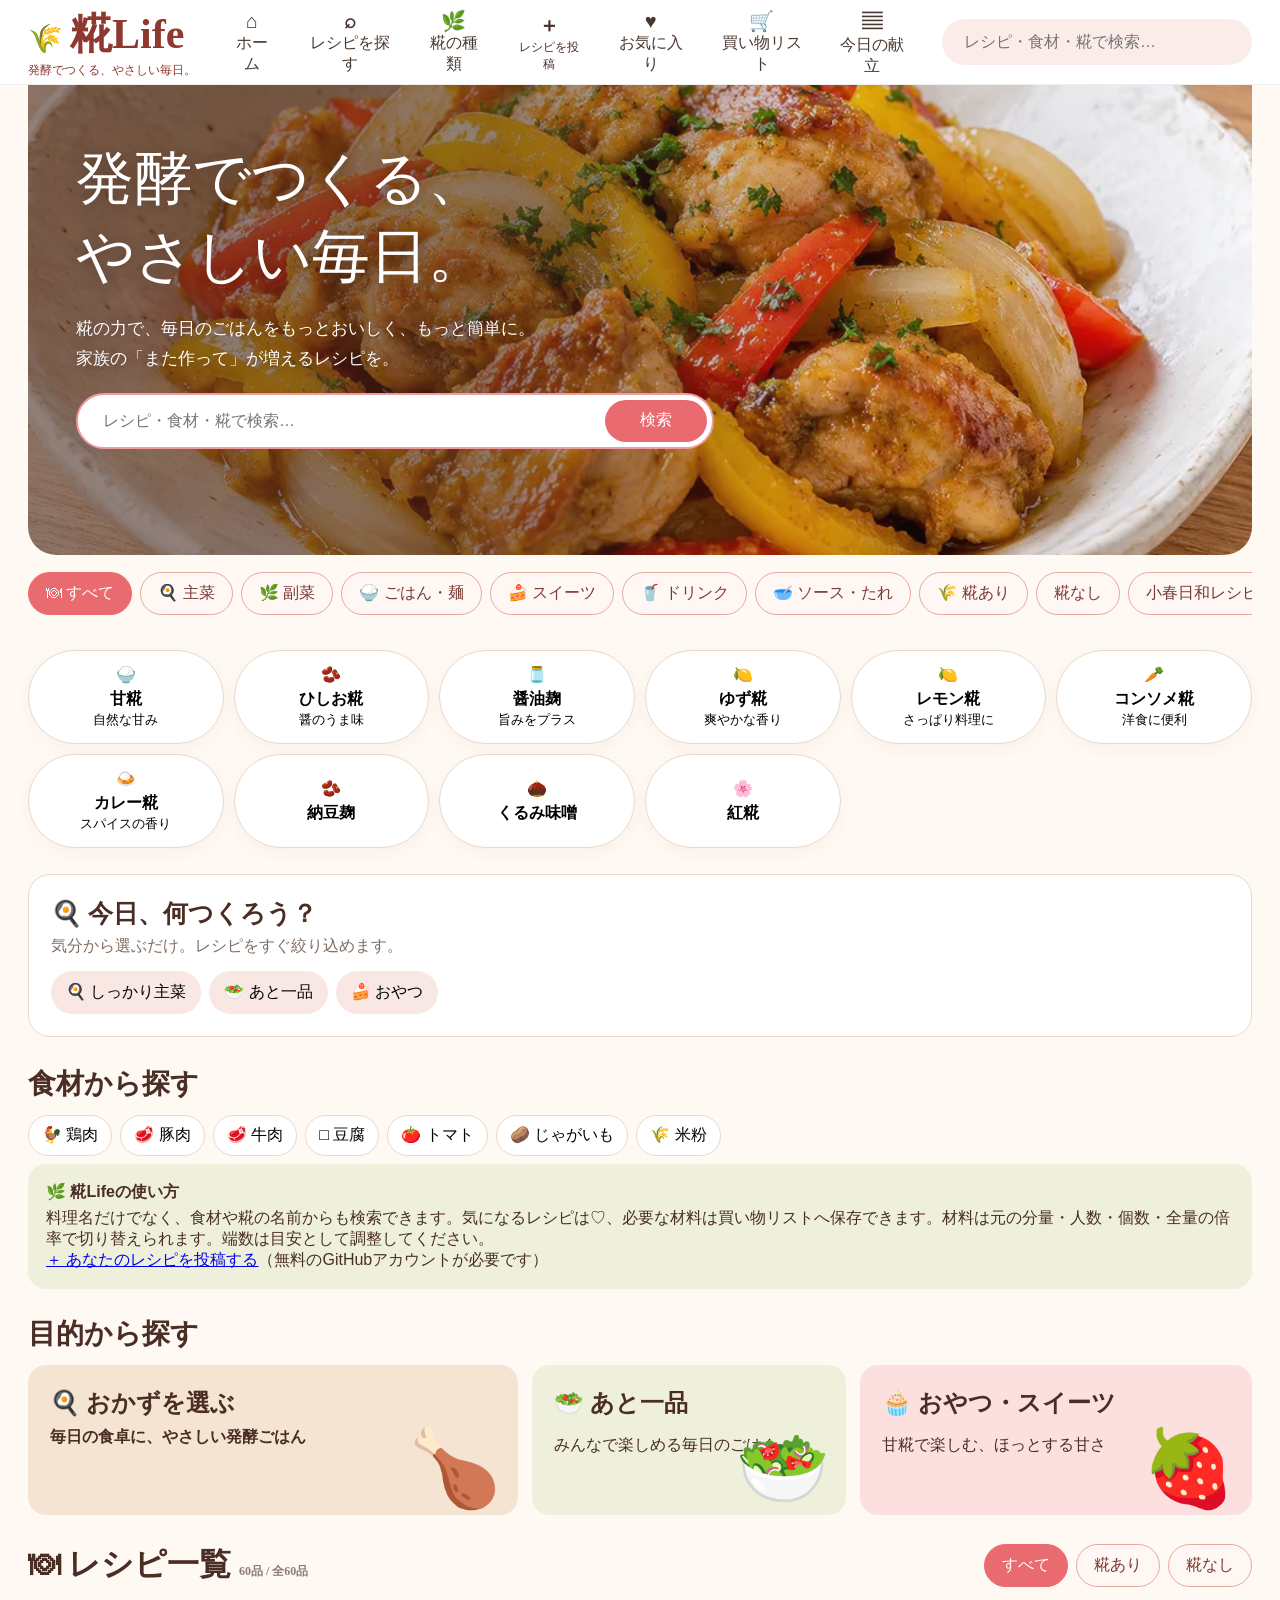
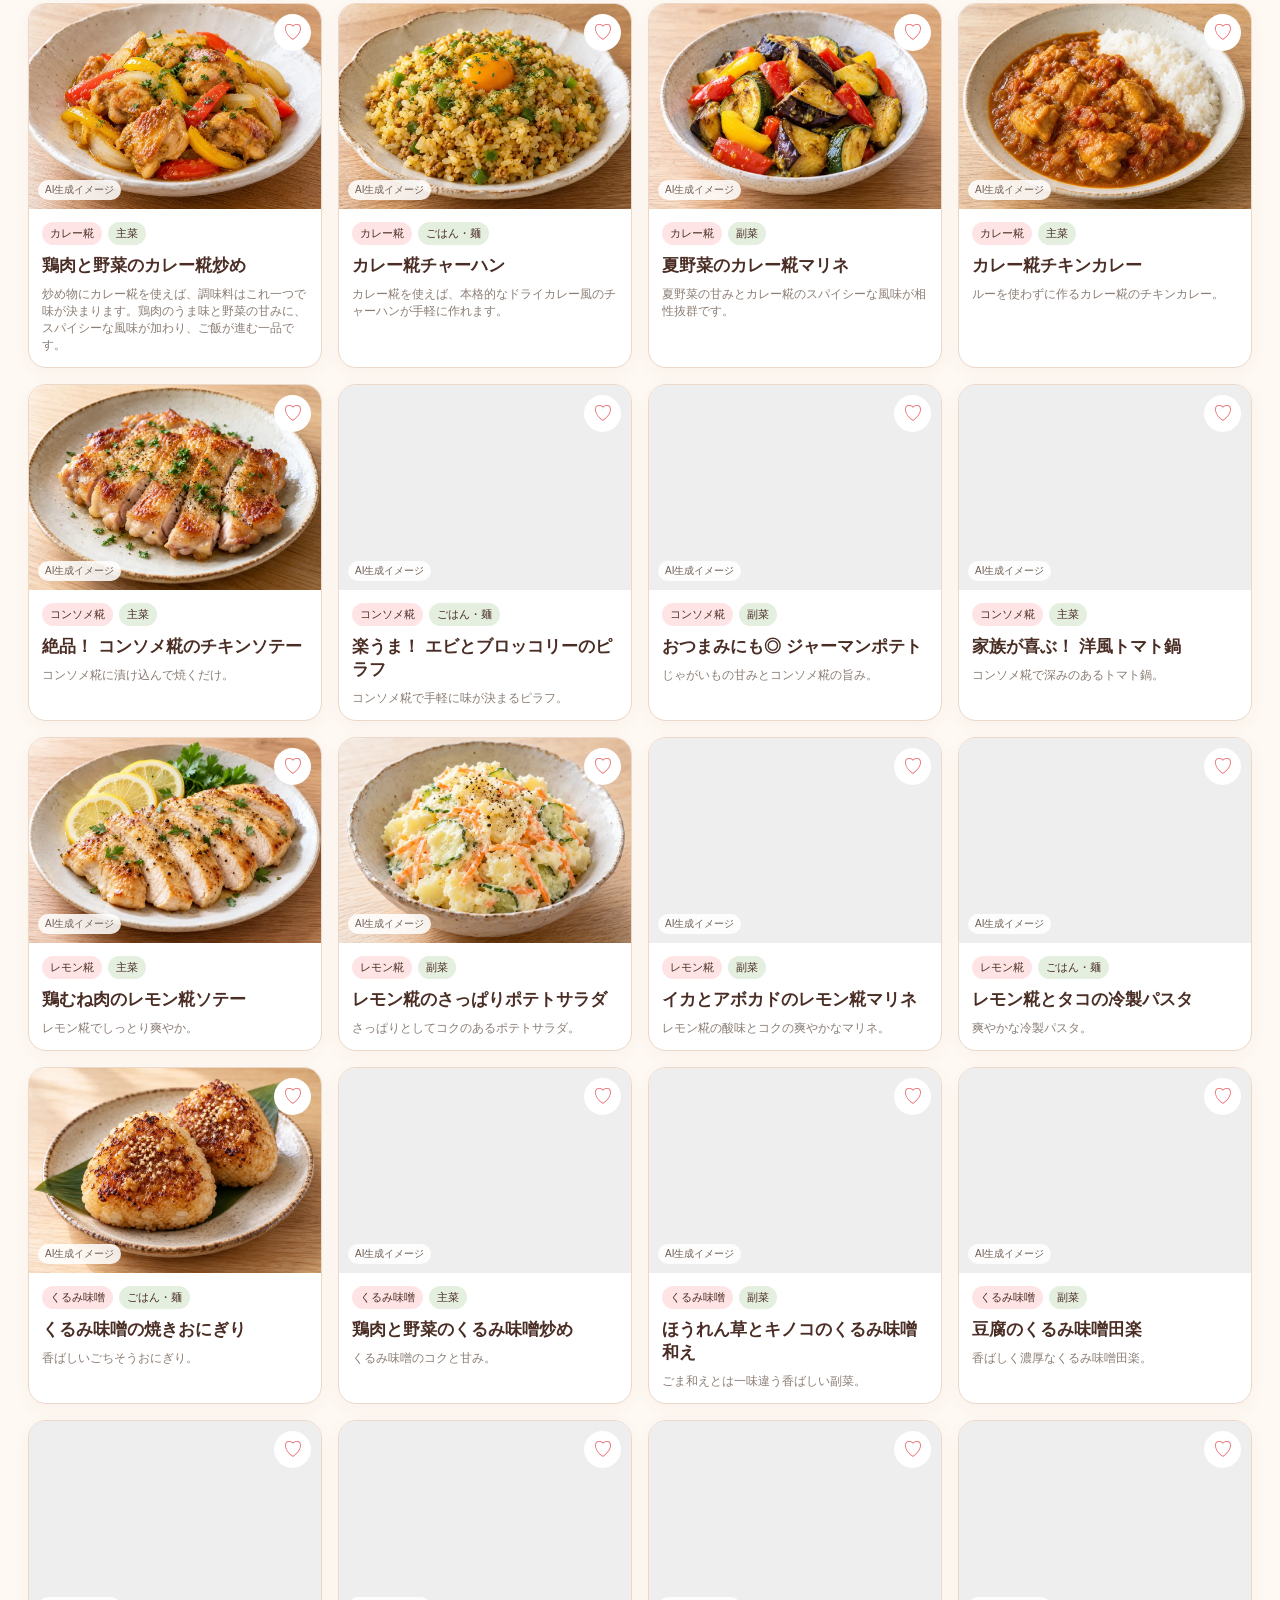
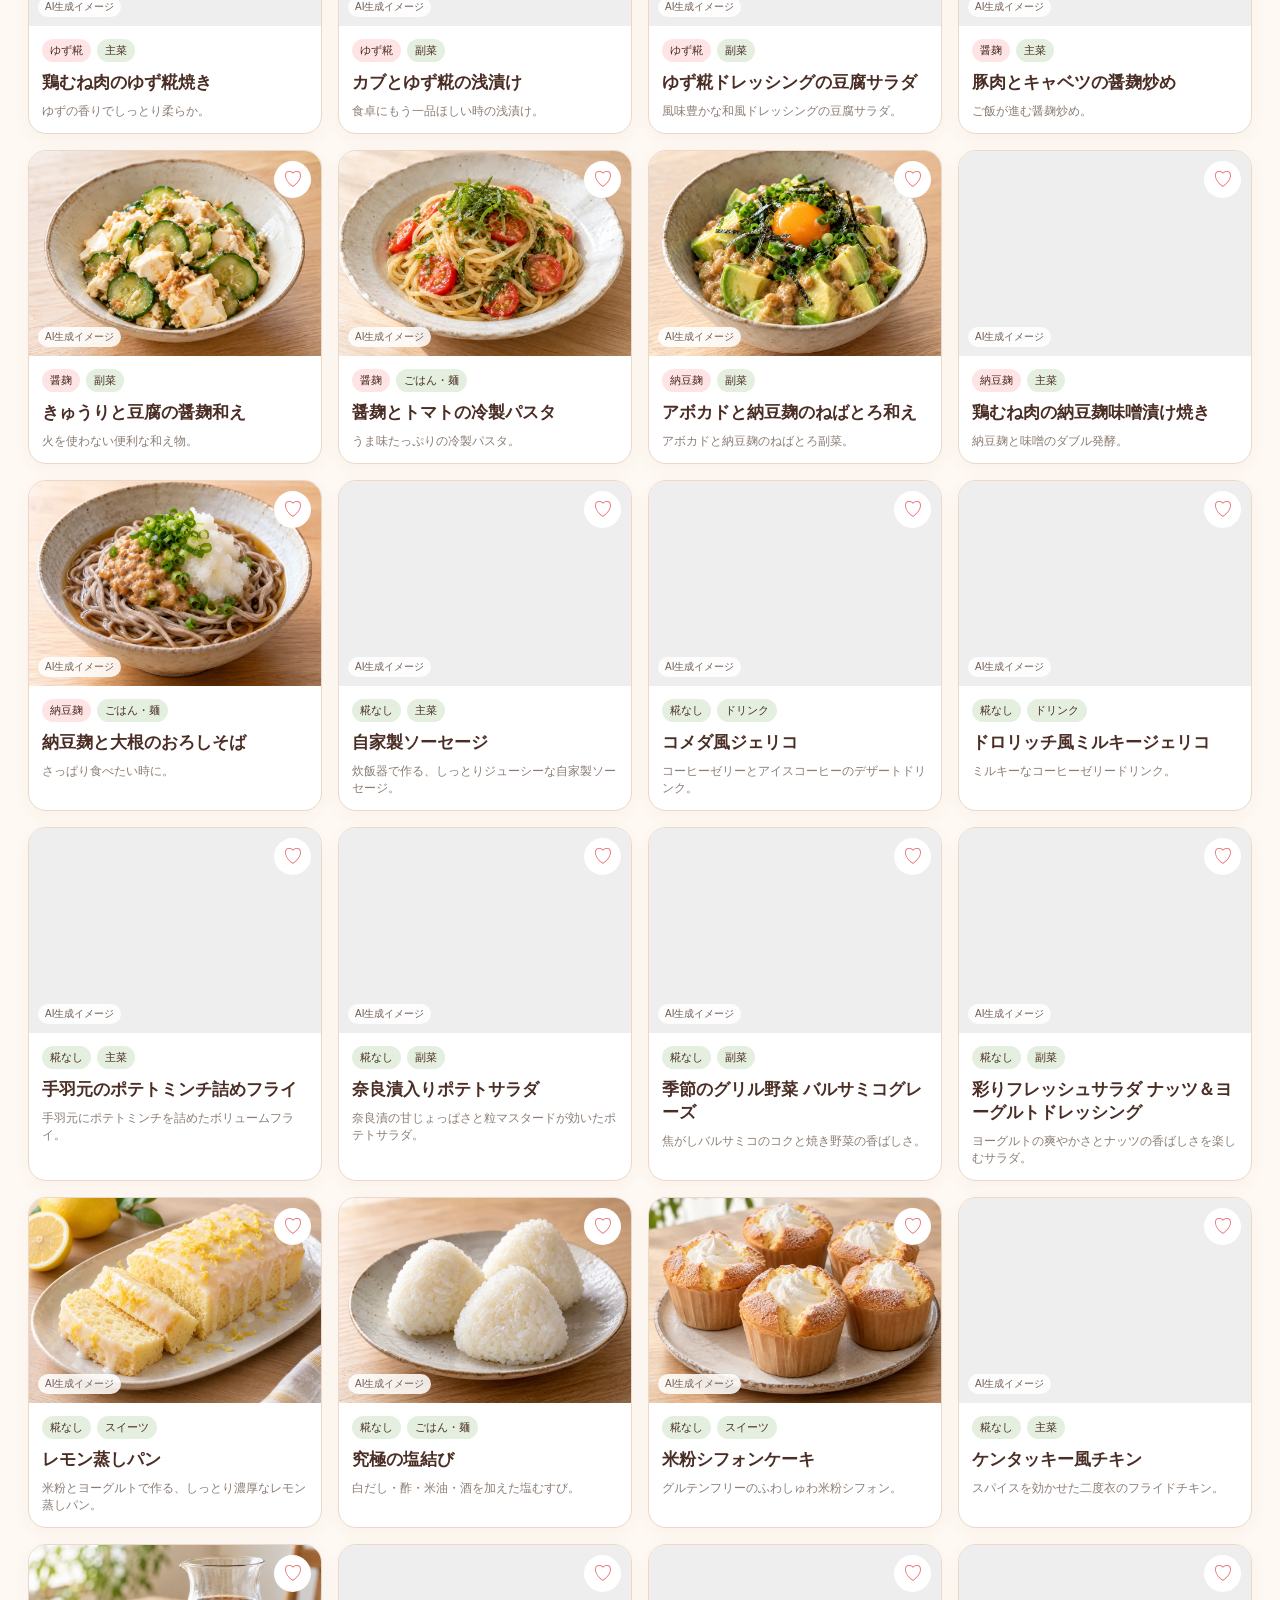
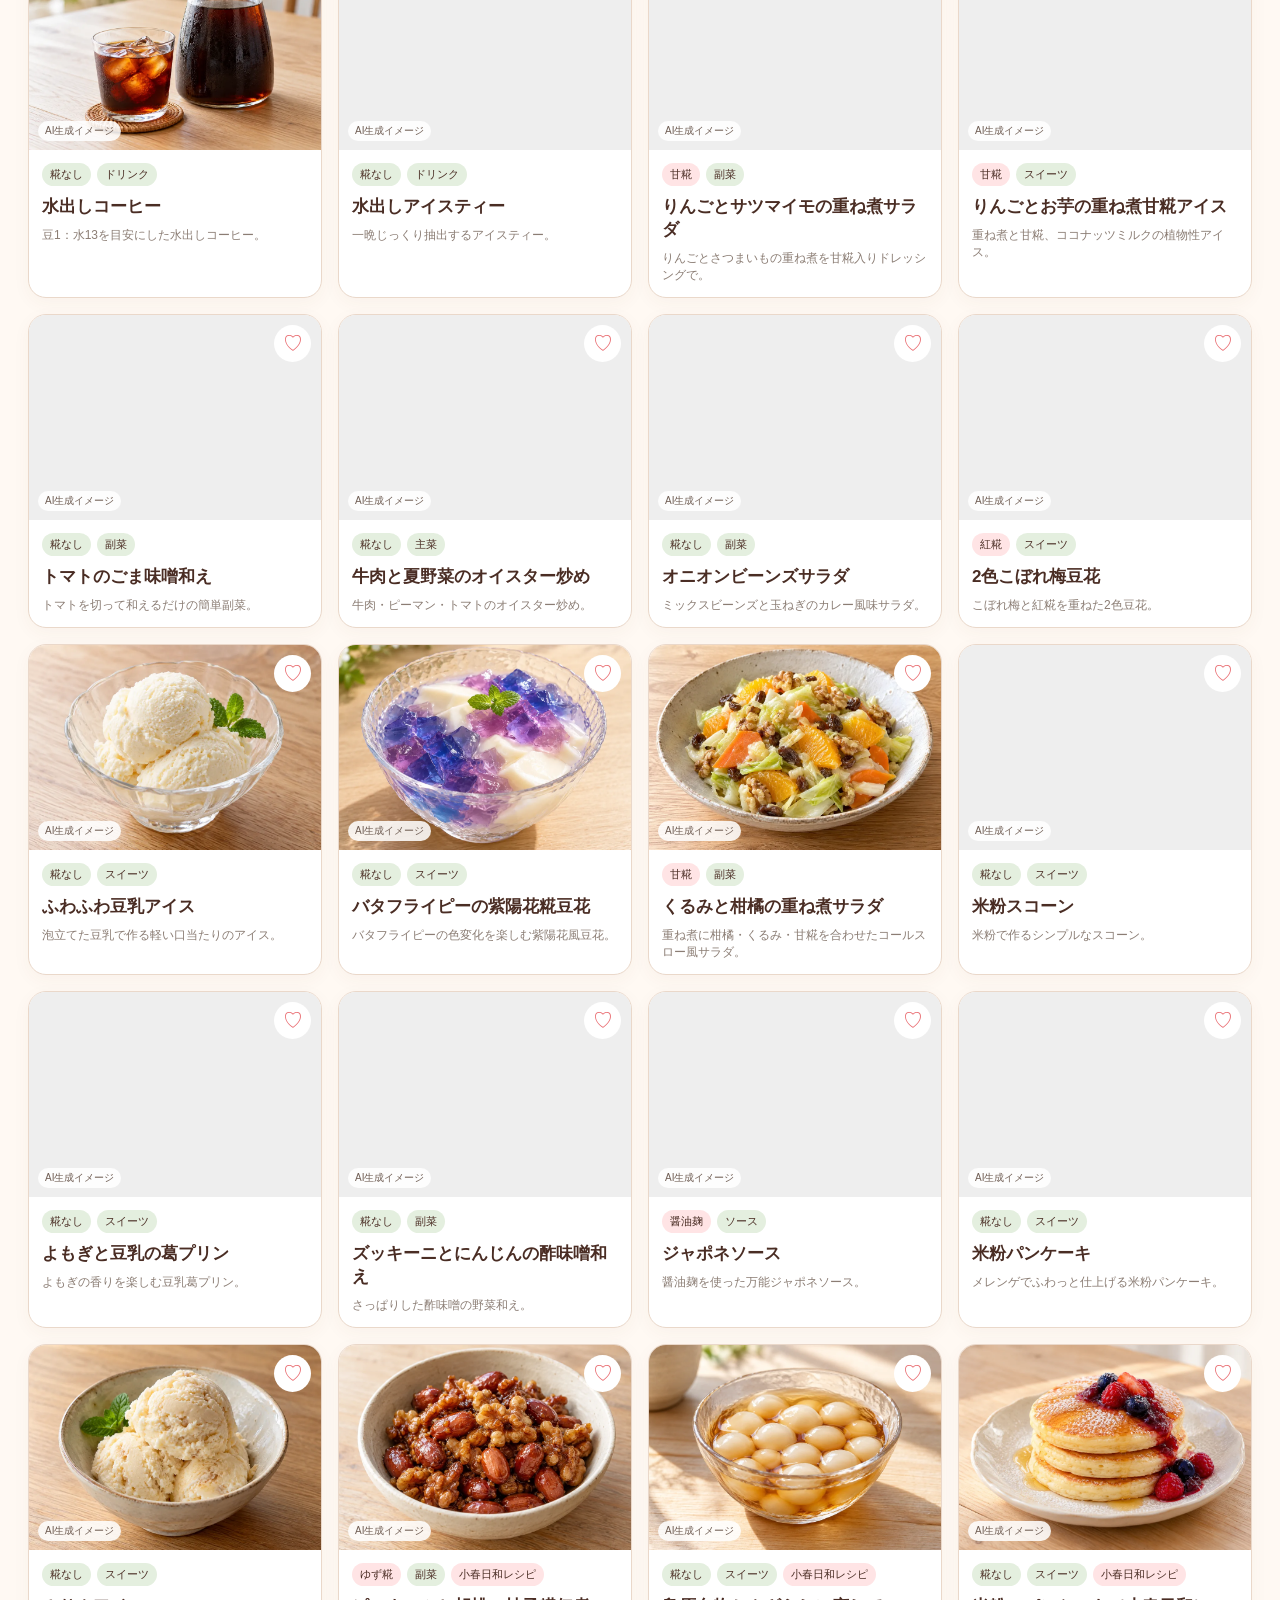
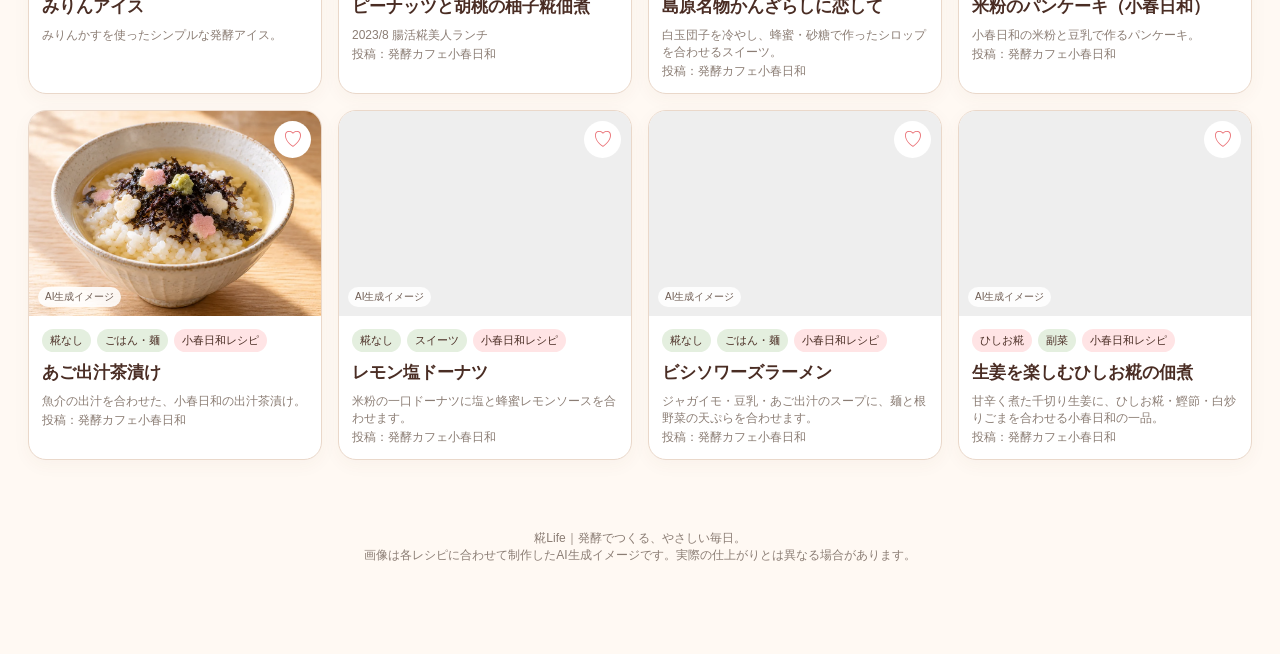
==== commit 372c710b: "Add Koharubiyori ginger hishio tsukudani and dedicated recipe image" ====
--- a/index.html
+++ b/index.html
@@ -10,7 +10,7 @@
 <div class="top"><div class="wrap nav"><div class="logo">糀Life<small>発酵でつくる、やさしい毎日。</small></div><div class="navlinks"><button onclick="resetAll()"><b>⌂</b>ホーム</button><button onclick="focusSearch()"><b>⌕</b>レシピを探す</button><button onclick="document.querySelector('.kojiBar').scrollIntoView({behavior:'smooth'})"><b>🌿</b>糀の種類</button><a href="post.html"><b>＋</b>レシピを投稿</a><button onclick="showFav()"><b>♥</b>お気に入り</button><button onclick="showShopping()"><b>🛒</b>買い物リスト</button><button onclick="document.querySelector('.planner').scrollIntoView({behavior:'smooth'})"><b>▤</b>今日の献立</button></div><input id="navSearch" class="navsearch" aria-label="レシピ・食材・糀で検索" placeholder="レシピ・食材・糀で検索…"></div></div>
 <main class="wrap"><section class="hero"><div class="heroText"><h1>発酵でつくる、<br>やさしい毎日。</h1><p>糀の力で、毎日のごはんをもっとおいしく、もっと簡単に。<br>家族の「また作って」が増えるレシピを。</p><div class="bigsearch"><input id="search" aria-label="レシピ・食材・糀で検索" placeholder="レシピ・食材・糀で検索…"><button onclick="searchNow(search.value);scrollRecipes()">検索</button></div></div></section>
 <div class="cats"><button class="chip on" data-f="all">🍽 すべて</button><button class="chip" data-f="main">🍳 主菜</button><button class="chip" data-f="side">🌿 副菜</button><button class="chip" data-f="rice">🍚 ごはん・麺</button><button class="chip" data-f="sweet">🍰 スイーツ</button><button class="chip" data-f="drink">🥤 ドリンク</button><button class="chip" data-f="sauce">🥣 ソース・たれ</button><button class="chip" data-f="koji">🌾 糀あり</button><button class="chip" data-f="no">糀なし</button><button class="chip" data-f="import">小春日和レシピ</button><button class="chip" data-f="community">みんなの投稿</button></div>
-<div class="kojiBar"><button class="koji" data-k="甘糀">🍚<b>甘糀</b><small>自然な甘み</small></button><button class="koji" data-k="醤油麹">🫙<b>醤油麹</b><small>旨みをプラス</small></button><button class="koji" data-k="ゆず糀">🍋<b>ゆず糀</b><small>爽やかな香り</small></button><button class="koji" data-k="レモン糀">🍋<b>レモン糀</b><small>さっぱり料理に</small></button><button class="koji" data-k="コンソメ糀">🥕<b>コンソメ糀</b><small>洋食に便利</small></button><button class="koji" data-k="カレー糀">🍛<b>カレー糀</b><small>スパイスの香り</small></button><button class="koji" data-k="納豆麹">🫘<b>納豆麹</b></button><button class="koji" data-k="くるみ味噌">🌰<b>くるみ味噌</b></button><button class="koji" data-k="紅糀">🌸<b>紅糀</b></button></div>
+<div class="kojiBar"><button class="koji" data-k="甘糀">🍚<b>甘糀</b><small>自然な甘み</small></button><button class="koji" data-k="ひしお糀">🫘<b>ひしお糀</b><small>醤のうま味</small></button><button class="koji" data-k="醤油麹">🫙<b>醤油麹</b><small>旨みをプラス</small></button><button class="koji" data-k="ゆず糀">🍋<b>ゆず糀</b><small>爽やかな香り</small></button><button class="koji" data-k="レモン糀">🍋<b>レモン糀</b><small>さっぱり料理に</small></button><button class="koji" data-k="コンソメ糀">🥕<b>コンソメ糀</b><small>洋食に便利</small></button><button class="koji" data-k="カレー糀">🍛<b>カレー糀</b><small>スパイスの香り</small></button><button class="koji" data-k="納豆麹">🫘<b>納豆麹</b></button><button class="koji" data-k="くるみ味噌">🌰<b>くるみ味噌</b></button><button class="koji" data-k="紅糀">🌸<b>紅糀</b></button></div>
 <section class="planner"><h3>🍳 今日、何つくろう？</h3><p>気分から選ぶだけ。レシピをすぐ絞り込めます。</p><div class="plannerRow"><button data-f="main">🍳 しっかり主菜</button><button data-f="side">🥗 あと一品</button><button data-f="sweet">🍰 おやつ</button></div></section><h2 class="sectionTitle">食材から探す</h2><div class="quickFoods"><button onclick="foodSearch('鶏')">🐓 鶏肉</button><button onclick="foodSearch('豚')">🥩 豚肉</button><button onclick="foodSearch('牛')">🥩 牛肉</button><button onclick="foodSearch('豆腐')">□ 豆腐</button><button onclick="foodSearch('トマト')">🍅 トマト</button><button onclick="foodSearch('じゃがいも')">🥔 じゃがいも</button><button onclick="foodSearch('米粉')">🌾 米粉</button></div><div class="tipbox"><b>🌿 糀Lifeの使い方</b>料理名だけでなく、食材や糀の名前からも検索できます。気になるレシピは♡、必要な材料は買い物リストへ保存できます。材料は元の分量・人数・個数・全量の倍率で切り替えられます。端数は目安として調整してください。<br><a href="post.html">＋ あなたのレシピを投稿する</a>（無料のGitHubアカウントが必要です）</div><div id="recentWrap"></div><h2 class="sectionTitle">目的から探す</h2><section class="promos"><div class="promo" role="button" tabindex="0" onclick="filter('main');document.querySelector('.heading').scrollIntoView({behavior:'smooth'})" onkeydown="if(event.key==='Enter')this.click()"><h3>🍳 おかずを選ぶ</h3><b>毎日の食卓に、やさしい発酵ごはん</b><span class="emo">🍗</span></div><div class="promo" role="button" tabindex="0" onclick="filter('side');document.querySelector('.heading').scrollIntoView({behavior:'smooth'})" onkeydown="if(event.key==='Enter')this.click()"><h3>🥗 あと一品</h3><p>みんなで楽しめる毎日のごはん</p><span class="emo">🥗</span></div><div class="promo" role="button" tabindex="0" onclick="filter('sweet');document.querySelector('.heading').scrollIntoView({behavior:'smooth'})" onkeydown="if(event.key==='Enter')this.click()"><h3>🧁 おやつ・スイーツ</h3><p>甘糀で楽しむ、ほっとする甘さ</p><span class="emo">🍓</span></div></section>
 <div class="heading" id="recipeHeading"><h2>🍽 レシピ一覧 <span id="recipeCount" class="countBadge"></span></h2><div class="filters"><button class="chip on" data-f="all">すべて</button><button class="chip" data-f="koji">糀あり</button><button class="chip" data-f="no">糀なし</button></div></div><p id="communityNotice" role="status"></p><section class="grid" id="grid"></section><div id="empty" class="empty">該当するレシピがありません 🌿</div><footer style="text-align:center;padding:20px 15px 90px;color:#8b7d74;font-size:12px">糀Life｜発酵でつくる、やさしい毎日。<br>画像は各レシピに合わせて制作したAI生成イメージです。実際の仕上がりとは異なる場合があります。</footer></main>
 <nav class="bottom"><button onclick="resetAll()"><b>⌂</b>ホーム</button><button onclick="focusSearch()"><b>⌕</b>レシピ</button><button onclick="document.querySelector('.kojiBar').scrollIntoView({behavior:'smooth'})"><b>🌿</b>糀</button><button onclick="showFav()"><b>♡</b>お気に入り</button><button onclick="showShopping()"><b>🛒</b>買い物</button><a href="post.html"><b>＋</b>投稿</a></nav>
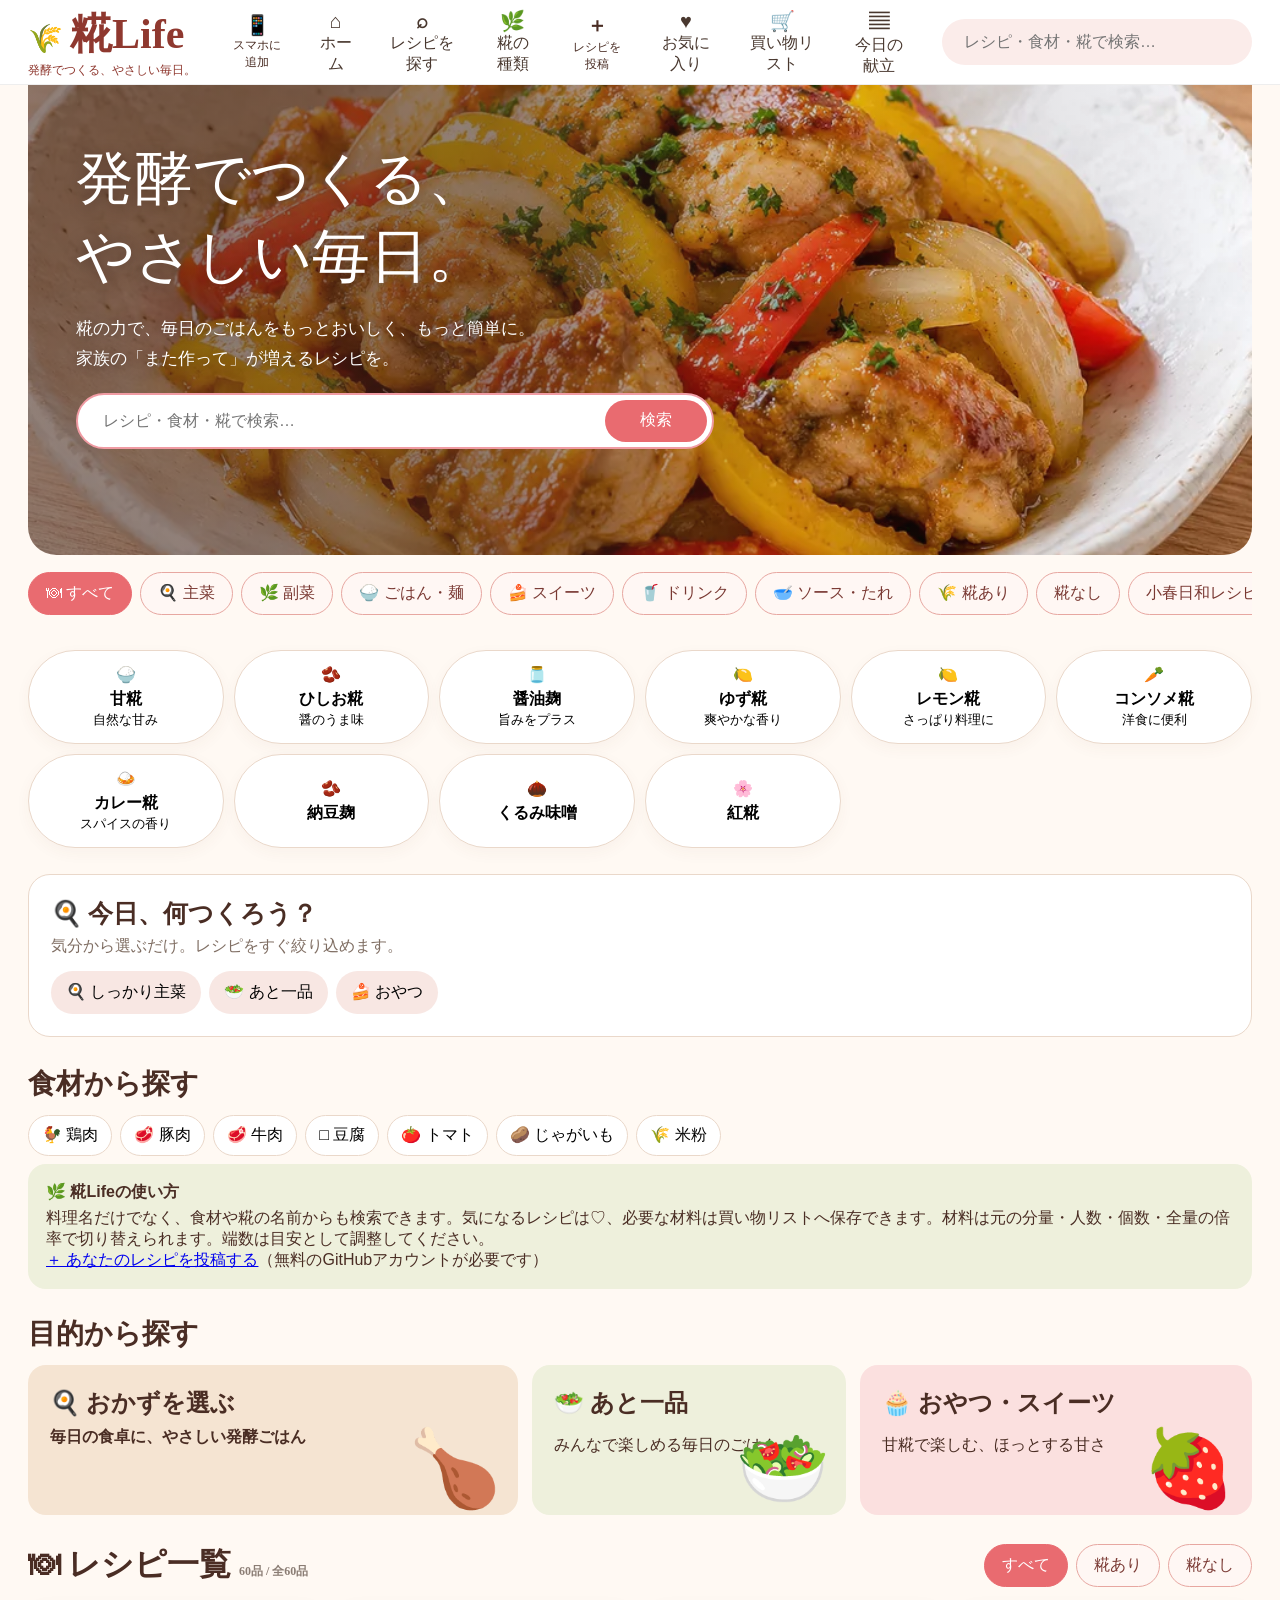
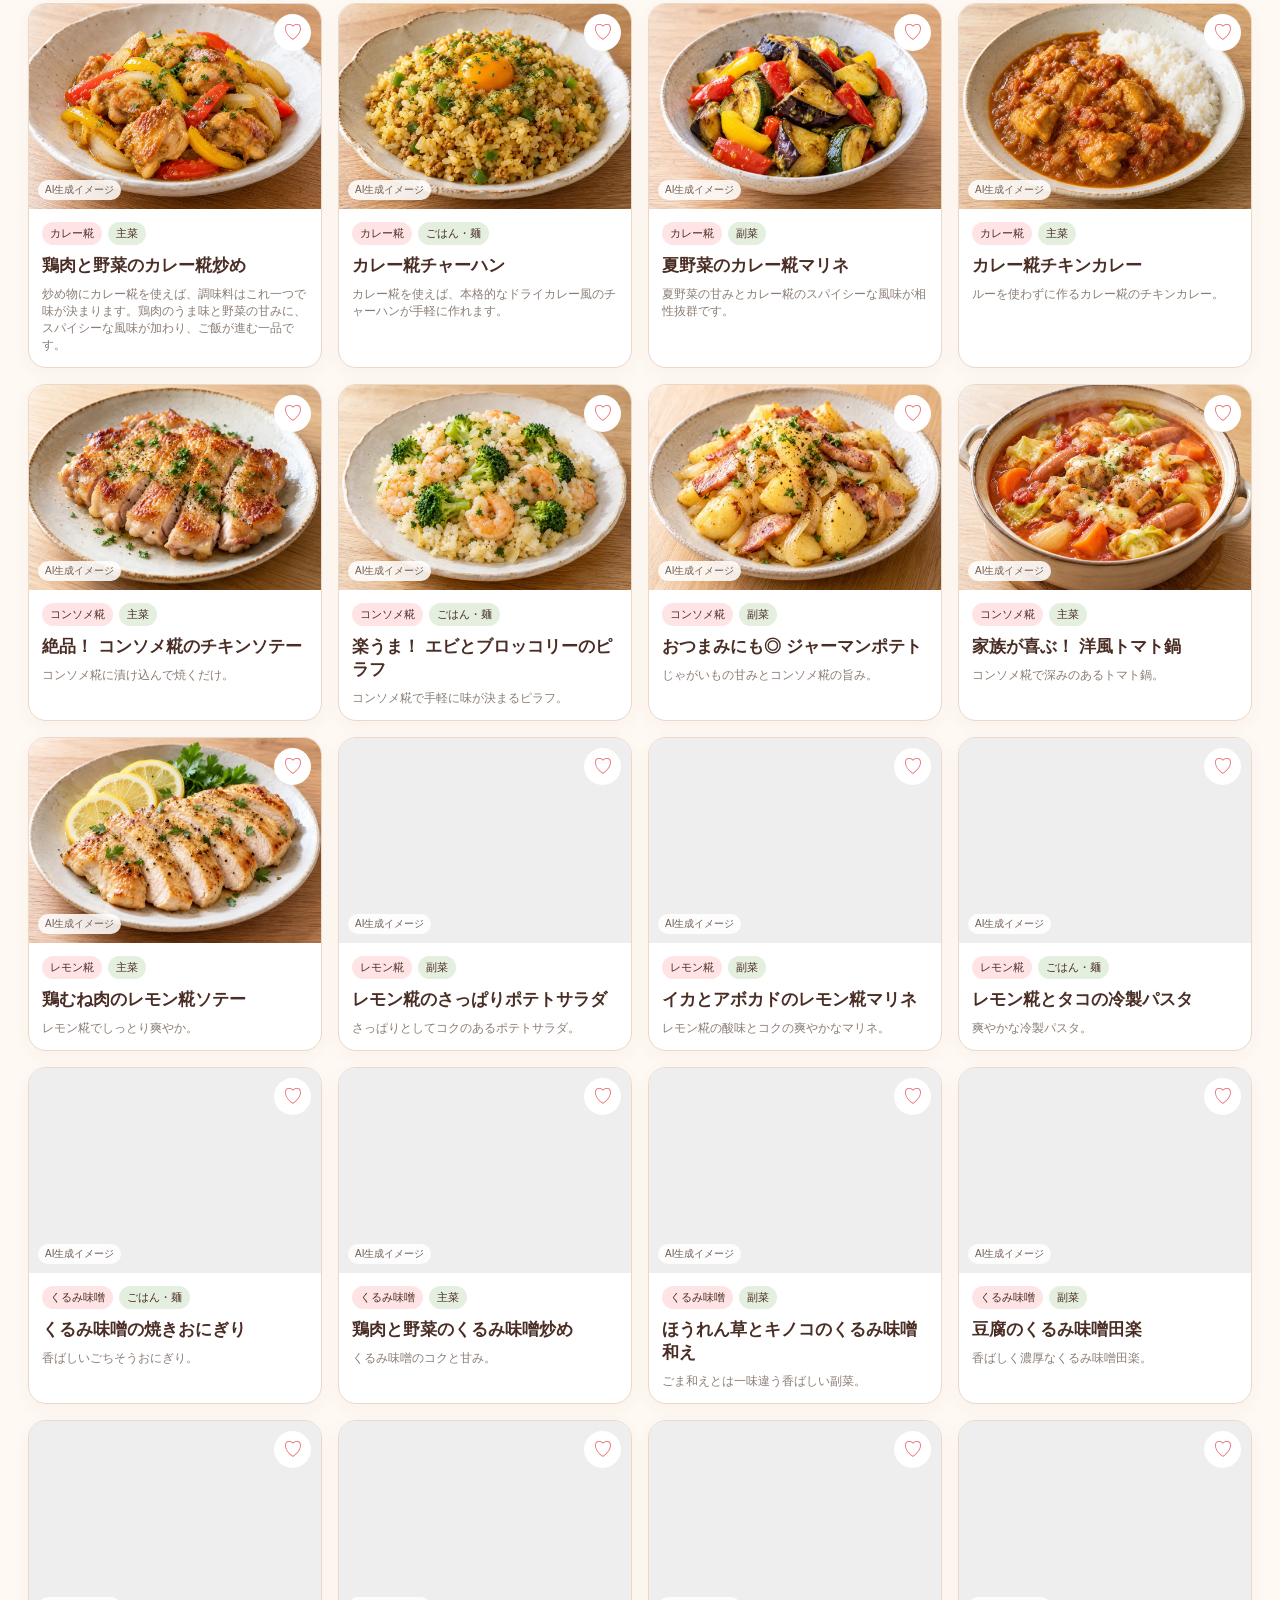
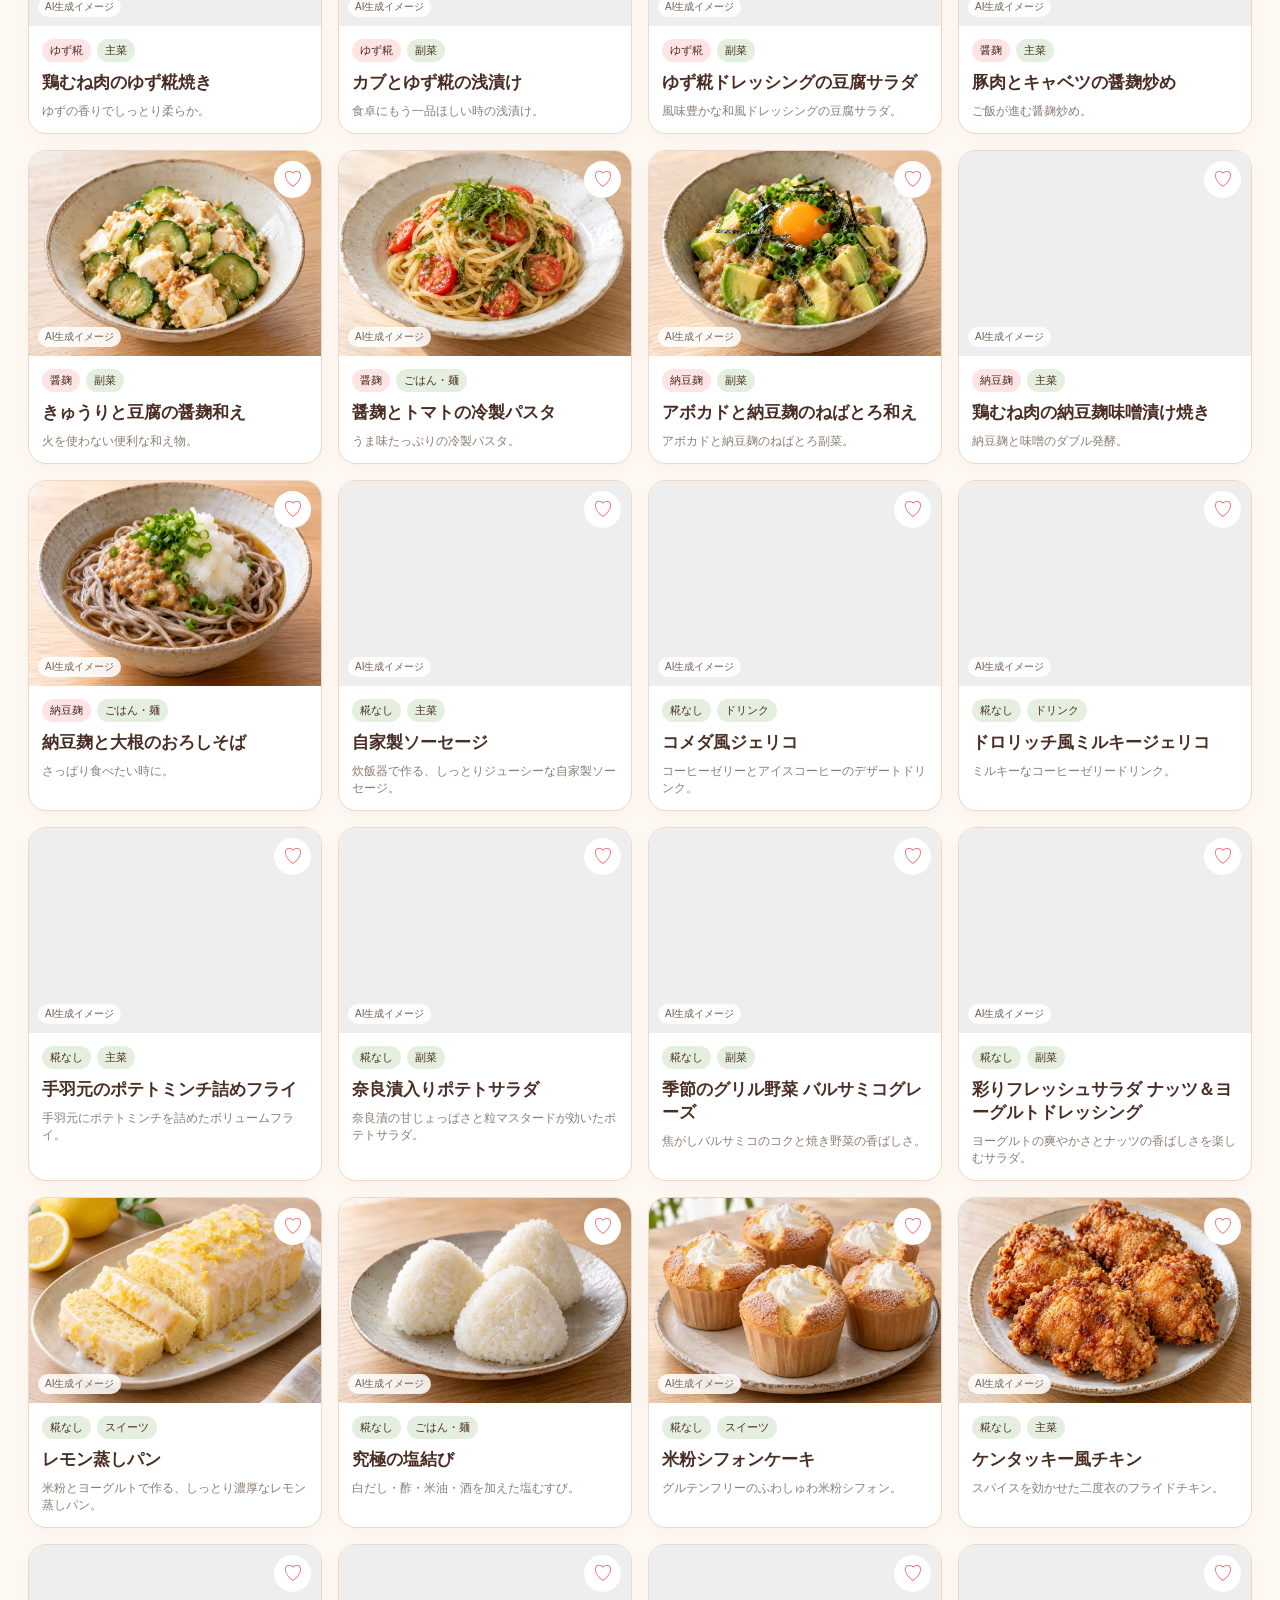
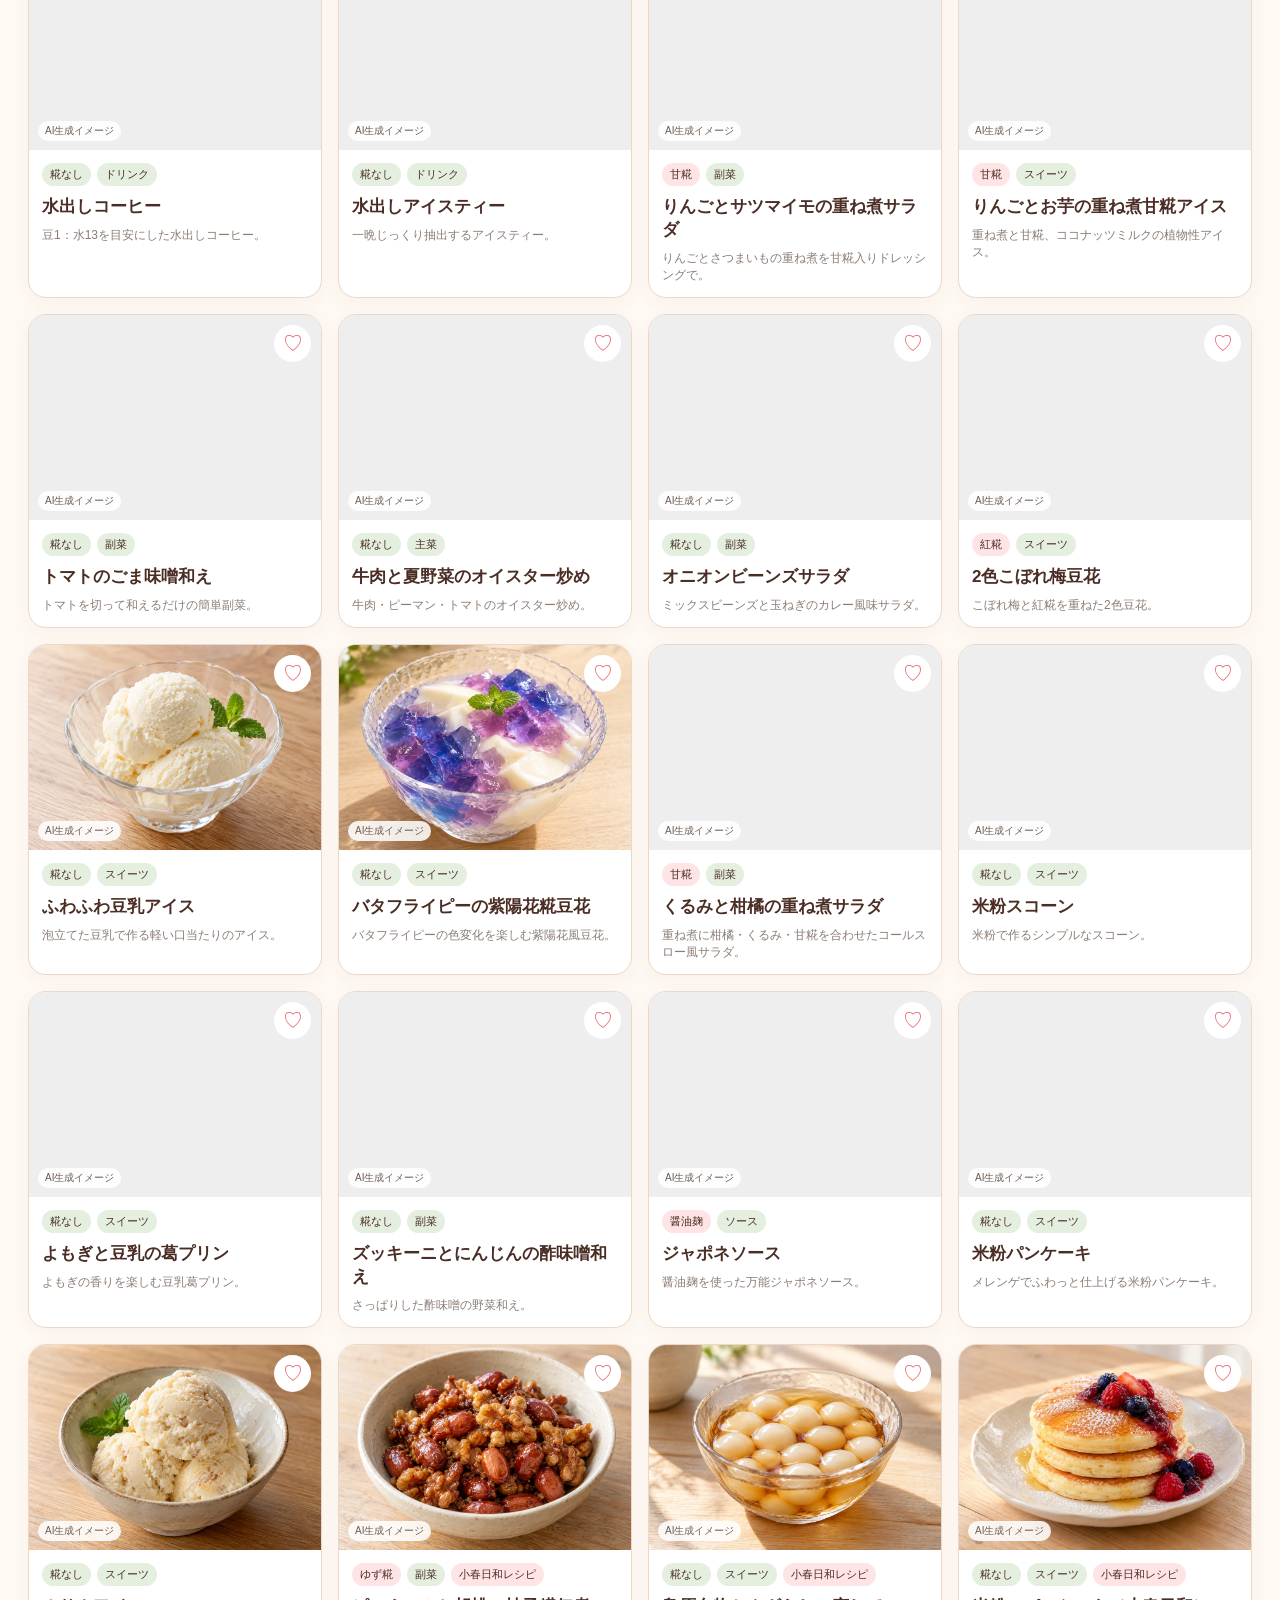
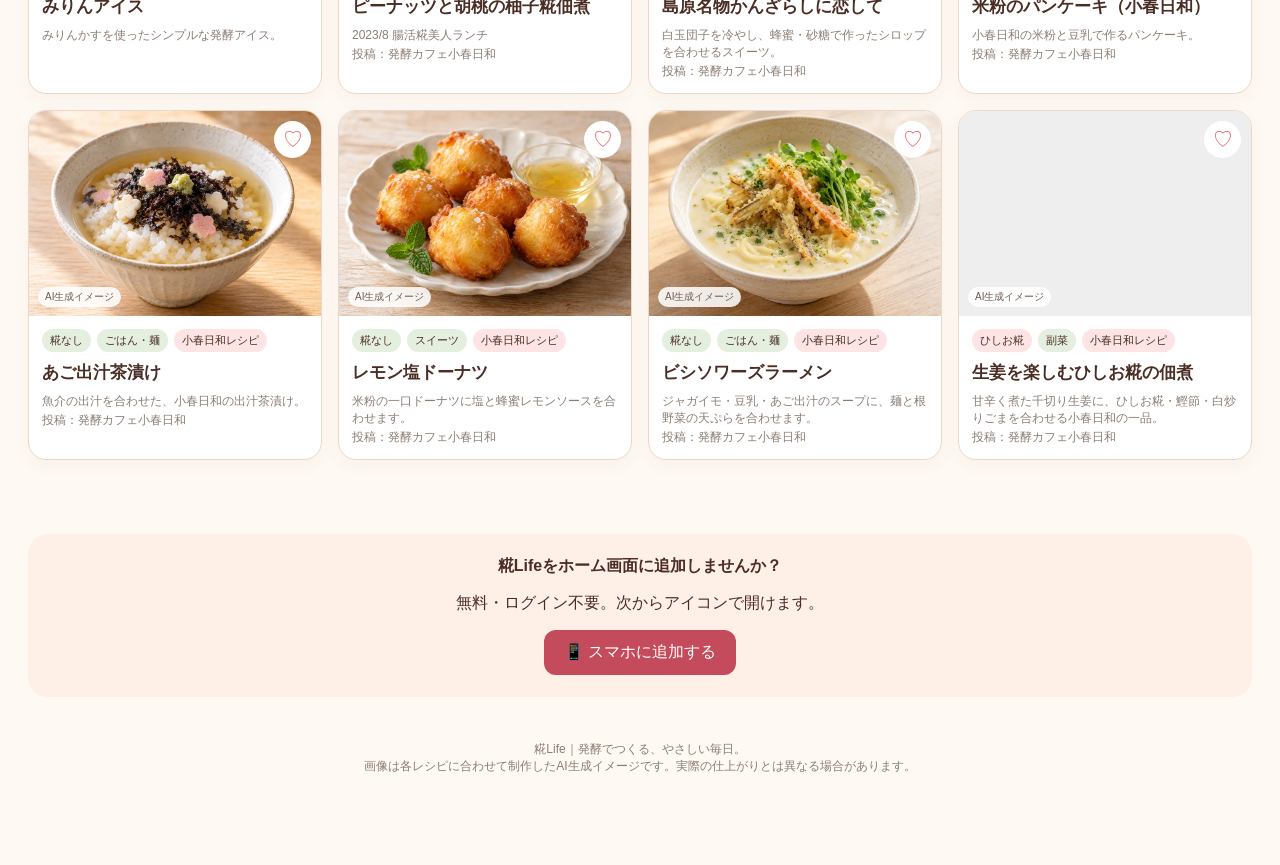
==== commit 50d53c56: "Add mobile app installation guide, branded icons and QR sharing" ====
--- a/index.html
+++ b/index.html
@@ -1,4 +1,4 @@
-<!doctype html><html lang="ja"><head><meta charset="utf-8"><meta name="viewport" content="width=device-width,initial-scale=1,viewport-fit=cover"><meta name="theme-color" content="#fffaf4"><link rel="manifest" href="manifest.webmanifest"><title>糀Life｜発酵でつくる、やさしい毎日</title><style>
+<!doctype html><html lang="ja"><head><meta charset="utf-8"><meta name="viewport" content="width=device-width,initial-scale=1,viewport-fit=cover"><meta name="theme-color" content="#fffaf4"><link rel="manifest" href="manifest.webmanifest"><link rel="apple-touch-icon" href="assets/icon-180.png"><meta name="apple-mobile-web-app-capable" content="yes"><meta name="apple-mobile-web-app-title" content="糀Life"><title>糀Life｜発酵でつくる、やさしい毎日</title><style>
 :root{--pink:#e96b70;--cream:#fff9f3;--ink:#4a2d24;--line:#ead8ca;--green:#6f8e5c;--gold:#d7953d;--peach:#f8dfd4}*{box-sizing:border-box}body{margin:0;background:var(--cream);color:var(--ink);font-family:-apple-system,BlinkMacSystemFont,"Hiragino Sans","Yu Gothic",sans-serif}button,input{font:inherit}button{cursor:pointer}.wrap{max-width:1450px;margin:auto;padding:0 28px}.top{background:#fff;position:sticky;top:0;z-index:20;border-bottom:1px solid #eee}.nav{height:84px;display:flex;align-items:center;gap:30px}.logo{font-family:serif;font-size:42px;font-weight:700;white-space:nowrap;color:#8f382f}.logo:before{content:"🌾";font-size:28px;margin-right:7px}.logo small{display:block;font:12px sans-serif;font-weight:500}.navlinks{display:flex;gap:25px;align-items:center;flex:1;justify-content:center}.navlinks button{border:0;background:none;color:#49382f}.navlinks b{display:block;font-size:20px}.navsearch{border:0;background:#fbecea;border-radius:28px;padding:14px 22px;width:310px}
 .hero{margin-top:0;min-height:470px;border-radius:0 0 28px 28px;overflow:hidden;position:relative;background:linear-gradient(90deg,rgba(65,37,24,.58) 0 38%,rgba(65,37,24,.18) 62%,rgba(255,249,239,.02)),url('assets/recipes/recipe-101.webp') center/cover}.heroText{padding:55px 48px;width:60%;position:relative;z-index:2}.hero h1{font-family:serif;font-weight:500;font-size:58px;line-height:1.35;margin:0 0 14px;color:#fff;text-shadow:0 2px 14px #3c241e80}.hero p{color:#fff;text-shadow:0 2px 10px #3c241e80;font-size:17px}.hero p{line-height:1.8}.bigsearch{display:flex;max-width:670px;background:#fff;border:2px solid #f09ba3;border-radius:40px;padding:5px;margin-top:18px}.bigsearch input{flex:1;border:0;outline:0;padding:12px 20px;background:transparent}.bigsearch button{border:0;border-radius:28px;background:var(--pink);color:#fff;padding:10px 35px}.cats{display:flex;gap:8px;overflow:auto;padding:17px 0}.chip{white-space:nowrap;border:1px solid #e7a7a1;background:#fff7f4;border-radius:24px;padding:10px 17px;color:#7a3933}.chip.on{background:var(--pink);color:#fff;border-color:var(--pink)}
 .kojiBar{display:grid;grid-template-columns:repeat(6,1fr);gap:10px;margin:18px 0 26px}.koji{background:#fff;border:1px solid var(--line);border-radius:50px;padding:14px 8px;text-align:center;box-shadow:0 5px 15px #6b50300b}.koji b{display:block;margin-top:5px}.promos{display:grid;grid-template-columns:1.25fr .8fr 1fr;gap:14px;margin:12px 0 28px}.promo{cursor:pointer;min-height:150px;border-radius:18px;padding:22px;position:relative;overflow:hidden;background:#f5e4d2}.promo:nth-child(2){background:#eef0dc}.promo:nth-child(3){background:#fbe0df}.promo h3{font-family:serif;font-size:24px;margin:0 0 8px}.promo .emo{position:absolute;right:16px;bottom:2px;font-size:75px}
@@ -7,12 +7,12 @@
 @media(max-width:900px){.navlinks{display:none}.navsearch{margin-left:auto}.heroText{width:78%}.grid{grid-template-columns:repeat(2,1fr)}.kojiBar{grid-template-columns:repeat(3,1fr)}}
 @media(max-width:600px){body{padding-bottom:70px}.wrap{padding:0 13px}.nav{height:65px}.logo{font-size:29px}.navsearch{display:none}.hero{min-height:365px;background-position:62% center}.hero:after{content:"";position:absolute;inset:0;background:linear-gradient(90deg,#38251dc4 0 40%,#38251d22)}.heroText{width:100%;padding:38px 20px}.hero h1{font-size:37px}.bigsearch button{padding:10px 18px}.promos{grid-template-columns:1fr}.grid{grid-template-columns:1fr 1fr;gap:9px}.photo{height:145px}.cardbody{padding:10px}.card h3{font-size:14px}.kojiBar{grid-template-columns:repeat(3,1fr)}.heading h2{font-size:25px}.filters{display:none}.bottom{display:flex;position:fixed;z-index:40;bottom:0;left:0;right:0;background:#fff;border-top:1px solid #eee;justify-content:space-around;padding:8px 2px calc(7px + env(safe-area-inset-bottom))}.bottom button{border:0;background:none;font-size:10px}.bottom b{display:block;font-size:20px}.modal{padding:20px 0 0}.sheet{min-height:100%;border-radius:20px 20px 0 0}.detailPhoto{height:240px}}
 .navlinks a,.bottom a{color:inherit;text-decoration:none;text-align:center;font-size:12px;padding:7px}.navlinks a b,.bottom a b{display:block;font-size:20px}#recipeHeading{scroll-margin-top:90px}.serv{flex-wrap:wrap}.shoppingItem{display:flex;gap:10px;padding:10px 0;border-bottom:1px solid #eee}.recentCard{text-align:left;cursor:pointer}:focus-visible{outline:3px solid #b45874;outline-offset:3px}#copyPanel{position:fixed;z-index:110;bottom:80px;background:white;left:5%;right:5%;padding:20px;border:1px solid #ddd;border-radius:16px}</style><script src="recipe-core.js"></script><script src="recipes-data.js"></script></head><body>
-<div class="top"><div class="wrap nav"><div class="logo">糀Life<small>発酵でつくる、やさしい毎日。</small></div><div class="navlinks"><button onclick="resetAll()"><b>⌂</b>ホーム</button><button onclick="focusSearch()"><b>⌕</b>レシピを探す</button><button onclick="document.querySelector('.kojiBar').scrollIntoView({behavior:'smooth'})"><b>🌿</b>糀の種類</button><a href="post.html"><b>＋</b>レシピを投稿</a><button onclick="showFav()"><b>♥</b>お気に入り</button><button onclick="showShopping()"><b>🛒</b>買い物リスト</button><button onclick="document.querySelector('.planner').scrollIntoView({behavior:'smooth'})"><b>▤</b>今日の献立</button></div><input id="navSearch" class="navsearch" aria-label="レシピ・食材・糀で検索" placeholder="レシピ・食材・糀で検索…"></div></div>
+<div class="top"><div class="wrap nav"><div class="logo">糀Life<small>発酵でつくる、やさしい毎日。</small></div><div class="navlinks"><a href="install.html"><b>📱</b>スマホに追加</a><button onclick="resetAll()"><b>⌂</b>ホーム</button><button onclick="focusSearch()"><b>⌕</b>レシピを探す</button><button onclick="document.querySelector('.kojiBar').scrollIntoView({behavior:'smooth'})"><b>🌿</b>糀の種類</button><a href="post.html"><b>＋</b>レシピを投稿</a><button onclick="showFav()"><b>♥</b>お気に入り</button><button onclick="showShopping()"><b>🛒</b>買い物リスト</button><button onclick="document.querySelector('.planner').scrollIntoView({behavior:'smooth'})"><b>▤</b>今日の献立</button></div><input id="navSearch" class="navsearch" aria-label="レシピ・食材・糀で検索" placeholder="レシピ・食材・糀で検索…"></div></div>
 <main class="wrap"><section class="hero"><div class="heroText"><h1>発酵でつくる、<br>やさしい毎日。</h1><p>糀の力で、毎日のごはんをもっとおいしく、もっと簡単に。<br>家族の「また作って」が増えるレシピを。</p><div class="bigsearch"><input id="search" aria-label="レシピ・食材・糀で検索" placeholder="レシピ・食材・糀で検索…"><button onclick="searchNow(search.value);scrollRecipes()">検索</button></div></div></section>
 <div class="cats"><button class="chip on" data-f="all">🍽 すべて</button><button class="chip" data-f="main">🍳 主菜</button><button class="chip" data-f="side">🌿 副菜</button><button class="chip" data-f="rice">🍚 ごはん・麺</button><button class="chip" data-f="sweet">🍰 スイーツ</button><button class="chip" data-f="drink">🥤 ドリンク</button><button class="chip" data-f="sauce">🥣 ソース・たれ</button><button class="chip" data-f="koji">🌾 糀あり</button><button class="chip" data-f="no">糀なし</button><button class="chip" data-f="import">小春日和レシピ</button><button class="chip" data-f="community">みんなの投稿</button></div>
 <div class="kojiBar"><button class="koji" data-k="甘糀">🍚<b>甘糀</b><small>自然な甘み</small></button><button class="koji" data-k="ひしお糀">🫘<b>ひしお糀</b><small>醤のうま味</small></button><button class="koji" data-k="醤油麹">🫙<b>醤油麹</b><small>旨みをプラス</small></button><button class="koji" data-k="ゆず糀">🍋<b>ゆず糀</b><small>爽やかな香り</small></button><button class="koji" data-k="レモン糀">🍋<b>レモン糀</b><small>さっぱり料理に</small></button><button class="koji" data-k="コンソメ糀">🥕<b>コンソメ糀</b><small>洋食に便利</small></button><button class="koji" data-k="カレー糀">🍛<b>カレー糀</b><small>スパイスの香り</small></button><button class="koji" data-k="納豆麹">🫘<b>納豆麹</b></button><button class="koji" data-k="くるみ味噌">🌰<b>くるみ味噌</b></button><button class="koji" data-k="紅糀">🌸<b>紅糀</b></button></div>
 <section class="planner"><h3>🍳 今日、何つくろう？</h3><p>気分から選ぶだけ。レシピをすぐ絞り込めます。</p><div class="plannerRow"><button data-f="main">🍳 しっかり主菜</button><button data-f="side">🥗 あと一品</button><button data-f="sweet">🍰 おやつ</button></div></section><h2 class="sectionTitle">食材から探す</h2><div class="quickFoods"><button onclick="foodSearch('鶏')">🐓 鶏肉</button><button onclick="foodSearch('豚')">🥩 豚肉</button><button onclick="foodSearch('牛')">🥩 牛肉</button><button onclick="foodSearch('豆腐')">□ 豆腐</button><button onclick="foodSearch('トマト')">🍅 トマト</button><button onclick="foodSearch('じゃがいも')">🥔 じゃがいも</button><button onclick="foodSearch('米粉')">🌾 米粉</button></div><div class="tipbox"><b>🌿 糀Lifeの使い方</b>料理名だけでなく、食材や糀の名前からも検索できます。気になるレシピは♡、必要な材料は買い物リストへ保存できます。材料は元の分量・人数・個数・全量の倍率で切り替えられます。端数は目安として調整してください。<br><a href="post.html">＋ あなたのレシピを投稿する</a>（無料のGitHubアカウントが必要です）</div><div id="recentWrap"></div><h2 class="sectionTitle">目的から探す</h2><section class="promos"><div class="promo" role="button" tabindex="0" onclick="filter('main');document.querySelector('.heading').scrollIntoView({behavior:'smooth'})" onkeydown="if(event.key==='Enter')this.click()"><h3>🍳 おかずを選ぶ</h3><b>毎日の食卓に、やさしい発酵ごはん</b><span class="emo">🍗</span></div><div class="promo" role="button" tabindex="0" onclick="filter('side');document.querySelector('.heading').scrollIntoView({behavior:'smooth'})" onkeydown="if(event.key==='Enter')this.click()"><h3>🥗 あと一品</h3><p>みんなで楽しめる毎日のごはん</p><span class="emo">🥗</span></div><div class="promo" role="button" tabindex="0" onclick="filter('sweet');document.querySelector('.heading').scrollIntoView({behavior:'smooth'})" onkeydown="if(event.key==='Enter')this.click()"><h3>🧁 おやつ・スイーツ</h3><p>甘糀で楽しむ、ほっとする甘さ</p><span class="emo">🍓</span></div></section>
-<div class="heading" id="recipeHeading"><h2>🍽 レシピ一覧 <span id="recipeCount" class="countBadge"></span></h2><div class="filters"><button class="chip on" data-f="all">すべて</button><button class="chip" data-f="koji">糀あり</button><button class="chip" data-f="no">糀なし</button></div></div><p id="communityNotice" role="status"></p><section class="grid" id="grid"></section><div id="empty" class="empty">該当するレシピがありません 🌿</div><footer style="text-align:center;padding:20px 15px 90px;color:#8b7d74;font-size:12px">糀Life｜発酵でつくる、やさしい毎日。<br>画像は各レシピに合わせて制作したAI生成イメージです。実際の仕上がりとは異なる場合があります。</footer></main>
+<div class="heading" id="recipeHeading"><h2>🍽 レシピ一覧 <span id="recipeCount" class="countBadge"></span></h2><div class="filters"><button class="chip on" data-f="all">すべて</button><button class="chip" data-f="koji">糀あり</button><button class="chip" data-f="no">糀なし</button></div></div><p id="communityNotice" role="status"></p><section class="grid" id="grid"></section><div id="empty" class="empty">該当するレシピがありません 🌿</div><aside style="margin:24px auto;padding:22px;border-radius:20px;background:#fff0e7;text-align:center"><strong>糀Lifeをホーム画面に追加しませんか？</strong><p>無料・ログイン不要。次からアイコンで開けます。</p><a href="install.html" style="display:inline-block;background:#c34b5b;color:white;padding:12px 20px;border-radius:12px;text-decoration:none">📱 スマホに追加する</a></aside><footer style="text-align:center;padding:20px 15px 90px;color:#8b7d74;font-size:12px">糀Life｜発酵でつくる、やさしい毎日。<br>画像は各レシピに合わせて制作したAI生成イメージです。実際の仕上がりとは異なる場合があります。</footer></main>
 <nav class="bottom"><button onclick="resetAll()"><b>⌂</b>ホーム</button><button onclick="focusSearch()"><b>⌕</b>レシピ</button><button onclick="document.querySelector('.kojiBar').scrollIntoView({behavior:'smooth'})"><b>🌿</b>糀</button><button onclick="showFav()"><b>♡</b>お気に入り</button><button onclick="showShopping()"><b>🛒</b>買い物</button><a href="post.html"><b>＋</b>投稿</a></nav>
 <div id="shoppingPanel" class="modal"><div class="sheet"><div class="detail"><button class="close" onclick="closeShopping()">×</button><h2>🛒 買い物リスト</h2><p class="meta">レシピから保存した材料です。買ったものをチェックできます。</p><div id="shoppingList"></div><div class="utility"><button onclick="clearShopping()">すべて削除</button><button onclick="shareShopping()">共有</button></div></div></div></div><div id="modal" class="modal" role="dialog" aria-modal="true" aria-labelledby="detailTitle"><div class="sheet"><div class="detailPhoto" style="position:relative"><span class="imageLabel">AI生成イメージ</span><img id="detailImg" src="assets/recipes/recipe-101.webp"></div><div class="detail"><button id="detailClose" class="close" aria-label="レシピを閉じる" onclick="closeModal()">×</button><div id="detailTags" class="tags"></div><h2 id="detailTitle"></h2><div id="detailMeta" class="meta"></div><p id="sourceAttribution" class="meta"></p><div class="utility"><button id="detailFav" onclick="toggleFav(current.id)">♡ お気に入り</button><button onclick="addToShopping()">🛒 材料を保存</button><button onclick="shareCurrent()">↗ 共有</button><button onclick="window.print()">▤ 印刷</button></div><div class="serv"><button data-s="1">1人分</button><button class="on" data-s="2">2人分</button><button data-s="4">4人分</button></div><h3>材料</h3><p id="portionLabel" class="meta"></p><table id="ingredients" class="ingredients"></table><h3>作り方</h3><ol id="steps" class="steps"></ol><div id="sourceNotice" class="note" style="display:none"></div><div id="note" class="note"></div></div></div></div>
 <script src="app.js"></script><section id="copyPanel" hidden class="wrap"><label for="copyFallback">共有する文章（選択してコピー）</label><textarea id="copyFallback" rows="5" style="width:100%"></textarea><button onclick="copyPanel.hidden=true">閉じる</button></section><div id="toast" class="toast"></div></body></html>
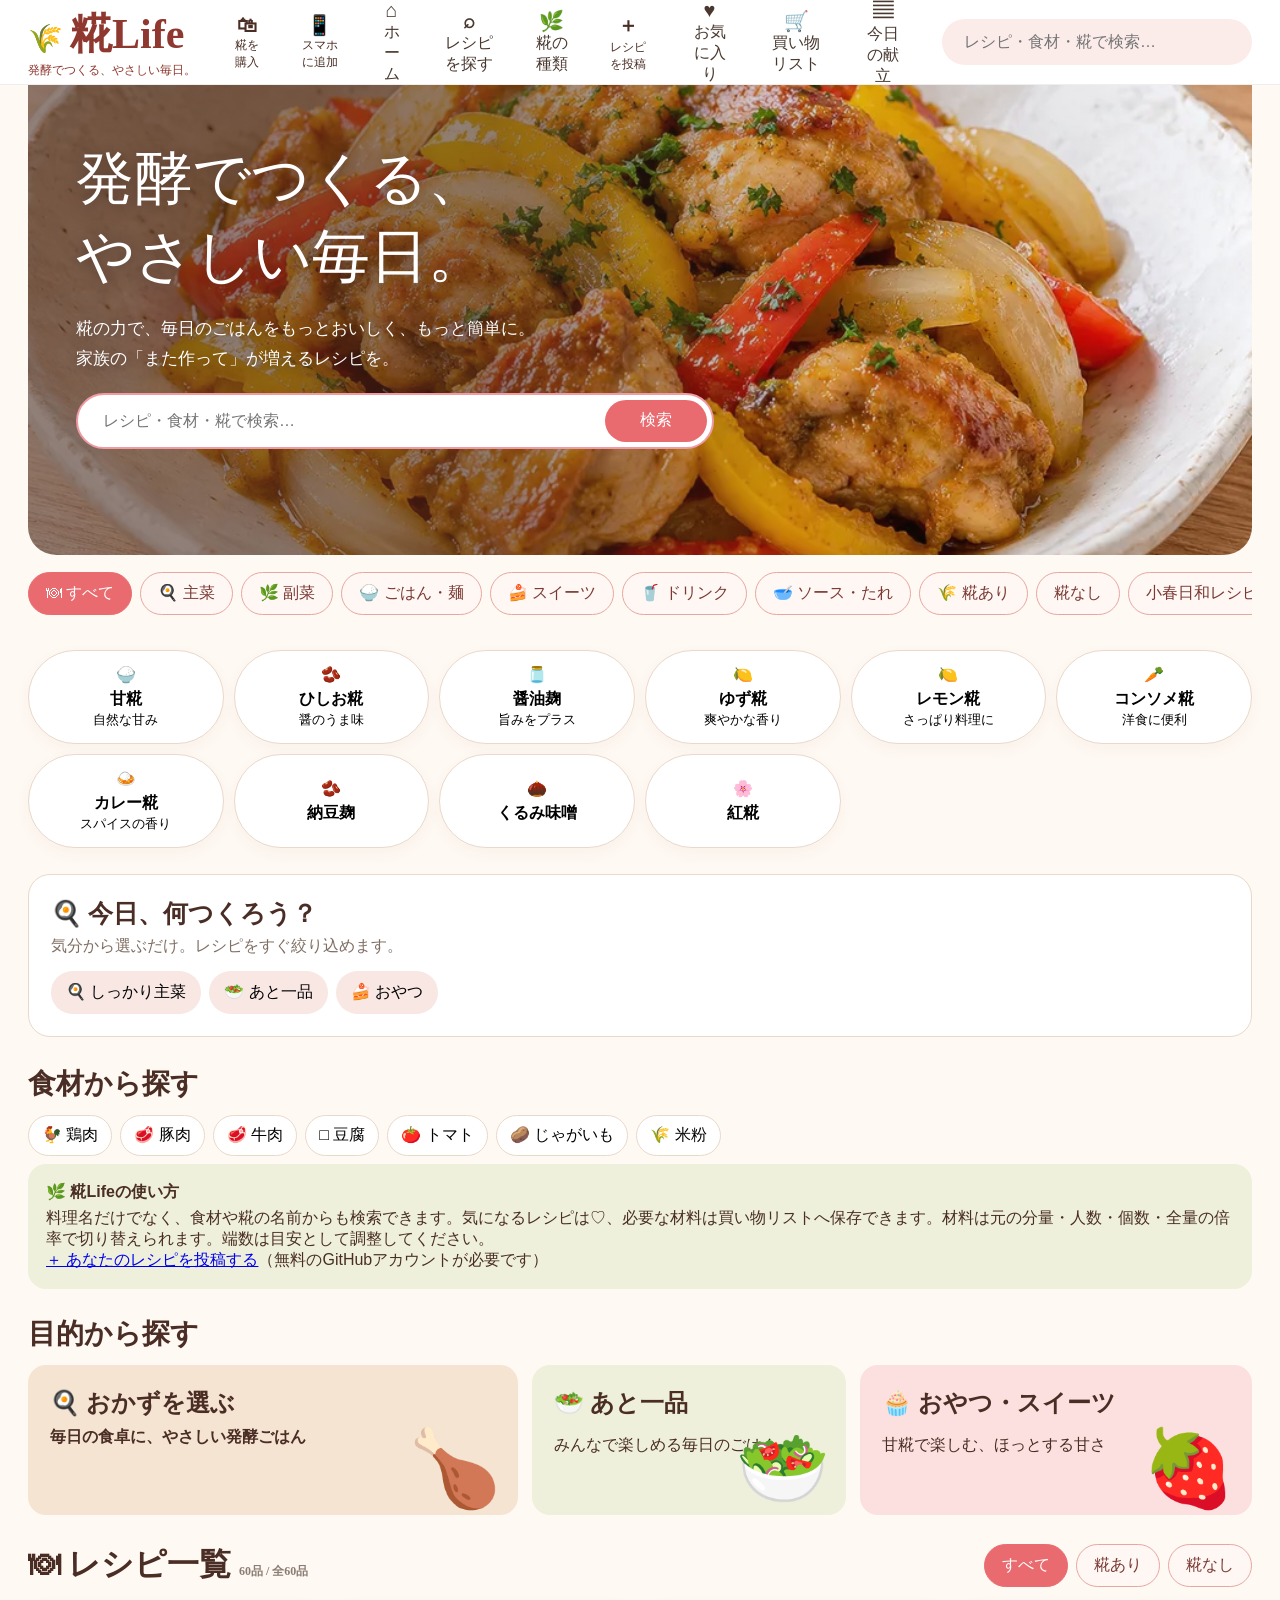
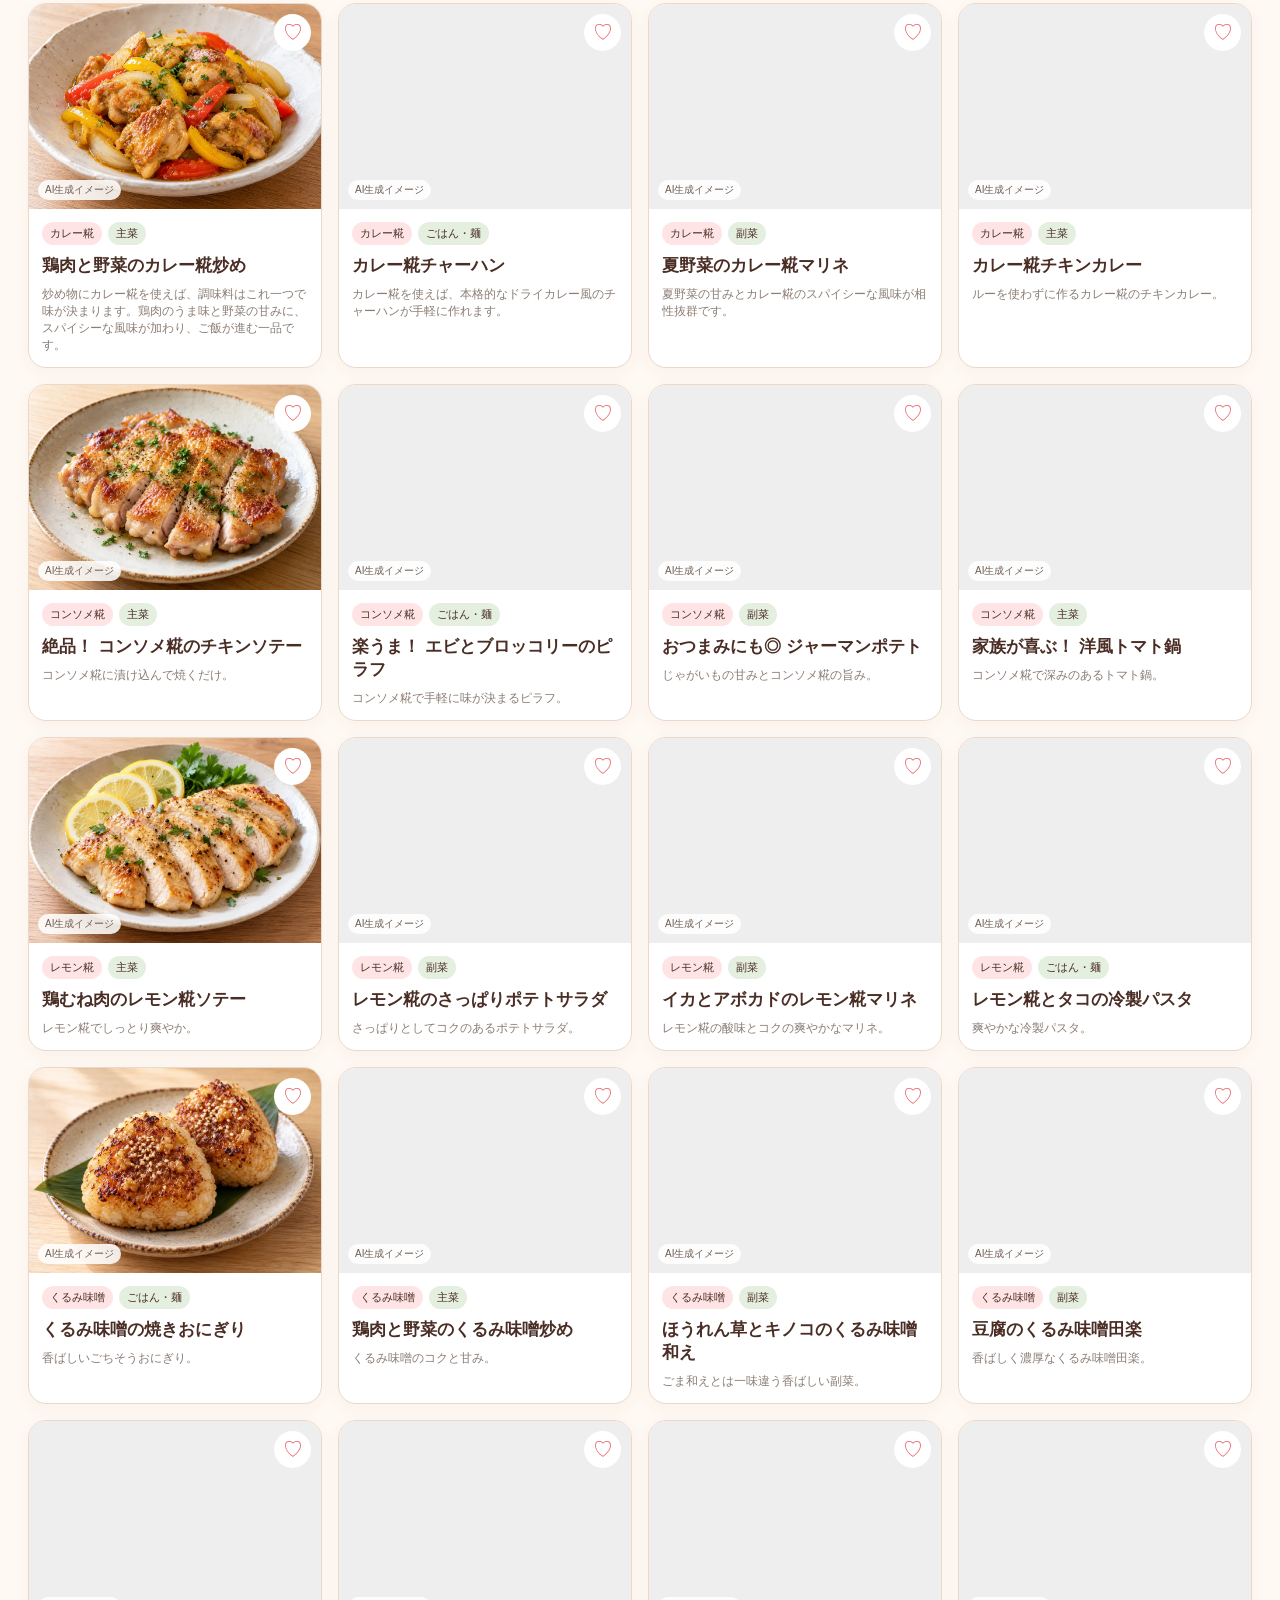
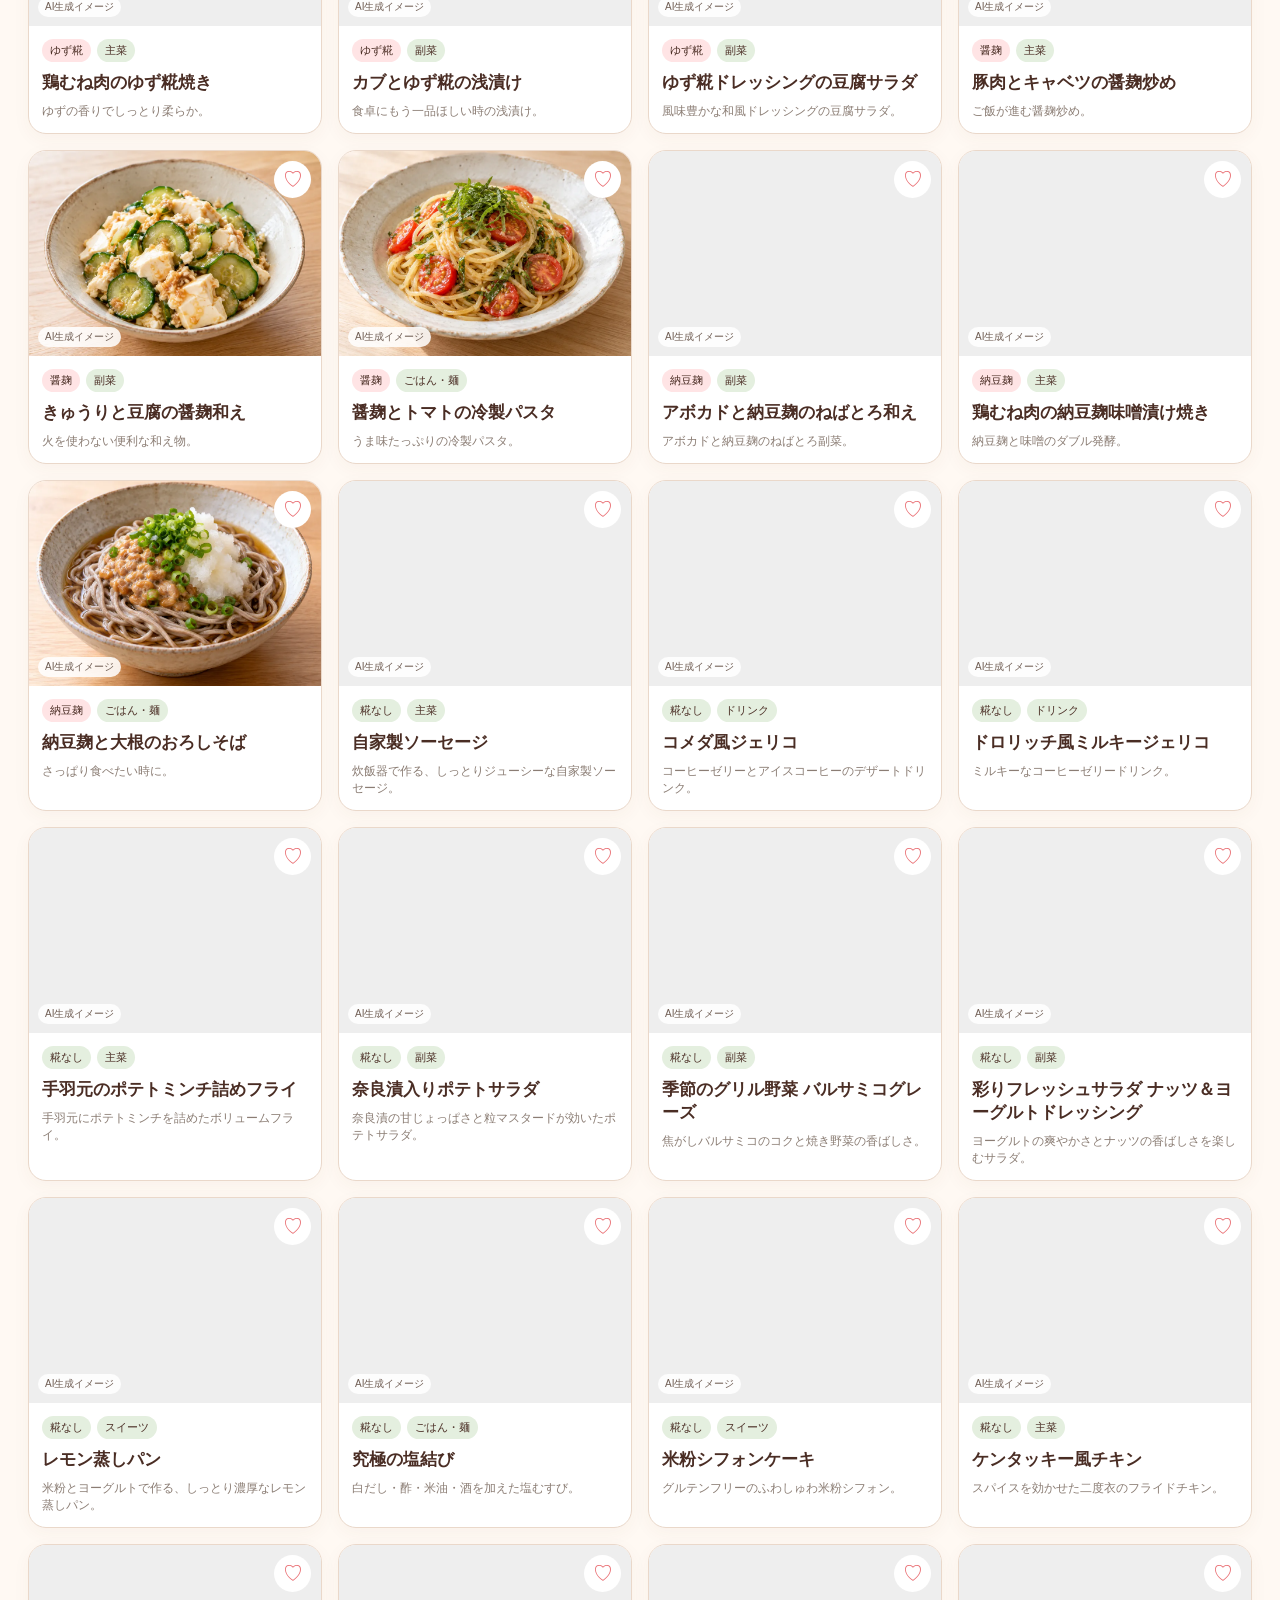
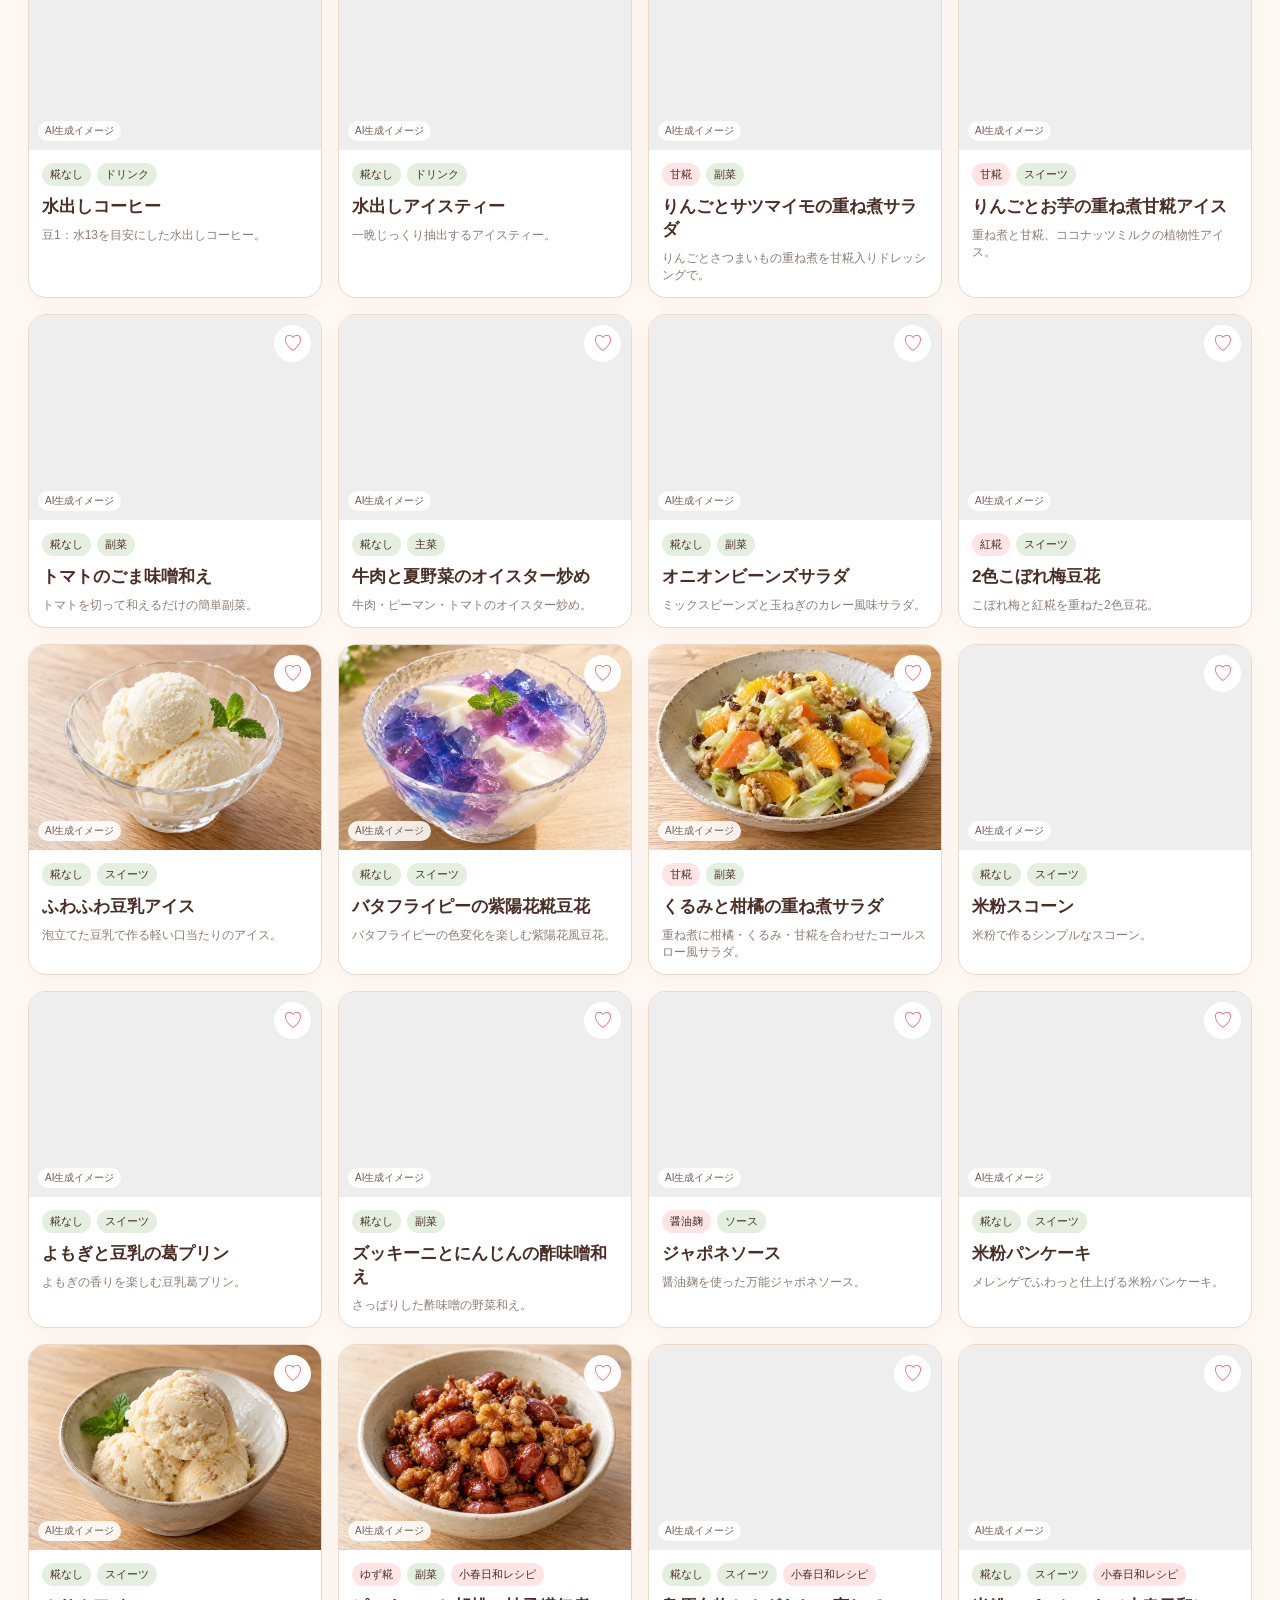
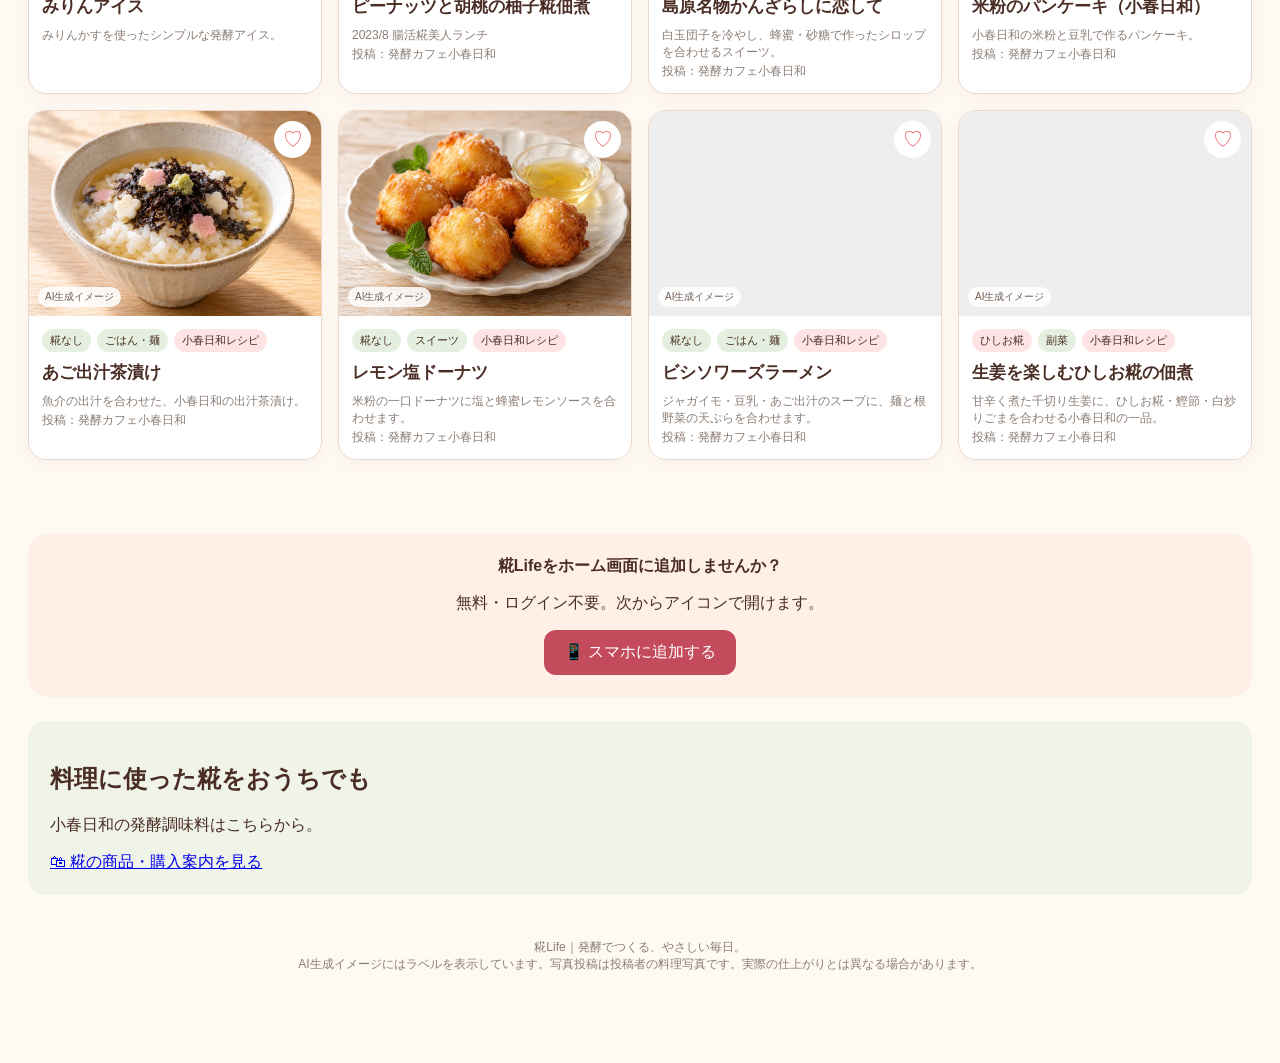
==== commit 0414fa6c: "Add recipe photo submissions, product storefront and inventory editor" ====
--- a/index.html
+++ b/index.html
@@ -7,12 +7,12 @@
 @media(max-width:900px){.navlinks{display:none}.navsearch{margin-left:auto}.heroText{width:78%}.grid{grid-template-columns:repeat(2,1fr)}.kojiBar{grid-template-columns:repeat(3,1fr)}}
 @media(max-width:600px){body{padding-bottom:70px}.wrap{padding:0 13px}.nav{height:65px}.logo{font-size:29px}.navsearch{display:none}.hero{min-height:365px;background-position:62% center}.hero:after{content:"";position:absolute;inset:0;background:linear-gradient(90deg,#38251dc4 0 40%,#38251d22)}.heroText{width:100%;padding:38px 20px}.hero h1{font-size:37px}.bigsearch button{padding:10px 18px}.promos{grid-template-columns:1fr}.grid{grid-template-columns:1fr 1fr;gap:9px}.photo{height:145px}.cardbody{padding:10px}.card h3{font-size:14px}.kojiBar{grid-template-columns:repeat(3,1fr)}.heading h2{font-size:25px}.filters{display:none}.bottom{display:flex;position:fixed;z-index:40;bottom:0;left:0;right:0;background:#fff;border-top:1px solid #eee;justify-content:space-around;padding:8px 2px calc(7px + env(safe-area-inset-bottom))}.bottom button{border:0;background:none;font-size:10px}.bottom b{display:block;font-size:20px}.modal{padding:20px 0 0}.sheet{min-height:100%;border-radius:20px 20px 0 0}.detailPhoto{height:240px}}
 .navlinks a,.bottom a{color:inherit;text-decoration:none;text-align:center;font-size:12px;padding:7px}.navlinks a b,.bottom a b{display:block;font-size:20px}#recipeHeading{scroll-margin-top:90px}.serv{flex-wrap:wrap}.shoppingItem{display:flex;gap:10px;padding:10px 0;border-bottom:1px solid #eee}.recentCard{text-align:left;cursor:pointer}:focus-visible{outline:3px solid #b45874;outline-offset:3px}#copyPanel{position:fixed;z-index:110;bottom:80px;background:white;left:5%;right:5%;padding:20px;border:1px solid #ddd;border-radius:16px}</style><script src="recipe-core.js"></script><script src="recipes-data.js"></script></head><body>
-<div class="top"><div class="wrap nav"><div class="logo">糀Life<small>発酵でつくる、やさしい毎日。</small></div><div class="navlinks"><a href="install.html"><b>📱</b>スマホに追加</a><button onclick="resetAll()"><b>⌂</b>ホーム</button><button onclick="focusSearch()"><b>⌕</b>レシピを探す</button><button onclick="document.querySelector('.kojiBar').scrollIntoView({behavior:'smooth'})"><b>🌿</b>糀の種類</button><a href="post.html"><b>＋</b>レシピを投稿</a><button onclick="showFav()"><b>♥</b>お気に入り</button><button onclick="showShopping()"><b>🛒</b>買い物リスト</button><button onclick="document.querySelector('.planner').scrollIntoView({behavior:'smooth'})"><b>▤</b>今日の献立</button></div><input id="navSearch" class="navsearch" aria-label="レシピ・食材・糀で検索" placeholder="レシピ・食材・糀で検索…"></div></div>
+<div class="top"><div class="wrap nav"><div class="logo">糀Life<small>発酵でつくる、やさしい毎日。</small></div><div class="navlinks"><a href="shop.html"><b>🛍</b>糀を購入</a><a href="install.html"><b>📱</b>スマホに追加</a><button onclick="resetAll()"><b>⌂</b>ホーム</button><button onclick="focusSearch()"><b>⌕</b>レシピを探す</button><button onclick="document.querySelector('.kojiBar').scrollIntoView({behavior:'smooth'})"><b>🌿</b>糀の種類</button><a href="post.html"><b>＋</b>レシピを投稿</a><button onclick="showFav()"><b>♥</b>お気に入り</button><button onclick="showShopping()"><b>🛒</b>買い物リスト</button><button onclick="document.querySelector('.planner').scrollIntoView({behavior:'smooth'})"><b>▤</b>今日の献立</button></div><input id="navSearch" class="navsearch" aria-label="レシピ・食材・糀で検索" placeholder="レシピ・食材・糀で検索…"></div></div>
 <main class="wrap"><section class="hero"><div class="heroText"><h1>発酵でつくる、<br>やさしい毎日。</h1><p>糀の力で、毎日のごはんをもっとおいしく、もっと簡単に。<br>家族の「また作って」が増えるレシピを。</p><div class="bigsearch"><input id="search" aria-label="レシピ・食材・糀で検索" placeholder="レシピ・食材・糀で検索…"><button onclick="searchNow(search.value);scrollRecipes()">検索</button></div></div></section>
 <div class="cats"><button class="chip on" data-f="all">🍽 すべて</button><button class="chip" data-f="main">🍳 主菜</button><button class="chip" data-f="side">🌿 副菜</button><button class="chip" data-f="rice">🍚 ごはん・麺</button><button class="chip" data-f="sweet">🍰 スイーツ</button><button class="chip" data-f="drink">🥤 ドリンク</button><button class="chip" data-f="sauce">🥣 ソース・たれ</button><button class="chip" data-f="koji">🌾 糀あり</button><button class="chip" data-f="no">糀なし</button><button class="chip" data-f="import">小春日和レシピ</button><button class="chip" data-f="community">みんなの投稿</button></div>
 <div class="kojiBar"><button class="koji" data-k="甘糀">🍚<b>甘糀</b><small>自然な甘み</small></button><button class="koji" data-k="ひしお糀">🫘<b>ひしお糀</b><small>醤のうま味</small></button><button class="koji" data-k="醤油麹">🫙<b>醤油麹</b><small>旨みをプラス</small></button><button class="koji" data-k="ゆず糀">🍋<b>ゆず糀</b><small>爽やかな香り</small></button><button class="koji" data-k="レモン糀">🍋<b>レモン糀</b><small>さっぱり料理に</small></button><button class="koji" data-k="コンソメ糀">🥕<b>コンソメ糀</b><small>洋食に便利</small></button><button class="koji" data-k="カレー糀">🍛<b>カレー糀</b><small>スパイスの香り</small></button><button class="koji" data-k="納豆麹">🫘<b>納豆麹</b></button><button class="koji" data-k="くるみ味噌">🌰<b>くるみ味噌</b></button><button class="koji" data-k="紅糀">🌸<b>紅糀</b></button></div>
 <section class="planner"><h3>🍳 今日、何つくろう？</h3><p>気分から選ぶだけ。レシピをすぐ絞り込めます。</p><div class="plannerRow"><button data-f="main">🍳 しっかり主菜</button><button data-f="side">🥗 あと一品</button><button data-f="sweet">🍰 おやつ</button></div></section><h2 class="sectionTitle">食材から探す</h2><div class="quickFoods"><button onclick="foodSearch('鶏')">🐓 鶏肉</button><button onclick="foodSearch('豚')">🥩 豚肉</button><button onclick="foodSearch('牛')">🥩 牛肉</button><button onclick="foodSearch('豆腐')">□ 豆腐</button><button onclick="foodSearch('トマト')">🍅 トマト</button><button onclick="foodSearch('じゃがいも')">🥔 じゃがいも</button><button onclick="foodSearch('米粉')">🌾 米粉</button></div><div class="tipbox"><b>🌿 糀Lifeの使い方</b>料理名だけでなく、食材や糀の名前からも検索できます。気になるレシピは♡、必要な材料は買い物リストへ保存できます。材料は元の分量・人数・個数・全量の倍率で切り替えられます。端数は目安として調整してください。<br><a href="post.html">＋ あなたのレシピを投稿する</a>（無料のGitHubアカウントが必要です）</div><div id="recentWrap"></div><h2 class="sectionTitle">目的から探す</h2><section class="promos"><div class="promo" role="button" tabindex="0" onclick="filter('main');document.querySelector('.heading').scrollIntoView({behavior:'smooth'})" onkeydown="if(event.key==='Enter')this.click()"><h3>🍳 おかずを選ぶ</h3><b>毎日の食卓に、やさしい発酵ごはん</b><span class="emo">🍗</span></div><div class="promo" role="button" tabindex="0" onclick="filter('side');document.querySelector('.heading').scrollIntoView({behavior:'smooth'})" onkeydown="if(event.key==='Enter')this.click()"><h3>🥗 あと一品</h3><p>みんなで楽しめる毎日のごはん</p><span class="emo">🥗</span></div><div class="promo" role="button" tabindex="0" onclick="filter('sweet');document.querySelector('.heading').scrollIntoView({behavior:'smooth'})" onkeydown="if(event.key==='Enter')this.click()"><h3>🧁 おやつ・スイーツ</h3><p>甘糀で楽しむ、ほっとする甘さ</p><span class="emo">🍓</span></div></section>
-<div class="heading" id="recipeHeading"><h2>🍽 レシピ一覧 <span id="recipeCount" class="countBadge"></span></h2><div class="filters"><button class="chip on" data-f="all">すべて</button><button class="chip" data-f="koji">糀あり</button><button class="chip" data-f="no">糀なし</button></div></div><p id="communityNotice" role="status"></p><section class="grid" id="grid"></section><div id="empty" class="empty">該当するレシピがありません 🌿</div><aside style="margin:24px auto;padding:22px;border-radius:20px;background:#fff0e7;text-align:center"><strong>糀Lifeをホーム画面に追加しませんか？</strong><p>無料・ログイン不要。次からアイコンで開けます。</p><a href="install.html" style="display:inline-block;background:#c34b5b;color:white;padding:12px 20px;border-radius:12px;text-decoration:none">📱 スマホに追加する</a></aside><footer style="text-align:center;padding:20px 15px 90px;color:#8b7d74;font-size:12px">糀Life｜発酵でつくる、やさしい毎日。<br>画像は各レシピに合わせて制作したAI生成イメージです。実際の仕上がりとは異なる場合があります。</footer></main>
+<div class="heading" id="recipeHeading"><h2>🍽 レシピ一覧 <span id="recipeCount" class="countBadge"></span></h2><div class="filters"><button class="chip on" data-f="all">すべて</button><button class="chip" data-f="koji">糀あり</button><button class="chip" data-f="no">糀なし</button></div></div><p id="communityNotice" role="status"></p><section class="grid" id="grid"></section><div id="empty" class="empty">該当するレシピがありません 🌿</div><aside style="margin:24px auto;padding:22px;border-radius:20px;background:#fff0e7;text-align:center"><strong>糀Lifeをホーム画面に追加しませんか？</strong><p>無料・ログイン不要。次からアイコンで開けます。</p><a href="install.html" style="display:inline-block;background:#c34b5b;color:white;padding:12px 20px;border-radius:12px;text-decoration:none">📱 スマホに追加する</a></aside><section style="background:#f0f3e8;padding:22px;border-radius:18px;margin:24px 0"><h2>料理に使った糀をおうちでも</h2><p>小春日和の発酵調味料はこちらから。</p><a href="shop.html">🛍 糀の商品・購入案内を見る</a></section><footer style="text-align:center;padding:20px 15px 90px;color:#8b7d74;font-size:12px">糀Life｜発酵でつくる、やさしい毎日。<br>AI生成イメージにはラベルを表示しています。写真投稿は投稿者の料理写真です。実際の仕上がりとは異なる場合があります。</footer></main>
 <nav class="bottom"><button onclick="resetAll()"><b>⌂</b>ホーム</button><button onclick="focusSearch()"><b>⌕</b>レシピ</button><button onclick="document.querySelector('.kojiBar').scrollIntoView({behavior:'smooth'})"><b>🌿</b>糀</button><button onclick="showFav()"><b>♡</b>お気に入り</button><button onclick="showShopping()"><b>🛒</b>買い物</button><a href="post.html"><b>＋</b>投稿</a></nav>
 <div id="shoppingPanel" class="modal"><div class="sheet"><div class="detail"><button class="close" onclick="closeShopping()">×</button><h2>🛒 買い物リスト</h2><p class="meta">レシピから保存した材料です。買ったものをチェックできます。</p><div id="shoppingList"></div><div class="utility"><button onclick="clearShopping()">すべて削除</button><button onclick="shareShopping()">共有</button></div></div></div></div><div id="modal" class="modal" role="dialog" aria-modal="true" aria-labelledby="detailTitle"><div class="sheet"><div class="detailPhoto" style="position:relative"><span class="imageLabel">AI生成イメージ</span><img id="detailImg" src="assets/recipes/recipe-101.webp"></div><div class="detail"><button id="detailClose" class="close" aria-label="レシピを閉じる" onclick="closeModal()">×</button><div id="detailTags" class="tags"></div><h2 id="detailTitle"></h2><div id="detailMeta" class="meta"></div><p id="sourceAttribution" class="meta"></p><div class="utility"><button id="detailFav" onclick="toggleFav(current.id)">♡ お気に入り</button><button onclick="addToShopping()">🛒 材料を保存</button><button onclick="shareCurrent()">↗ 共有</button><button onclick="window.print()">▤ 印刷</button></div><div class="serv"><button data-s="1">1人分</button><button class="on" data-s="2">2人分</button><button data-s="4">4人分</button></div><h3>材料</h3><p id="portionLabel" class="meta"></p><table id="ingredients" class="ingredients"></table><h3>作り方</h3><ol id="steps" class="steps"></ol><div id="sourceNotice" class="note" style="display:none"></div><div id="note" class="note"></div></div></div></div>
 <script src="app.js"></script><section id="copyPanel" hidden class="wrap"><label for="copyFallback">共有する文章（選択してコピー）</label><textarea id="copyFallback" rows="5" style="width:100%"></textarea><button onclick="copyPanel.hidden=true">閉じる</button></section><div id="toast" class="toast"></div></body></html>
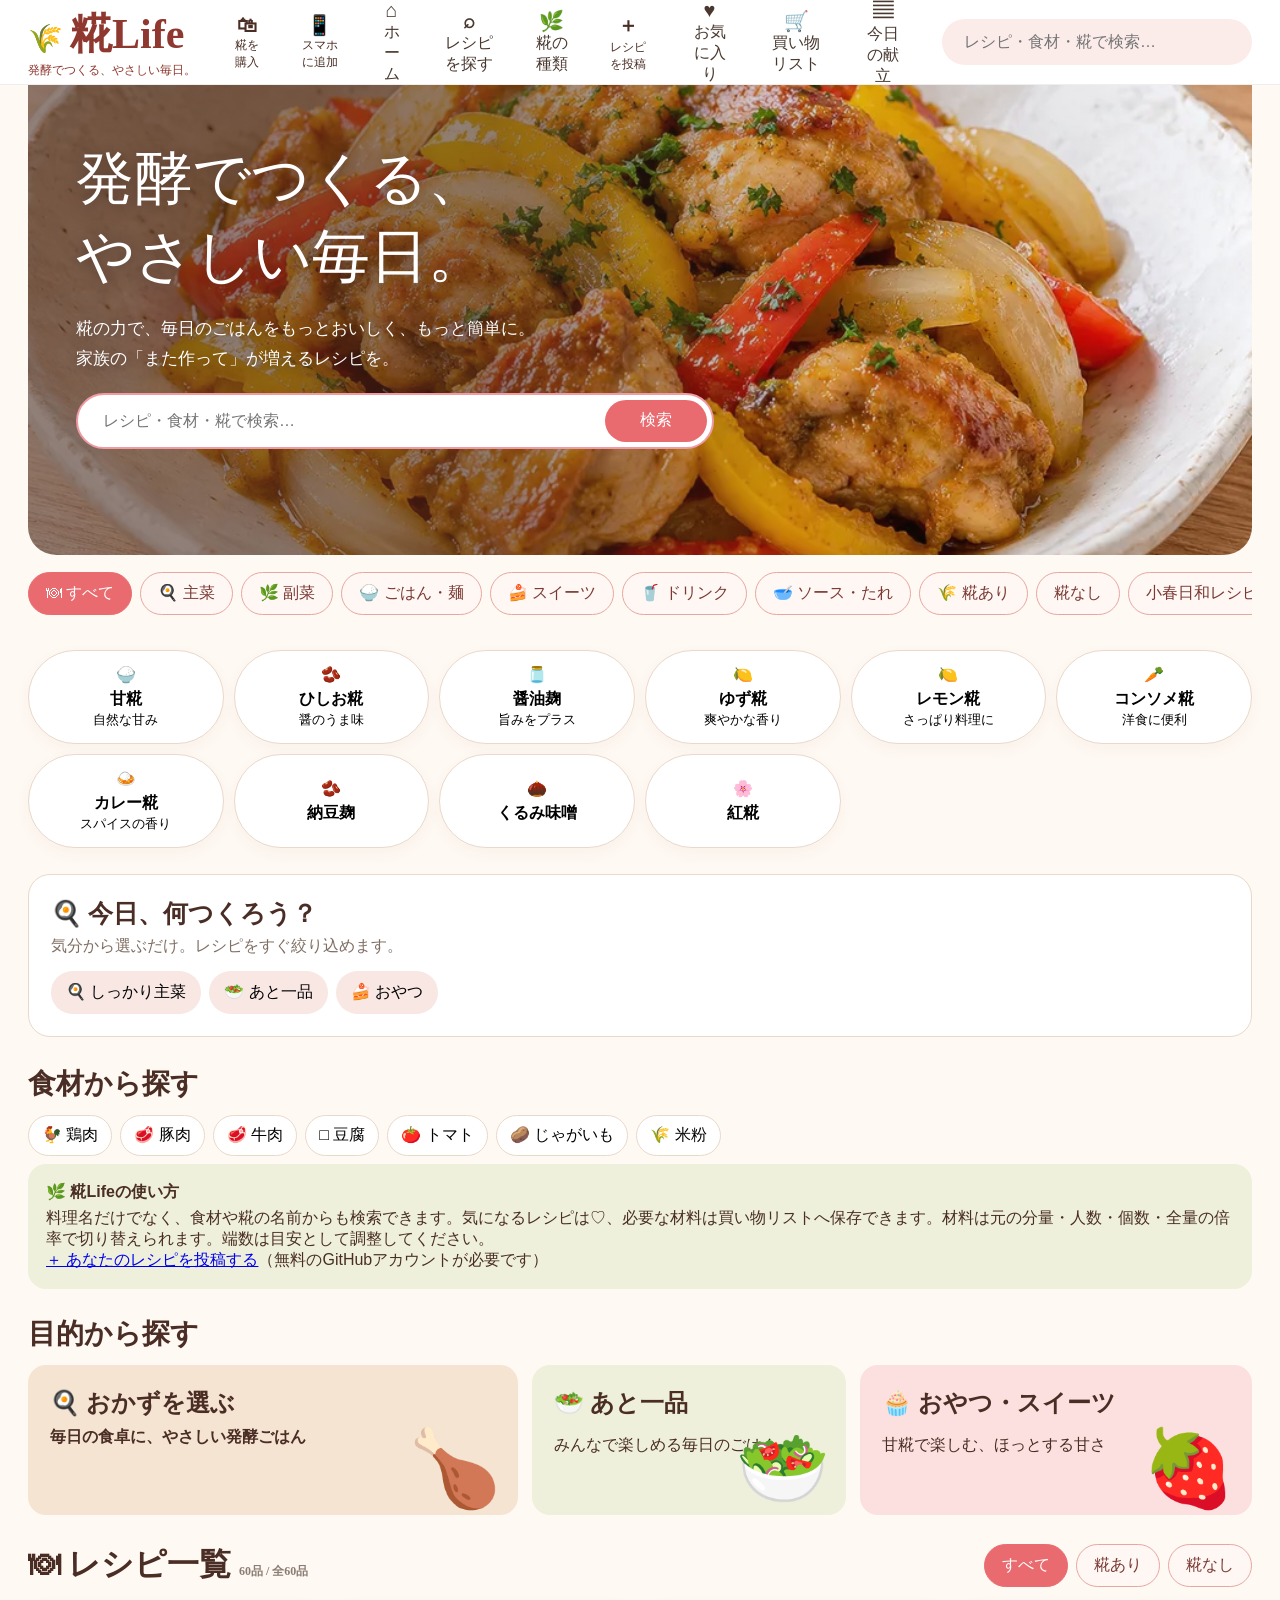
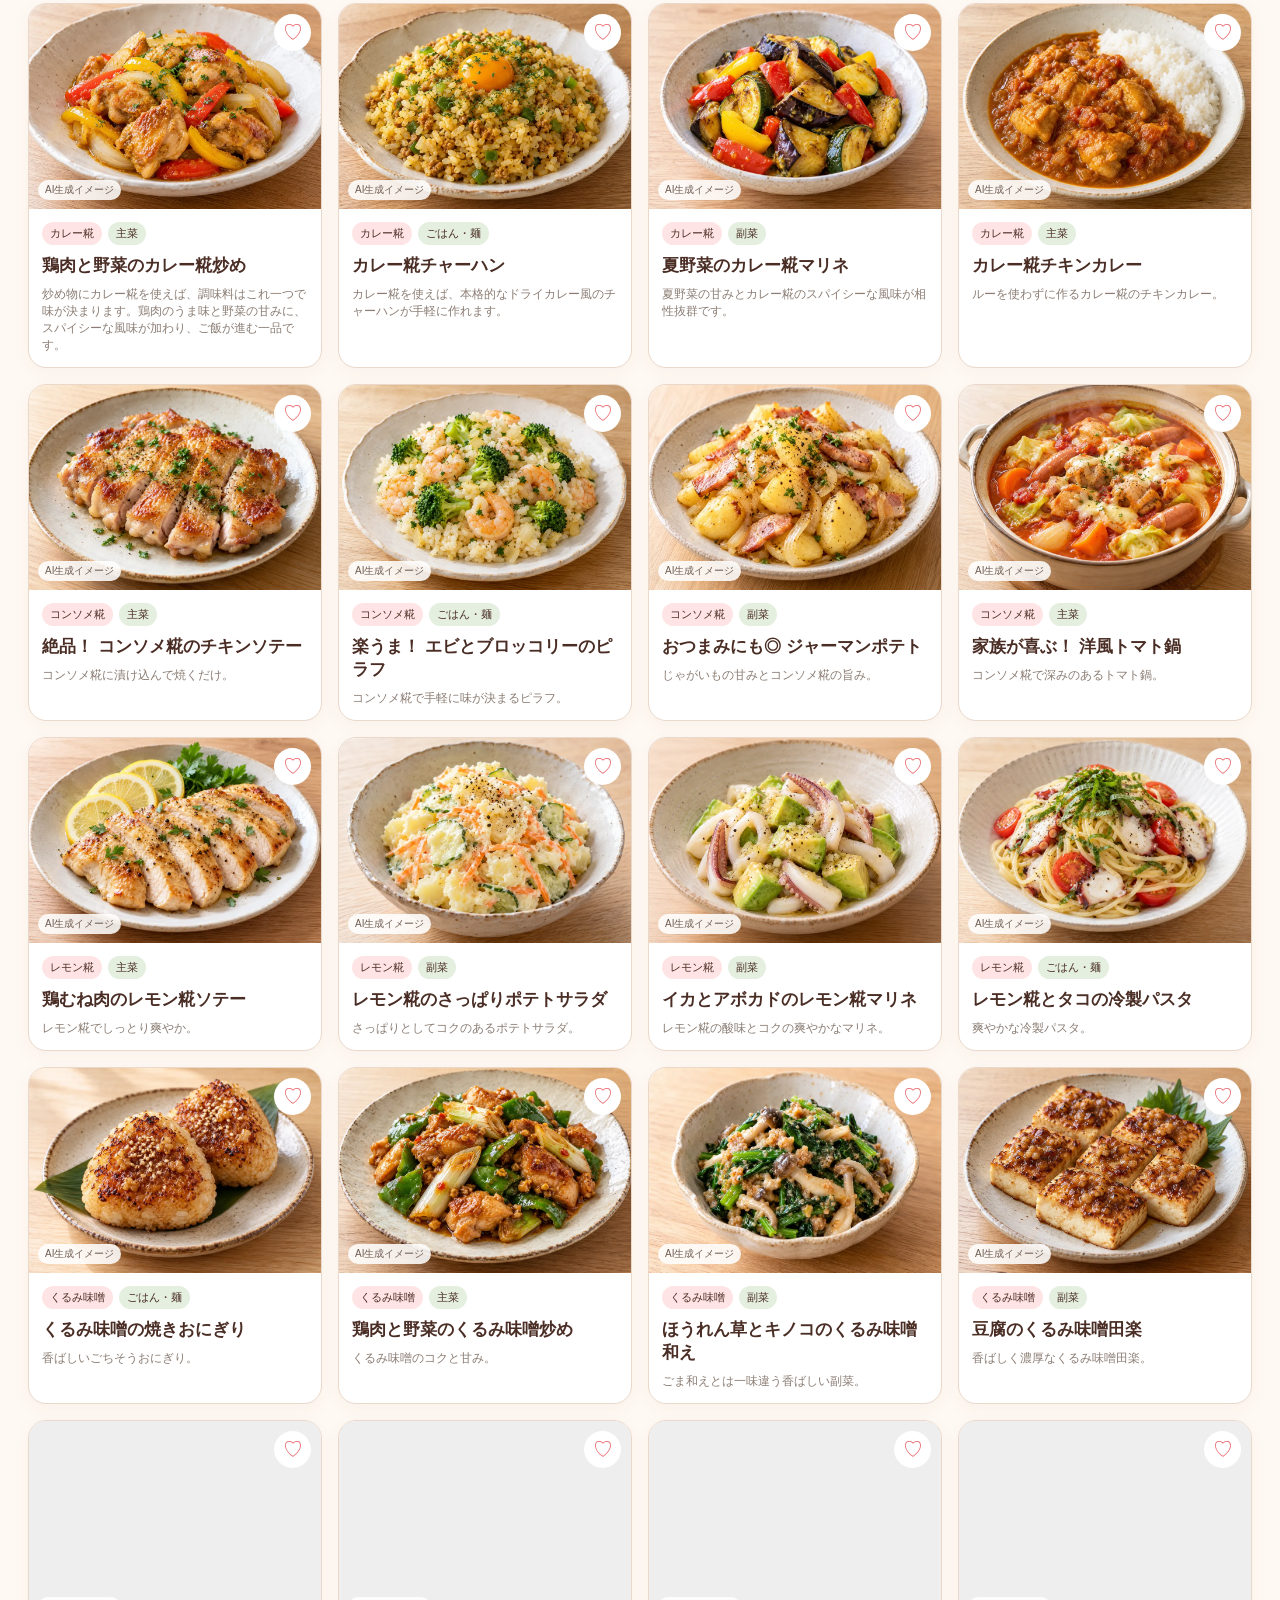
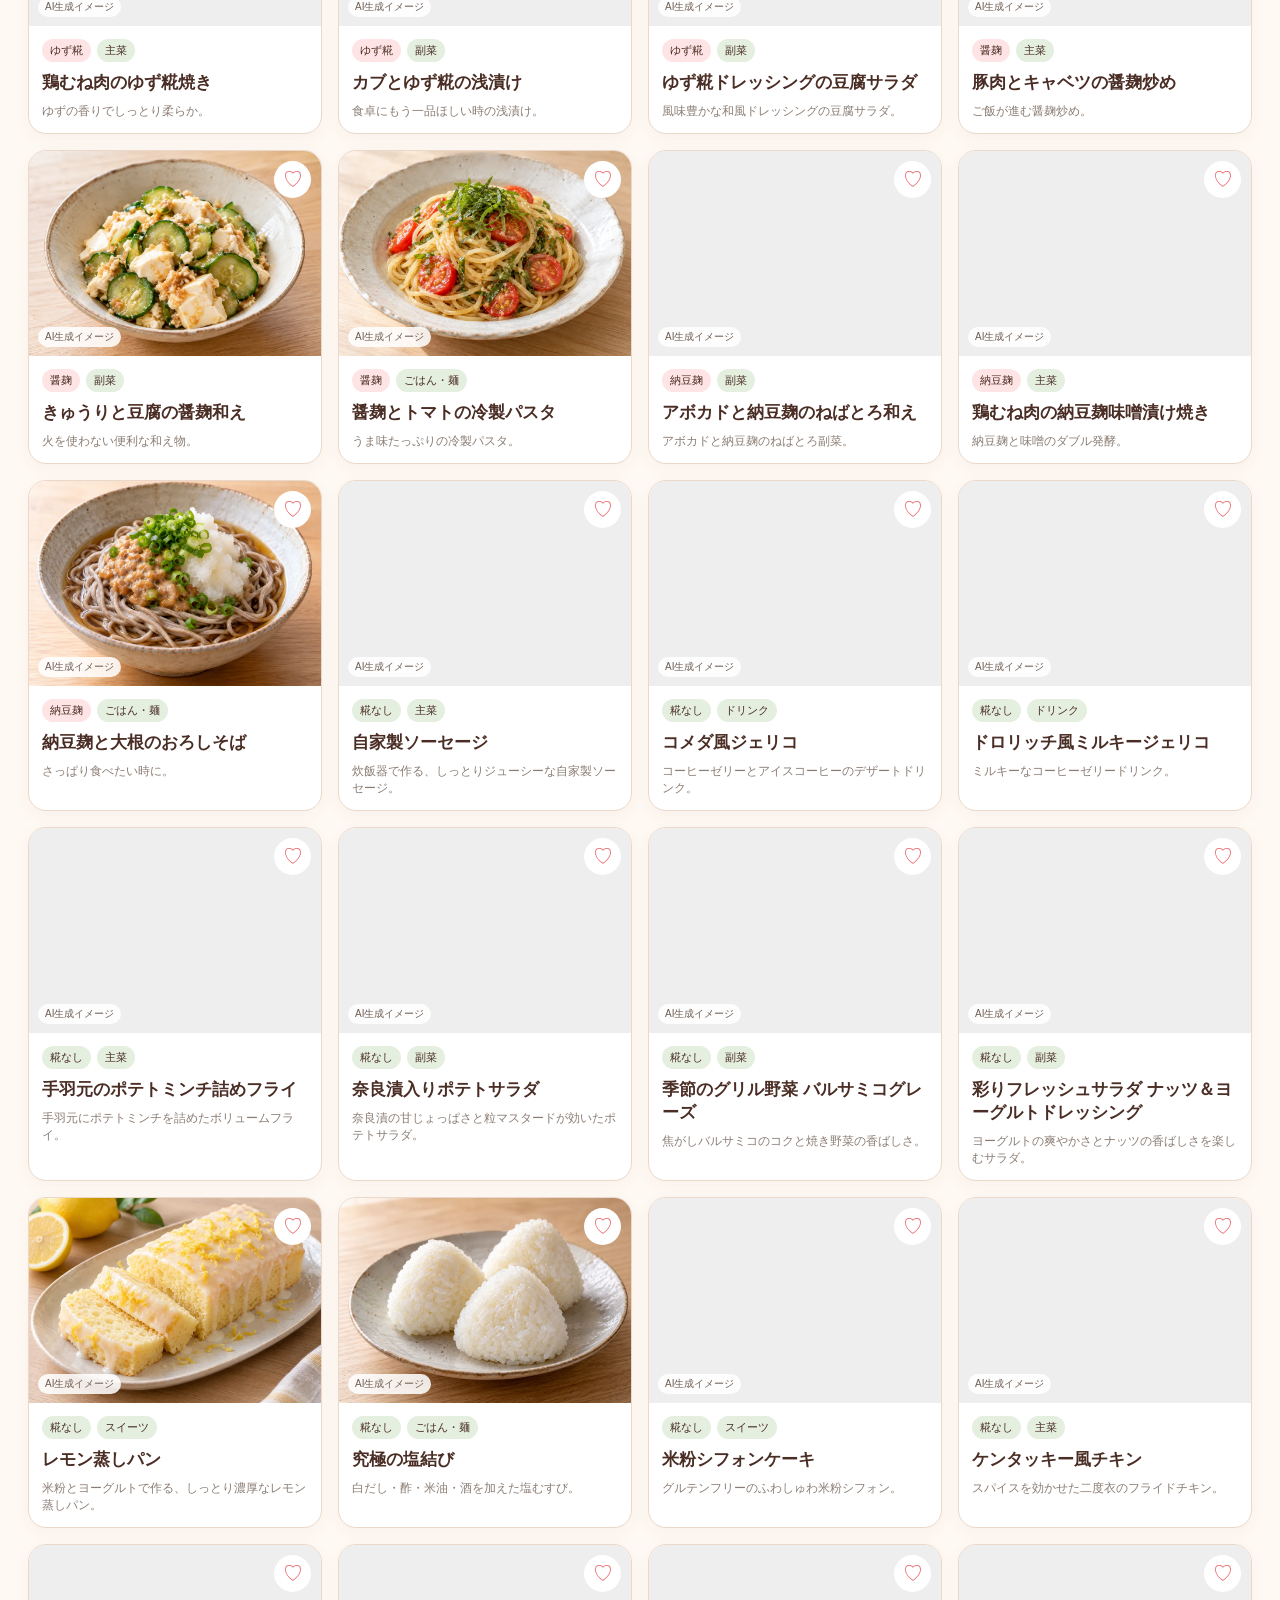
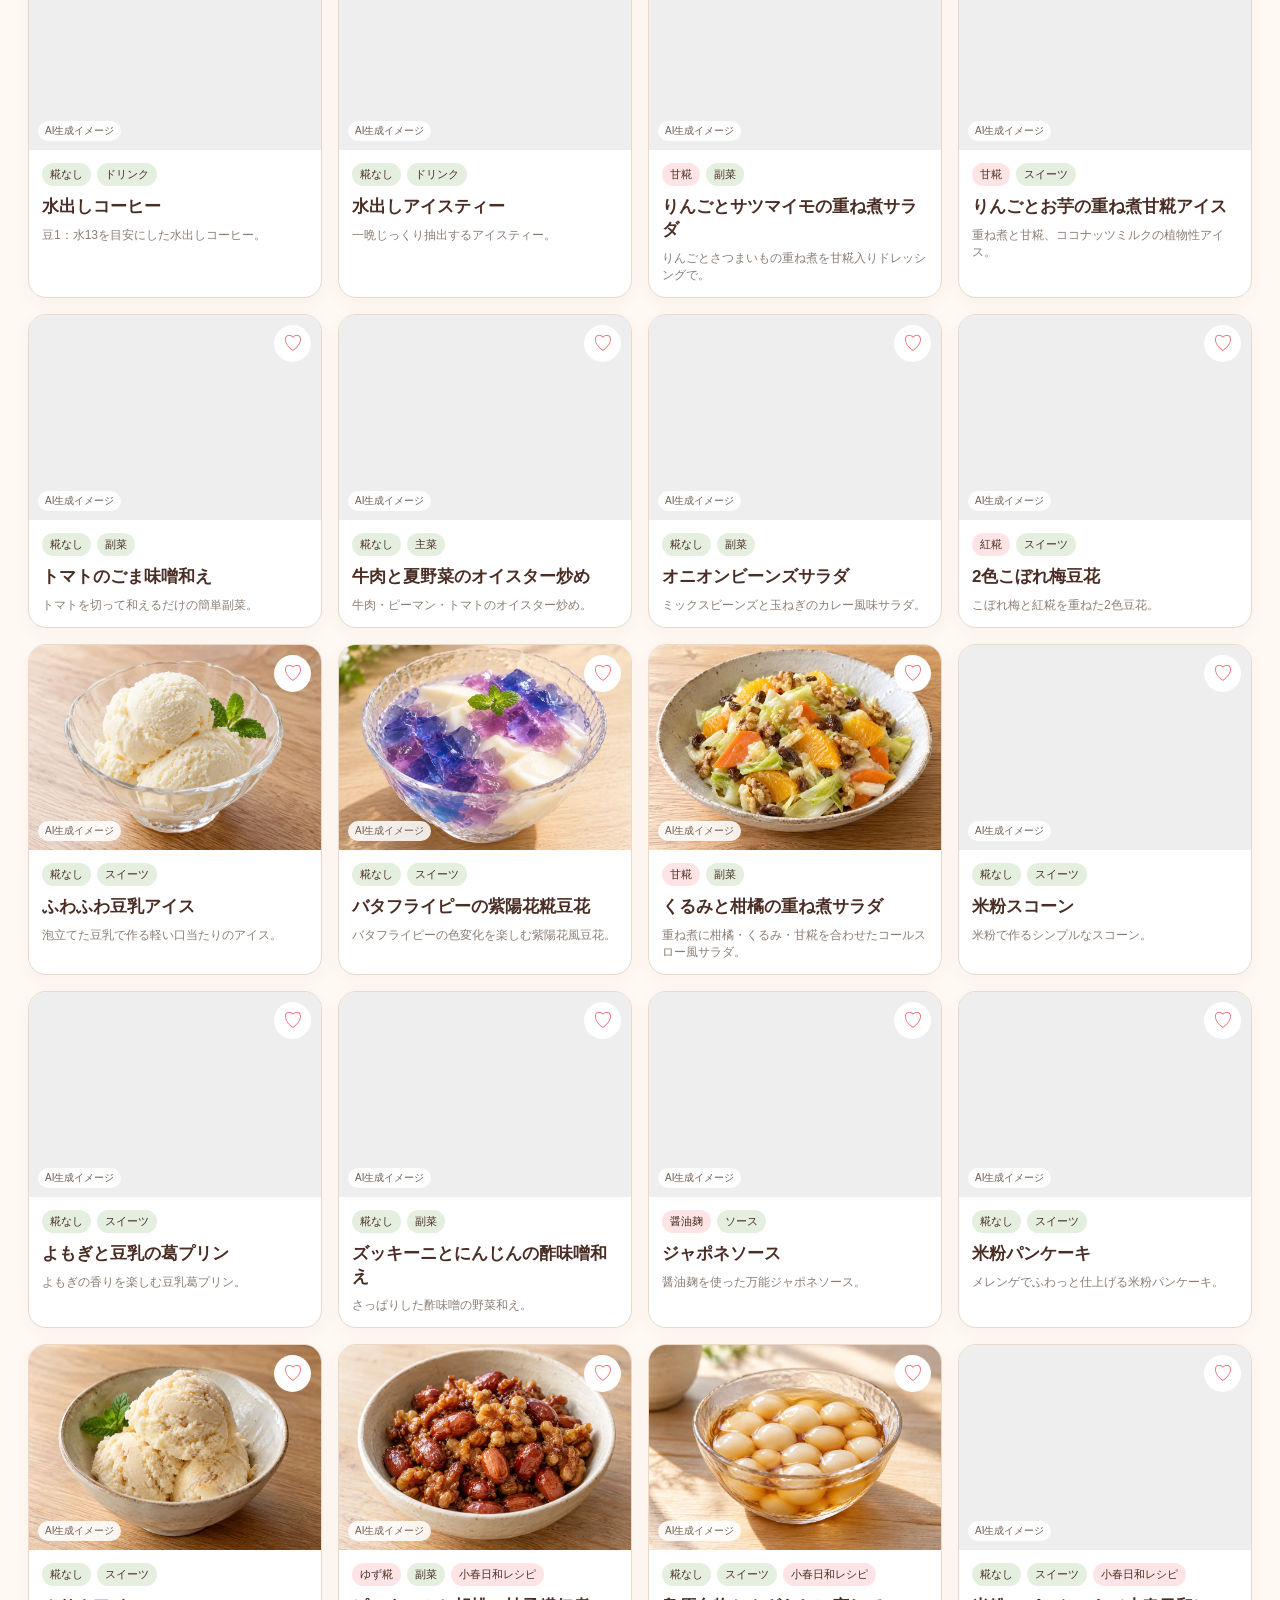
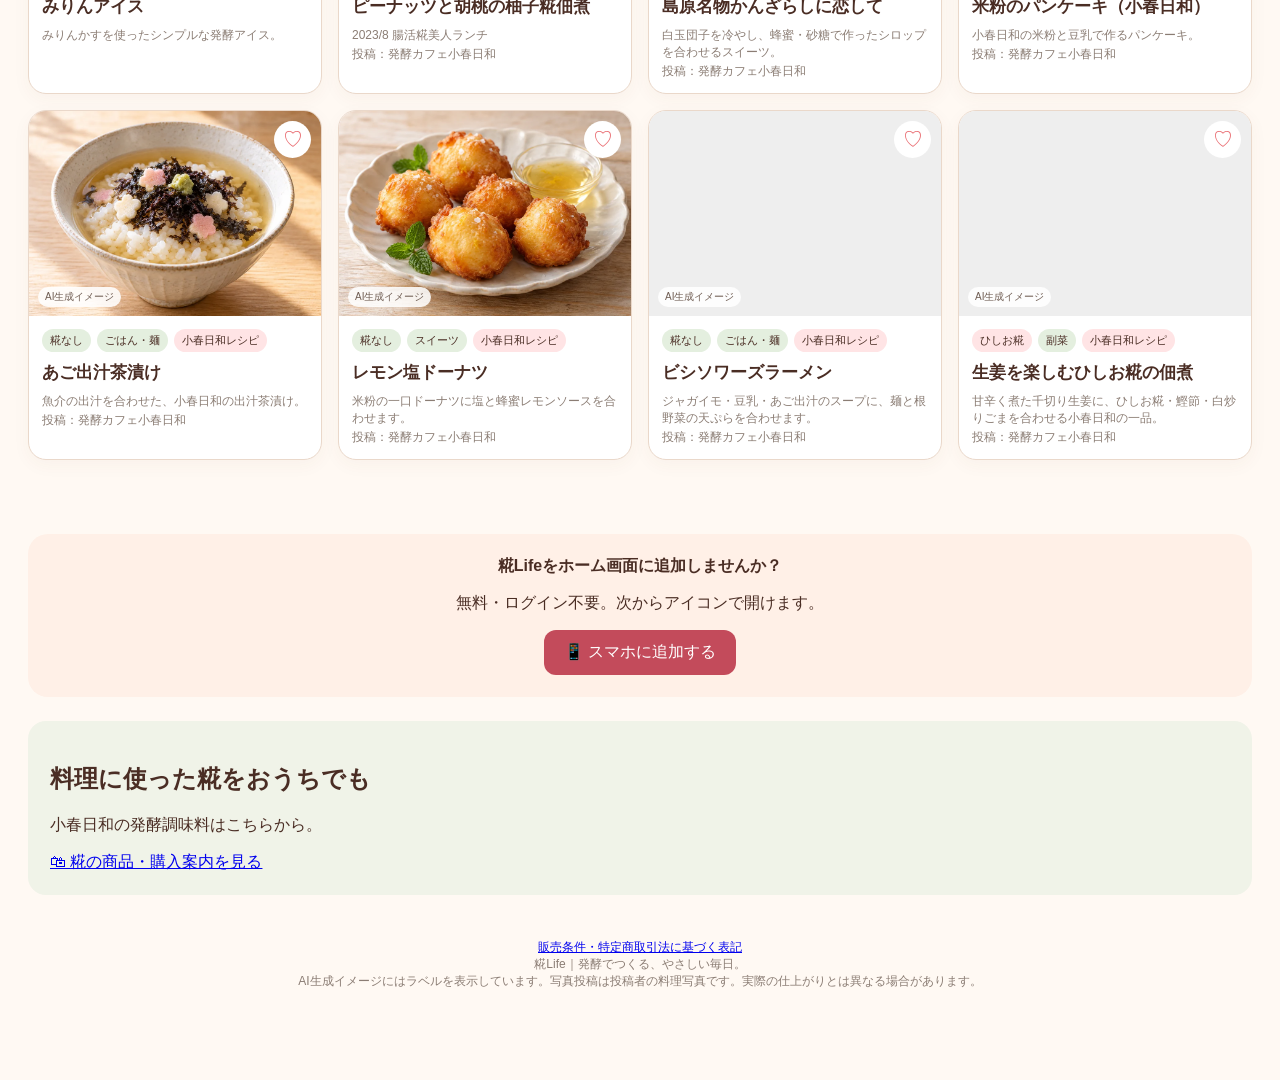
==== commit 6b0975db: "Link approved sales terms and refresh app cache" ====
--- a/index.html
+++ b/index.html
@@ -12,7 +12,7 @@
 <div class="cats"><button class="chip on" data-f="all">🍽 すべて</button><button class="chip" data-f="main">🍳 主菜</button><button class="chip" data-f="side">🌿 副菜</button><button class="chip" data-f="rice">🍚 ごはん・麺</button><button class="chip" data-f="sweet">🍰 スイーツ</button><button class="chip" data-f="drink">🥤 ドリンク</button><button class="chip" data-f="sauce">🥣 ソース・たれ</button><button class="chip" data-f="koji">🌾 糀あり</button><button class="chip" data-f="no">糀なし</button><button class="chip" data-f="import">小春日和レシピ</button><button class="chip" data-f="community">みんなの投稿</button></div>
 <div class="kojiBar"><button class="koji" data-k="甘糀">🍚<b>甘糀</b><small>自然な甘み</small></button><button class="koji" data-k="ひしお糀">🫘<b>ひしお糀</b><small>醤のうま味</small></button><button class="koji" data-k="醤油麹">🫙<b>醤油麹</b><small>旨みをプラス</small></button><button class="koji" data-k="ゆず糀">🍋<b>ゆず糀</b><small>爽やかな香り</small></button><button class="koji" data-k="レモン糀">🍋<b>レモン糀</b><small>さっぱり料理に</small></button><button class="koji" data-k="コンソメ糀">🥕<b>コンソメ糀</b><small>洋食に便利</small></button><button class="koji" data-k="カレー糀">🍛<b>カレー糀</b><small>スパイスの香り</small></button><button class="koji" data-k="納豆麹">🫘<b>納豆麹</b></button><button class="koji" data-k="くるみ味噌">🌰<b>くるみ味噌</b></button><button class="koji" data-k="紅糀">🌸<b>紅糀</b></button></div>
 <section class="planner"><h3>🍳 今日、何つくろう？</h3><p>気分から選ぶだけ。レシピをすぐ絞り込めます。</p><div class="plannerRow"><button data-f="main">🍳 しっかり主菜</button><button data-f="side">🥗 あと一品</button><button data-f="sweet">🍰 おやつ</button></div></section><h2 class="sectionTitle">食材から探す</h2><div class="quickFoods"><button onclick="foodSearch('鶏')">🐓 鶏肉</button><button onclick="foodSearch('豚')">🥩 豚肉</button><button onclick="foodSearch('牛')">🥩 牛肉</button><button onclick="foodSearch('豆腐')">□ 豆腐</button><button onclick="foodSearch('トマト')">🍅 トマト</button><button onclick="foodSearch('じゃがいも')">🥔 じゃがいも</button><button onclick="foodSearch('米粉')">🌾 米粉</button></div><div class="tipbox"><b>🌿 糀Lifeの使い方</b>料理名だけでなく、食材や糀の名前からも検索できます。気になるレシピは♡、必要な材料は買い物リストへ保存できます。材料は元の分量・人数・個数・全量の倍率で切り替えられます。端数は目安として調整してください。<br><a href="post.html">＋ あなたのレシピを投稿する</a>（無料のGitHubアカウントが必要です）</div><div id="recentWrap"></div><h2 class="sectionTitle">目的から探す</h2><section class="promos"><div class="promo" role="button" tabindex="0" onclick="filter('main');document.querySelector('.heading').scrollIntoView({behavior:'smooth'})" onkeydown="if(event.key==='Enter')this.click()"><h3>🍳 おかずを選ぶ</h3><b>毎日の食卓に、やさしい発酵ごはん</b><span class="emo">🍗</span></div><div class="promo" role="button" tabindex="0" onclick="filter('side');document.querySelector('.heading').scrollIntoView({behavior:'smooth'})" onkeydown="if(event.key==='Enter')this.click()"><h3>🥗 あと一品</h3><p>みんなで楽しめる毎日のごはん</p><span class="emo">🥗</span></div><div class="promo" role="button" tabindex="0" onclick="filter('sweet');document.querySelector('.heading').scrollIntoView({behavior:'smooth'})" onkeydown="if(event.key==='Enter')this.click()"><h3>🧁 おやつ・スイーツ</h3><p>甘糀で楽しむ、ほっとする甘さ</p><span class="emo">🍓</span></div></section>
-<div class="heading" id="recipeHeading"><h2>🍽 レシピ一覧 <span id="recipeCount" class="countBadge"></span></h2><div class="filters"><button class="chip on" data-f="all">すべて</button><button class="chip" data-f="koji">糀あり</button><button class="chip" data-f="no">糀なし</button></div></div><p id="communityNotice" role="status"></p><section class="grid" id="grid"></section><div id="empty" class="empty">該当するレシピがありません 🌿</div><aside style="margin:24px auto;padding:22px;border-radius:20px;background:#fff0e7;text-align:center"><strong>糀Lifeをホーム画面に追加しませんか？</strong><p>無料・ログイン不要。次からアイコンで開けます。</p><a href="install.html" style="display:inline-block;background:#c34b5b;color:white;padding:12px 20px;border-radius:12px;text-decoration:none">📱 スマホに追加する</a></aside><section style="background:#f0f3e8;padding:22px;border-radius:18px;margin:24px 0"><h2>料理に使った糀をおうちでも</h2><p>小春日和の発酵調味料はこちらから。</p><a href="shop.html">🛍 糀の商品・購入案内を見る</a></section><footer style="text-align:center;padding:20px 15px 90px;color:#8b7d74;font-size:12px">糀Life｜発酵でつくる、やさしい毎日。<br>AI生成イメージにはラベルを表示しています。写真投稿は投稿者の料理写真です。実際の仕上がりとは異なる場合があります。</footer></main>
+<div class="heading" id="recipeHeading"><h2>🍽 レシピ一覧 <span id="recipeCount" class="countBadge"></span></h2><div class="filters"><button class="chip on" data-f="all">すべて</button><button class="chip" data-f="koji">糀あり</button><button class="chip" data-f="no">糀なし</button></div></div><p id="communityNotice" role="status"></p><section class="grid" id="grid"></section><div id="empty" class="empty">該当するレシピがありません 🌿</div><aside style="margin:24px auto;padding:22px;border-radius:20px;background:#fff0e7;text-align:center"><strong>糀Lifeをホーム画面に追加しませんか？</strong><p>無料・ログイン不要。次からアイコンで開けます。</p><a href="install.html" style="display:inline-block;background:#c34b5b;color:white;padding:12px 20px;border-radius:12px;text-decoration:none">📱 スマホに追加する</a></aside><section style="background:#f0f3e8;padding:22px;border-radius:18px;margin:24px 0"><h2>料理に使った糀をおうちでも</h2><p>小春日和の発酵調味料はこちらから。</p><a href="shop.html">🛍 糀の商品・購入案内を見る</a></section><footer style="text-align:center;padding:20px 15px 90px;color:#8b7d74;font-size:12px"><a href="legal.html">販売条件・特定商取引法に基づく表記</a><br>糀Life｜発酵でつくる、やさしい毎日。<br>AI生成イメージにはラベルを表示しています。写真投稿は投稿者の料理写真です。実際の仕上がりとは異なる場合があります。</footer></main>
 <nav class="bottom"><button onclick="resetAll()"><b>⌂</b>ホーム</button><button onclick="focusSearch()"><b>⌕</b>レシピ</button><button onclick="document.querySelector('.kojiBar').scrollIntoView({behavior:'smooth'})"><b>🌿</b>糀</button><button onclick="showFav()"><b>♡</b>お気に入り</button><button onclick="showShopping()"><b>🛒</b>買い物</button><a href="post.html"><b>＋</b>投稿</a></nav>
 <div id="shoppingPanel" class="modal"><div class="sheet"><div class="detail"><button class="close" onclick="closeShopping()">×</button><h2>🛒 買い物リスト</h2><p class="meta">レシピから保存した材料です。買ったものをチェックできます。</p><div id="shoppingList"></div><div class="utility"><button onclick="clearShopping()">すべて削除</button><button onclick="shareShopping()">共有</button></div></div></div></div><div id="modal" class="modal" role="dialog" aria-modal="true" aria-labelledby="detailTitle"><div class="sheet"><div class="detailPhoto" style="position:relative"><span class="imageLabel">AI生成イメージ</span><img id="detailImg" src="assets/recipes/recipe-101.webp"></div><div class="detail"><button id="detailClose" class="close" aria-label="レシピを閉じる" onclick="closeModal()">×</button><div id="detailTags" class="tags"></div><h2 id="detailTitle"></h2><div id="detailMeta" class="meta"></div><p id="sourceAttribution" class="meta"></p><div class="utility"><button id="detailFav" onclick="toggleFav(current.id)">♡ お気に入り</button><button onclick="addToShopping()">🛒 材料を保存</button><button onclick="shareCurrent()">↗ 共有</button><button onclick="window.print()">▤ 印刷</button></div><div class="serv"><button data-s="1">1人分</button><button class="on" data-s="2">2人分</button><button data-s="4">4人分</button></div><h3>材料</h3><p id="portionLabel" class="meta"></p><table id="ingredients" class="ingredients"></table><h3>作り方</h3><ol id="steps" class="steps"></ol><div id="sourceNotice" class="note" style="display:none"></div><div id="note" class="note"></div></div></div></div>
 <script src="app.js"></script><section id="copyPanel" hidden class="wrap"><label for="copyFallback">共有する文章（選択してコピー）</label><textarea id="copyFallback" rows="5" style="width:100%"></textarea><button onclick="copyPanel.hidden=true">閉じる</button></section><div id="toast" class="toast"></div></body></html>
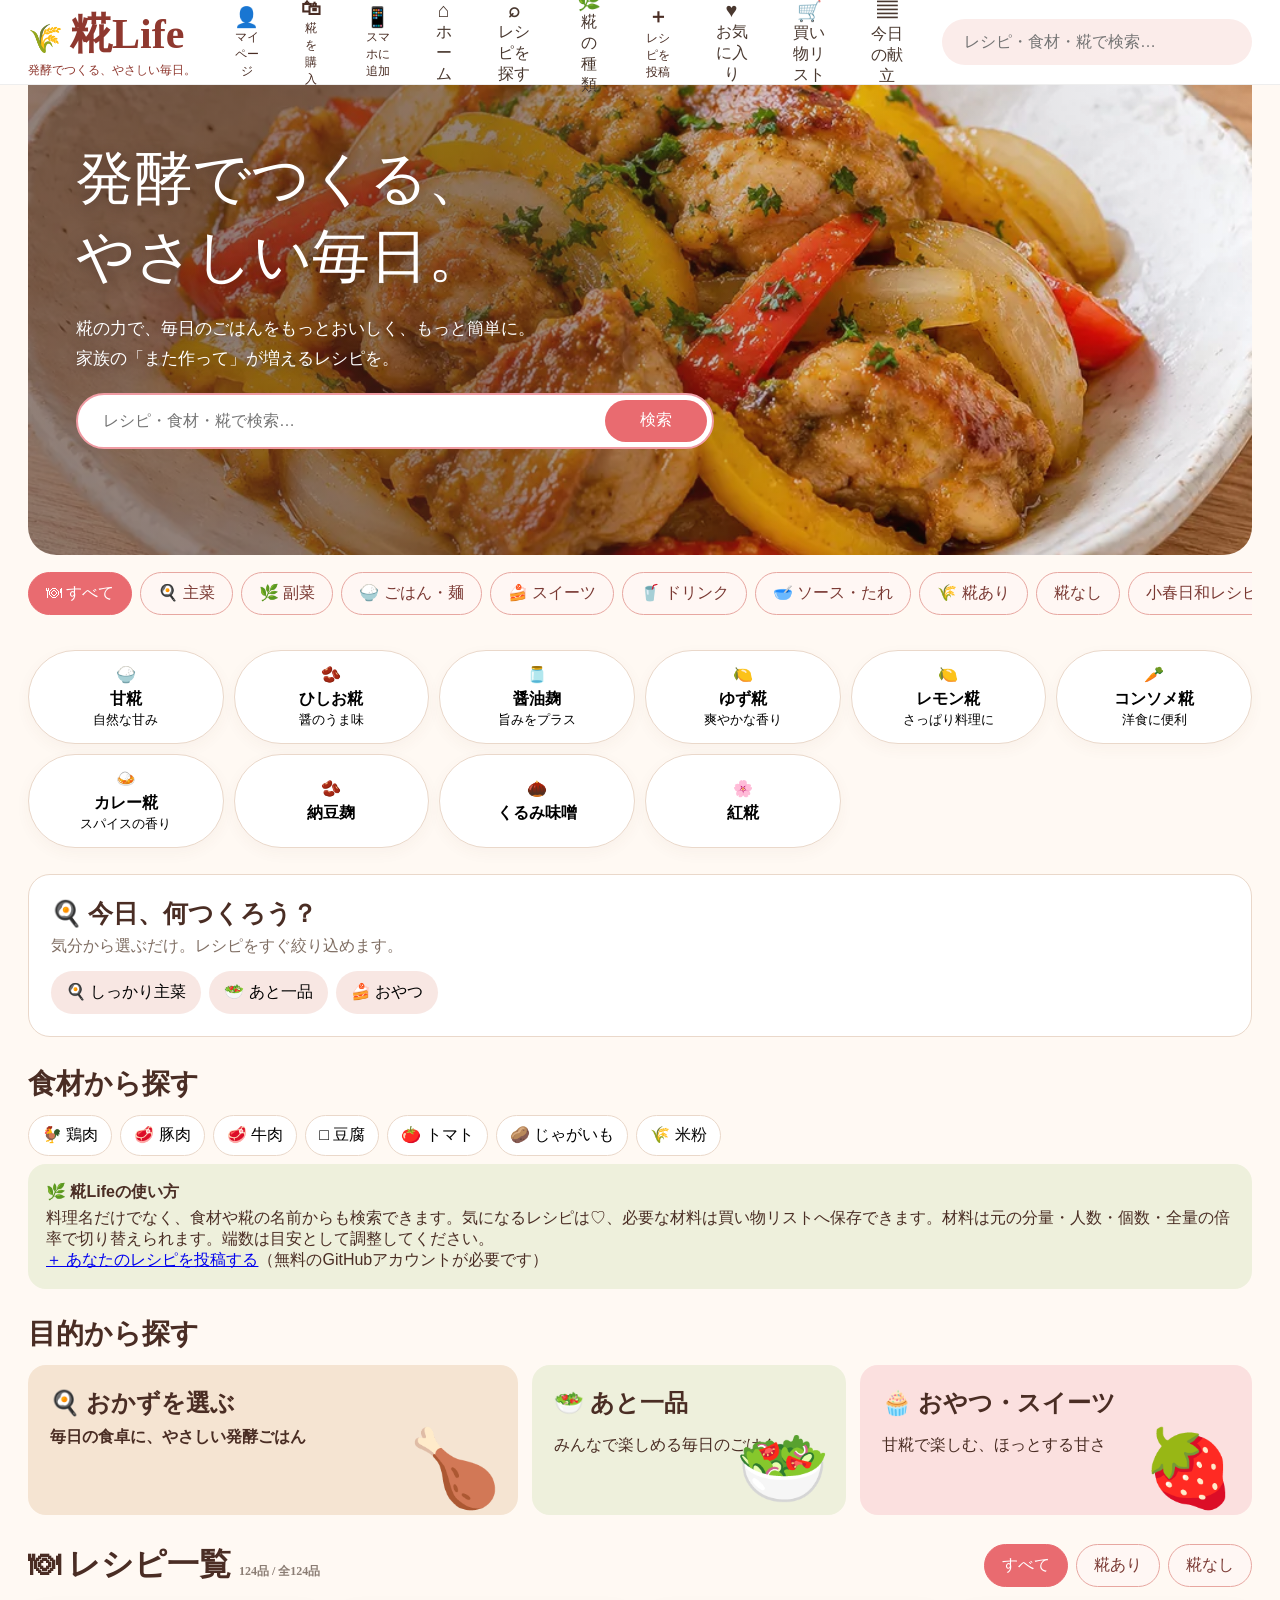
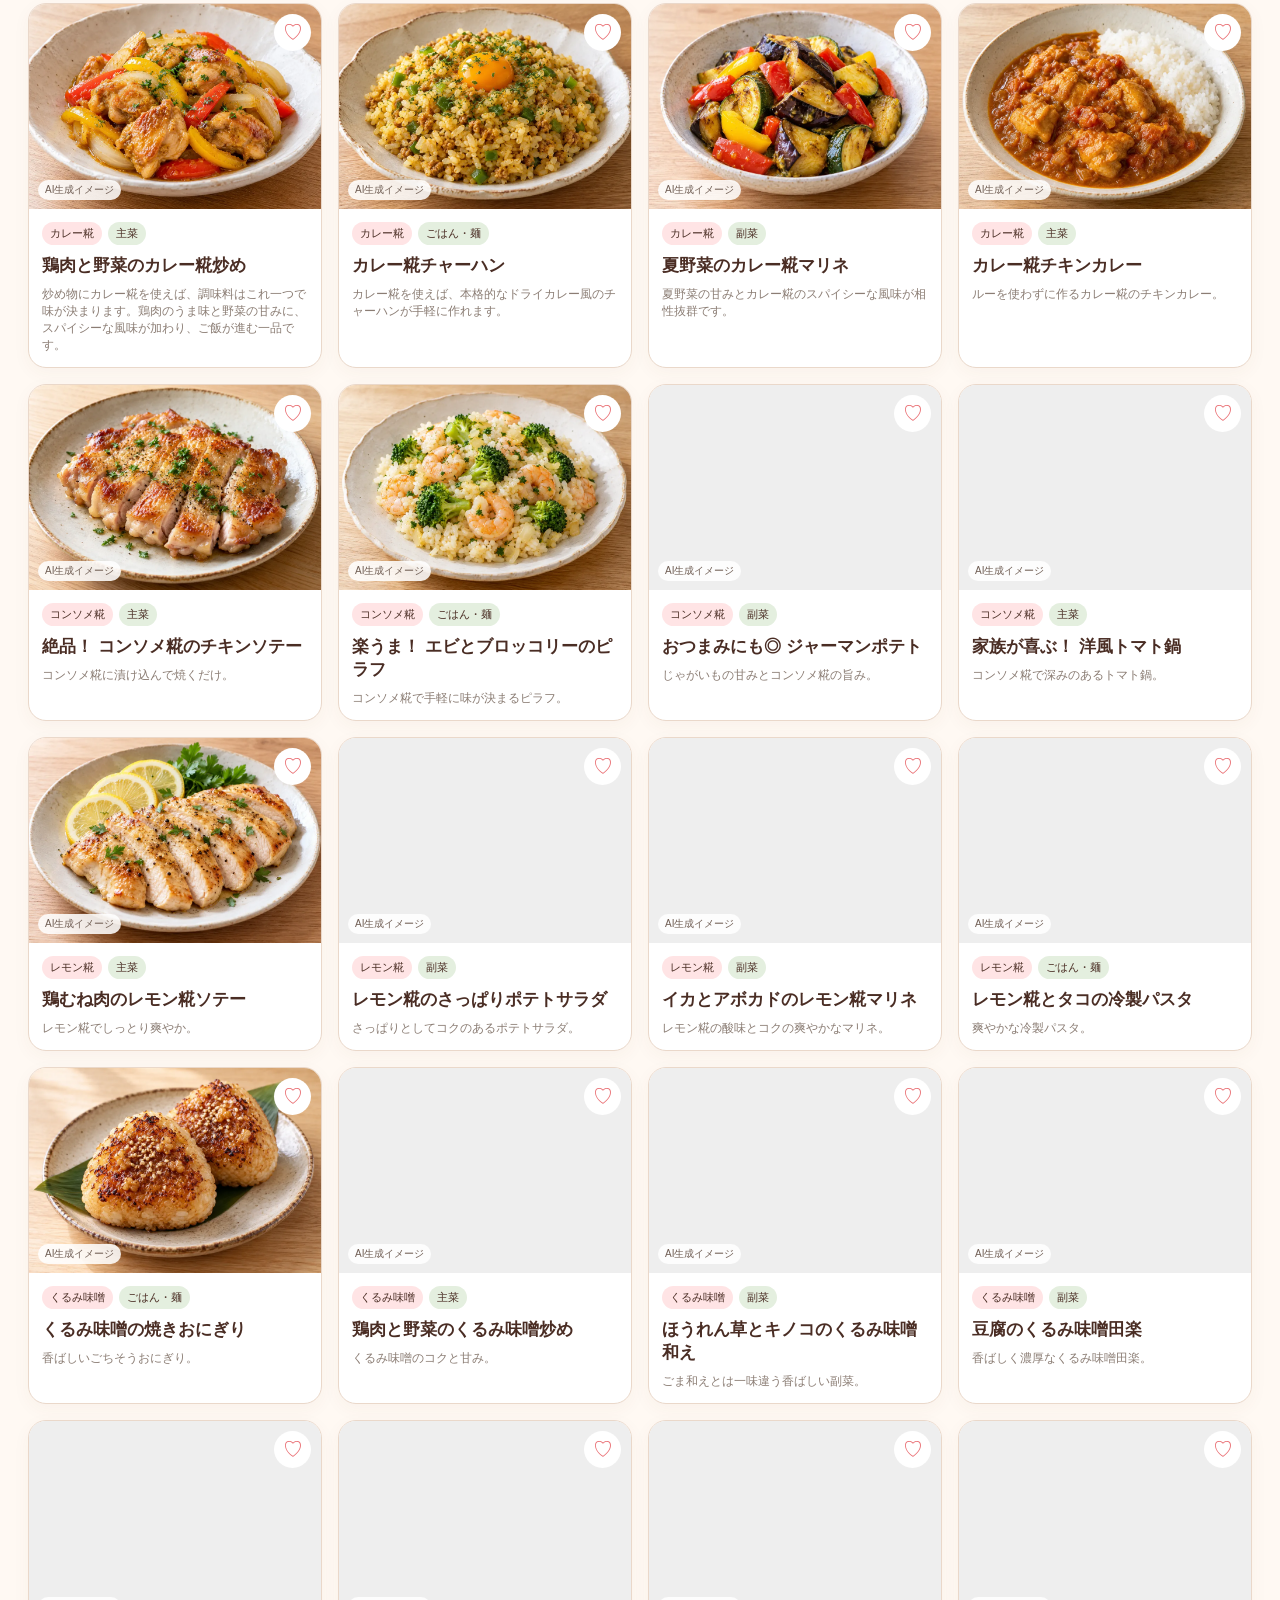
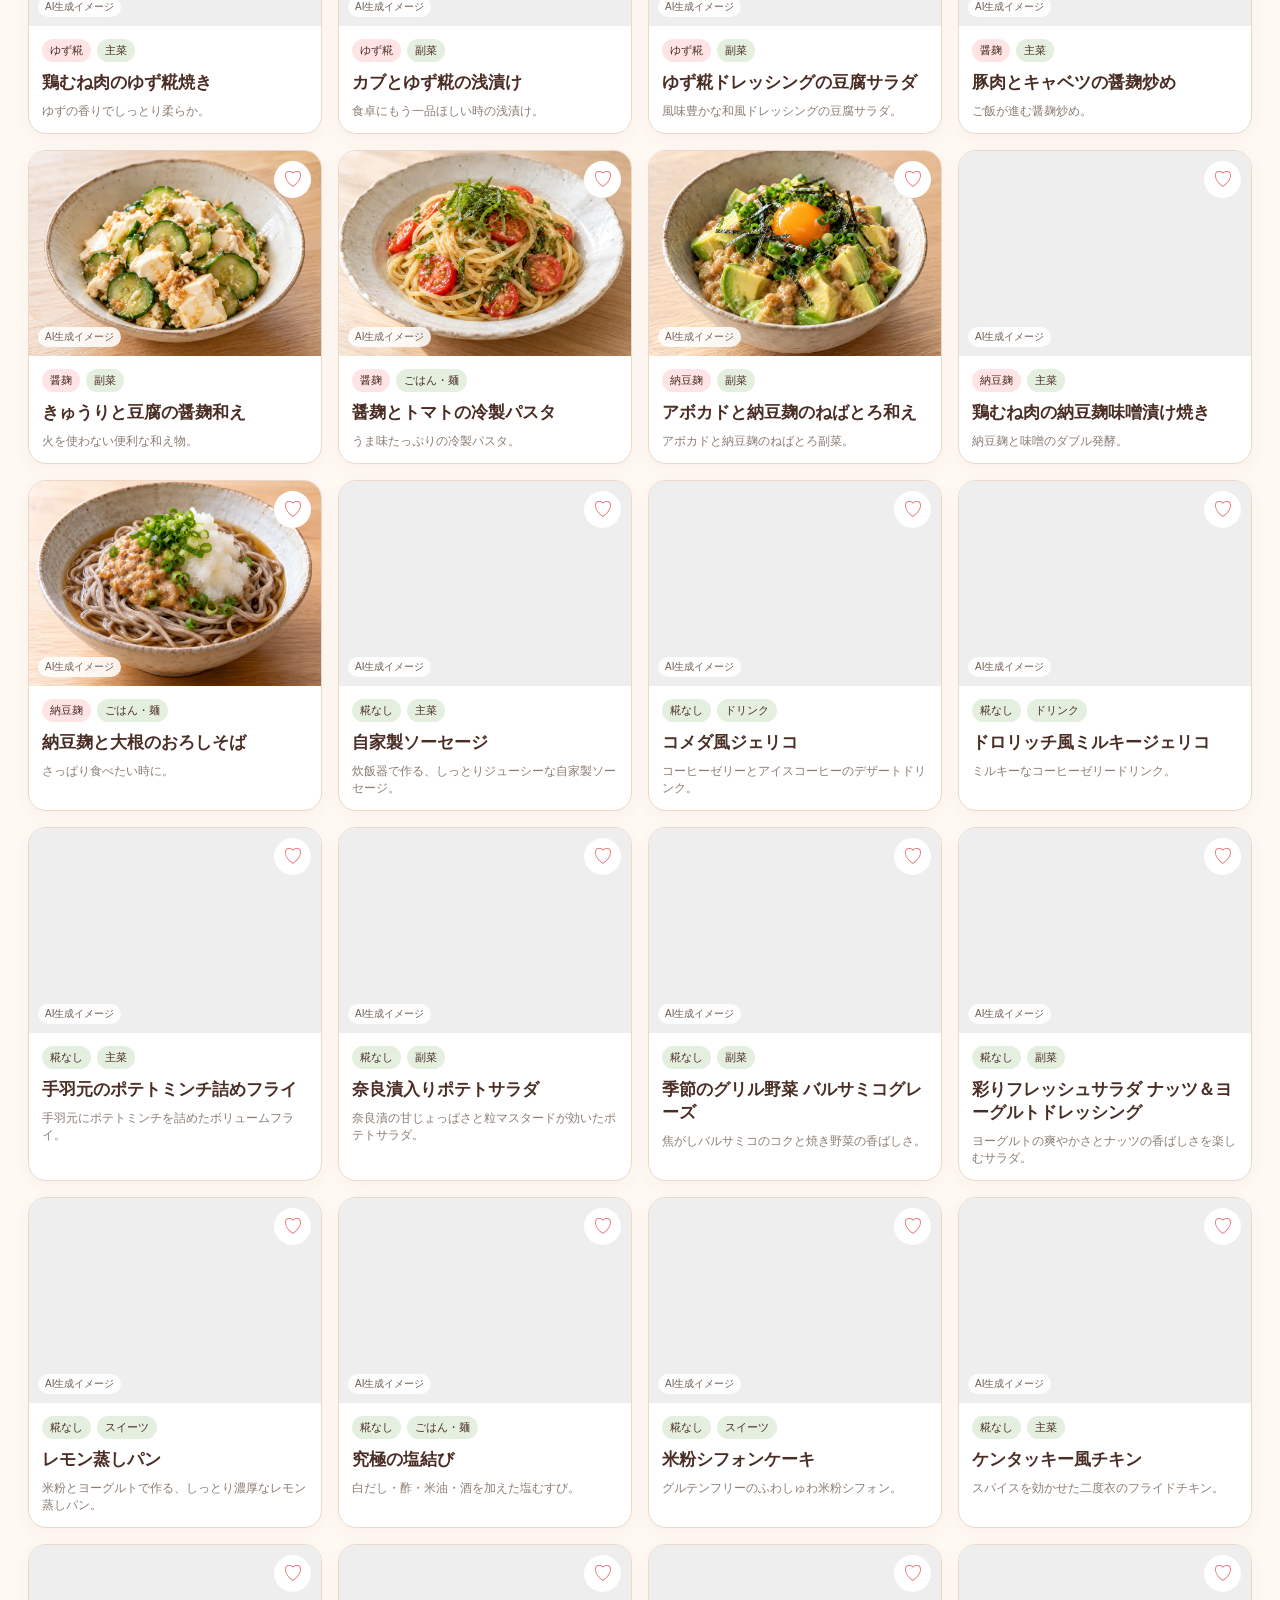
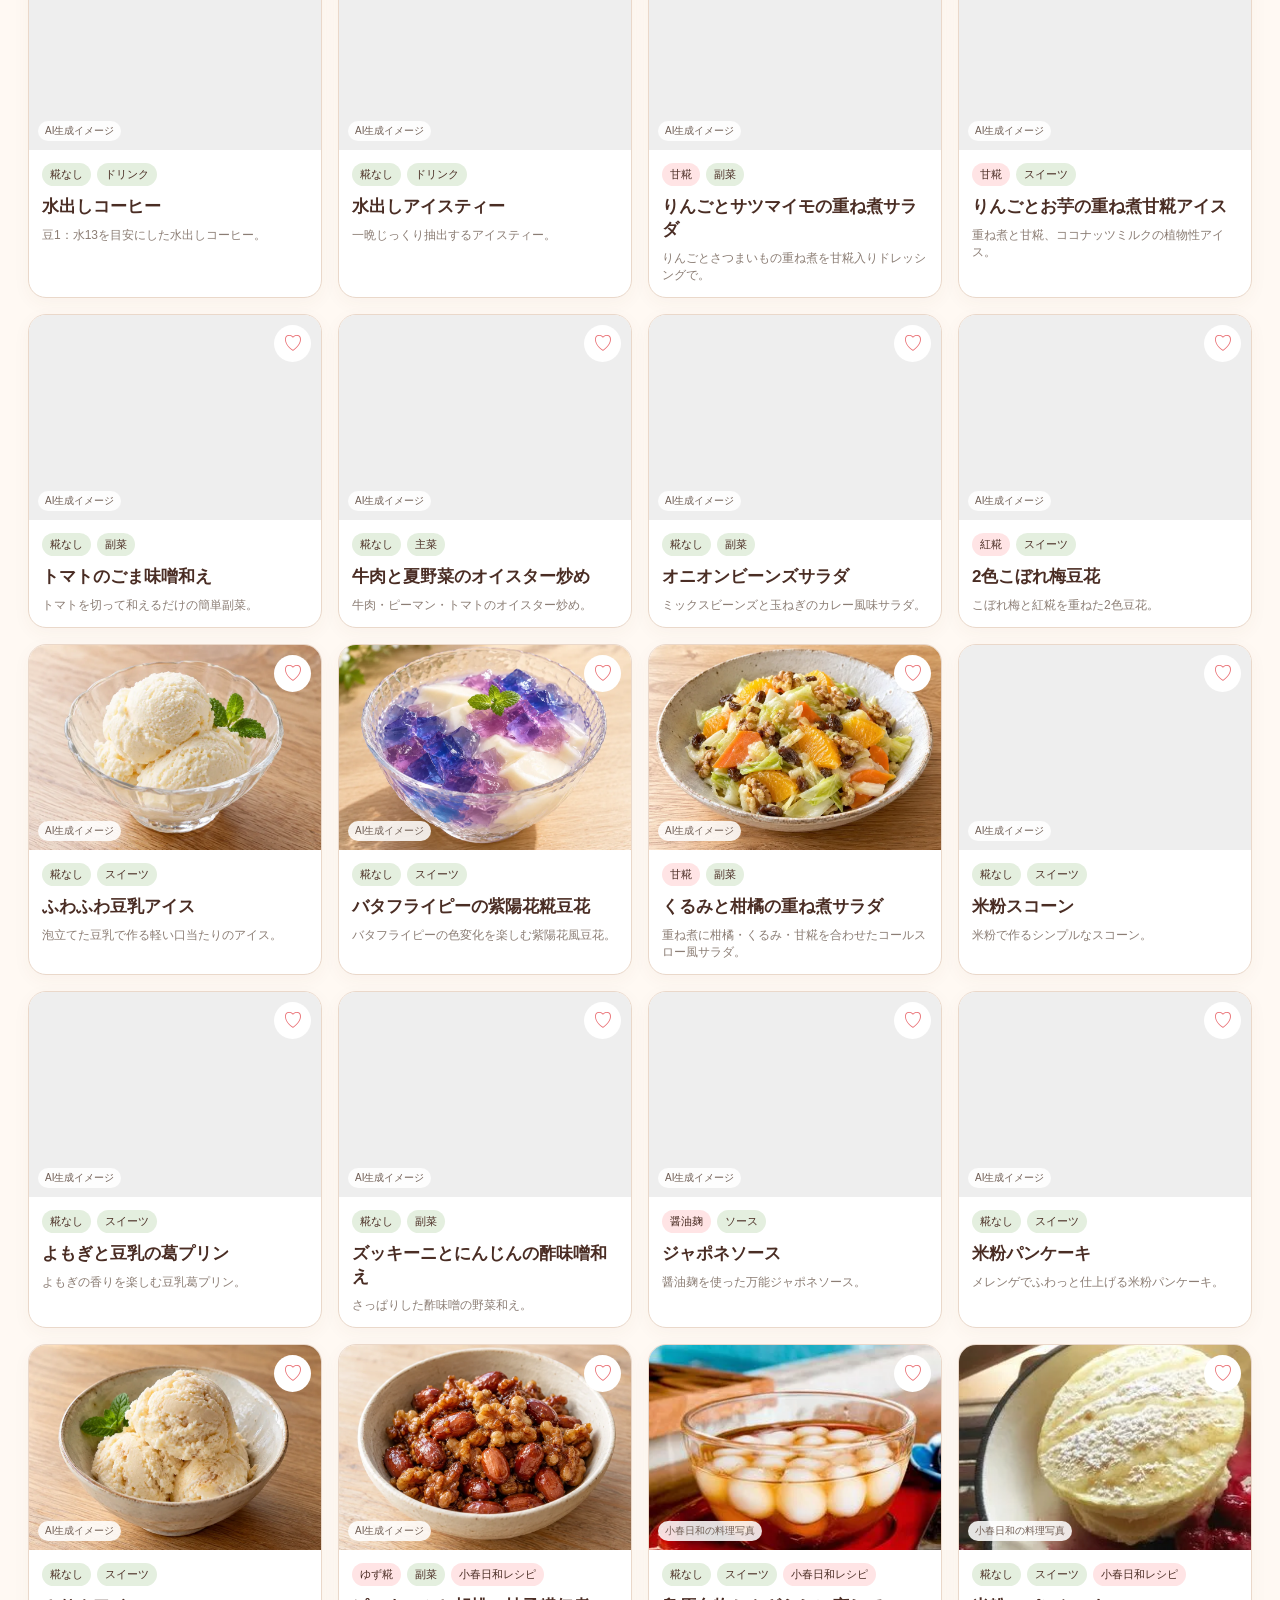
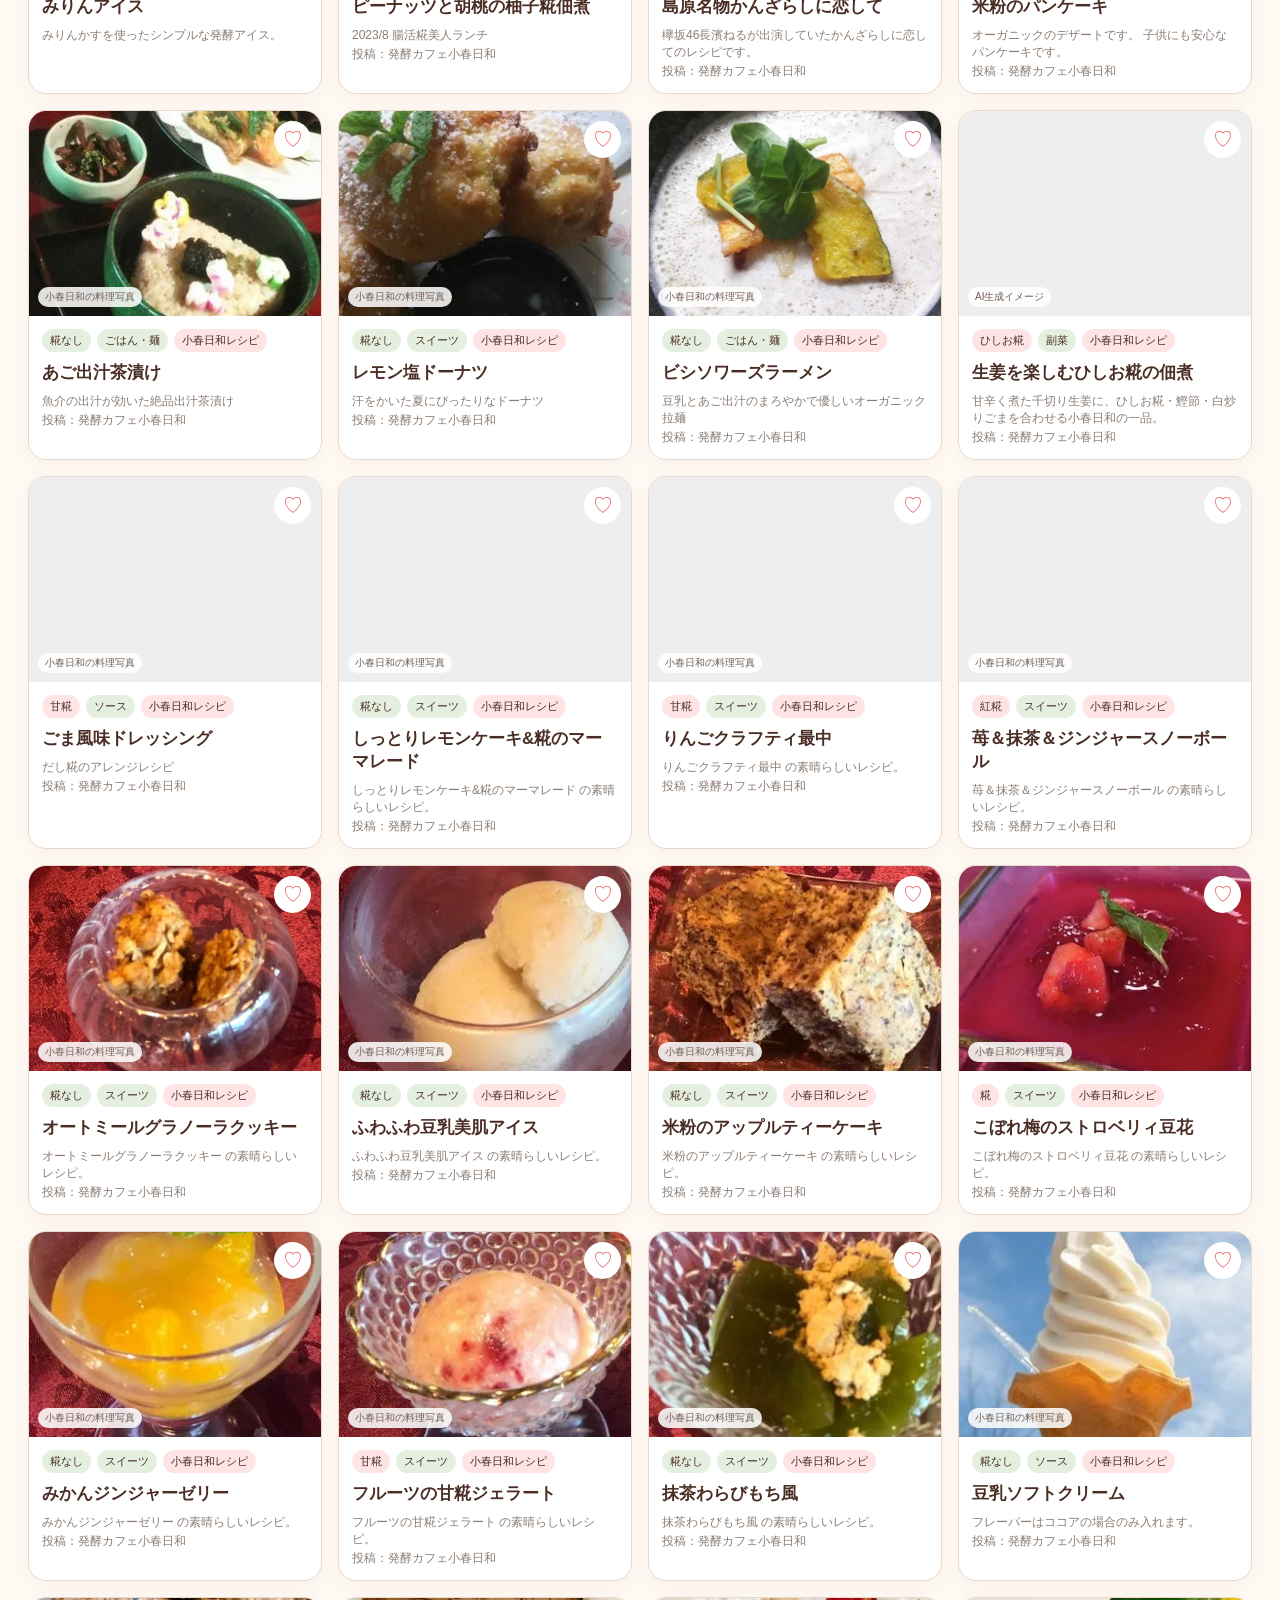
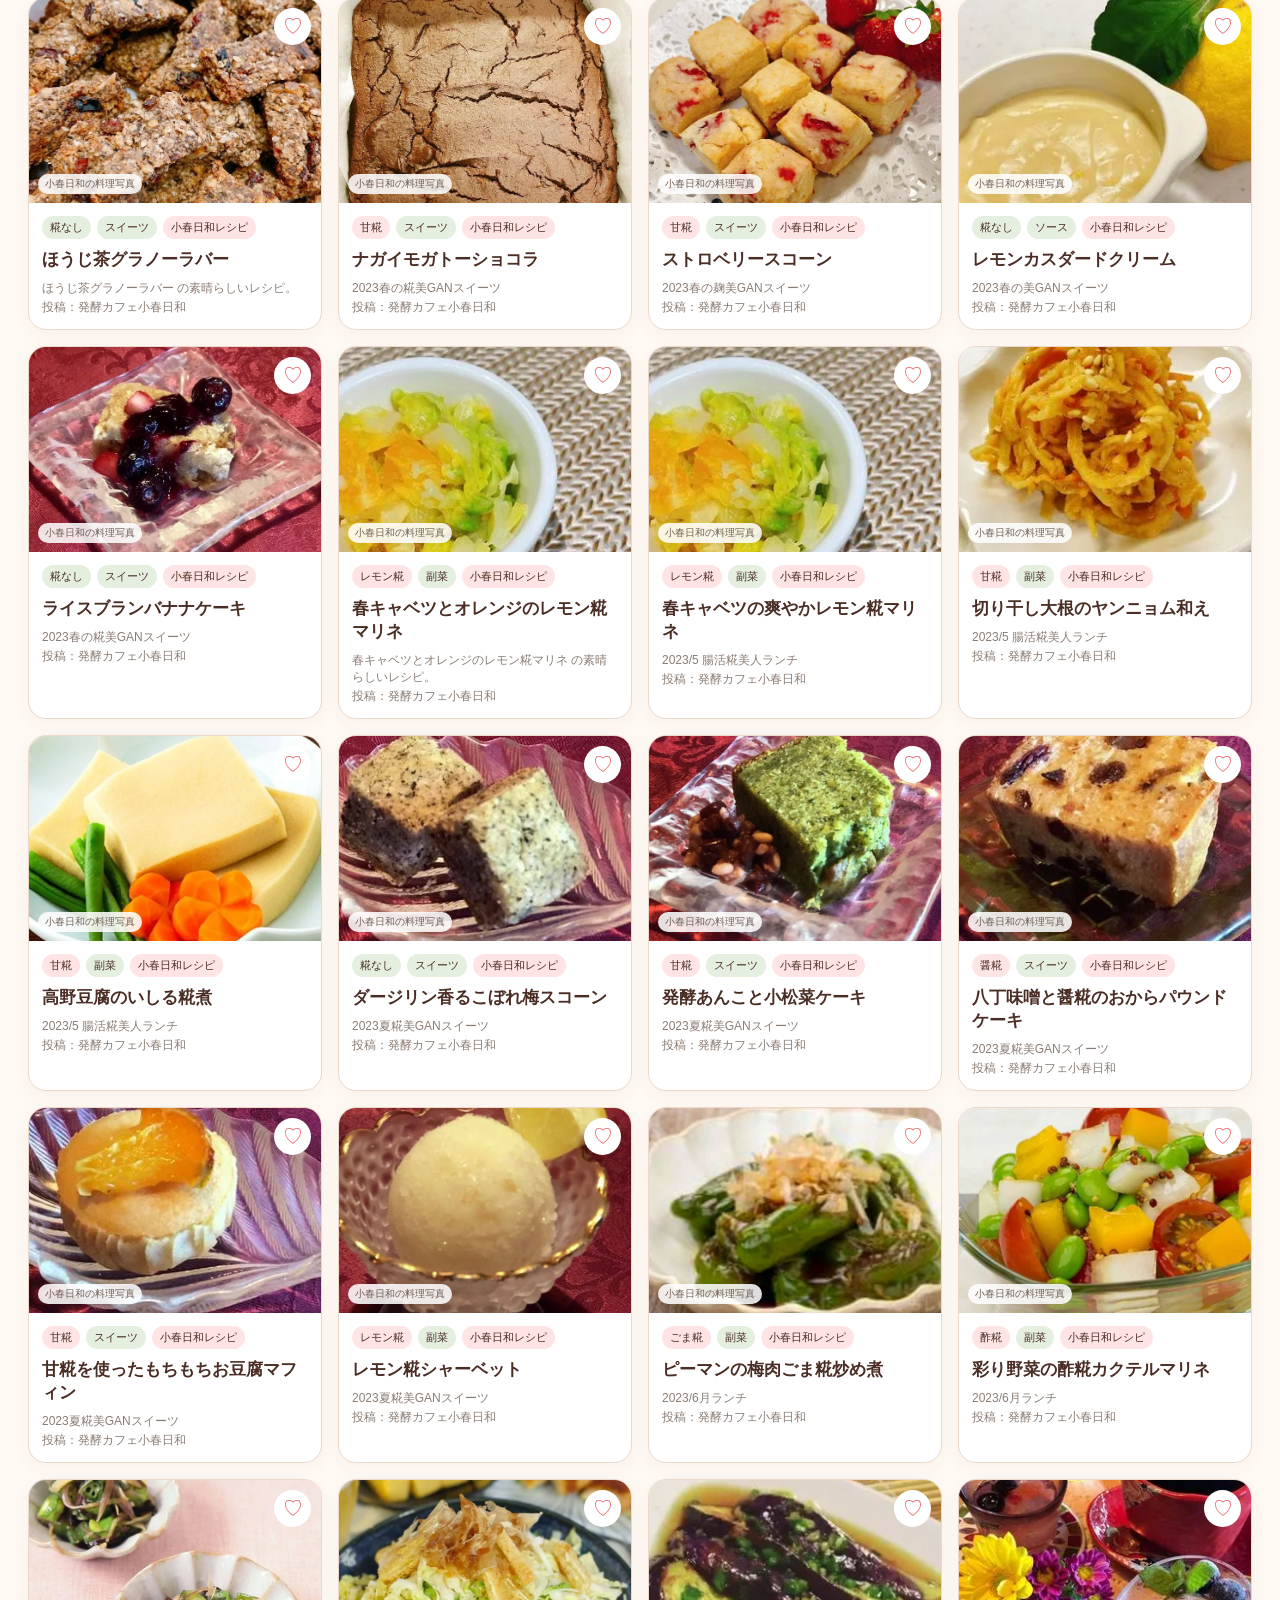
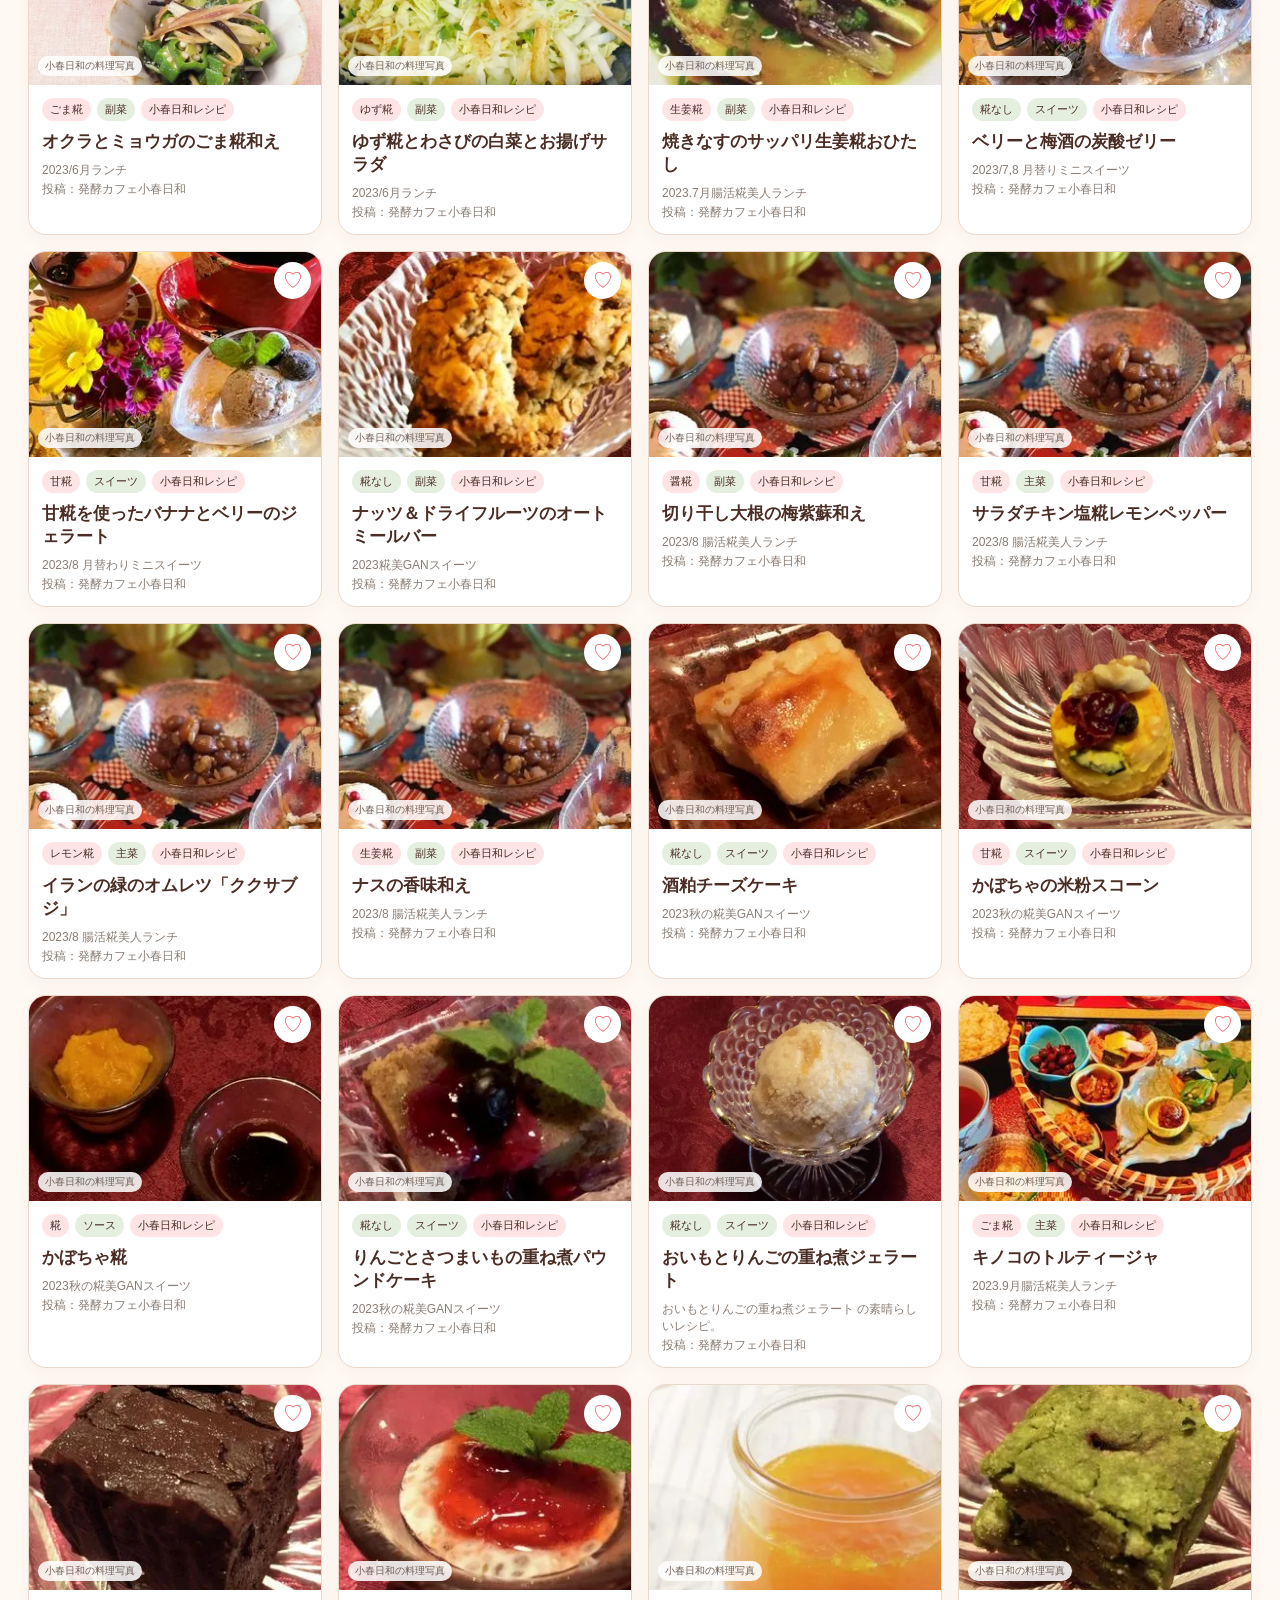
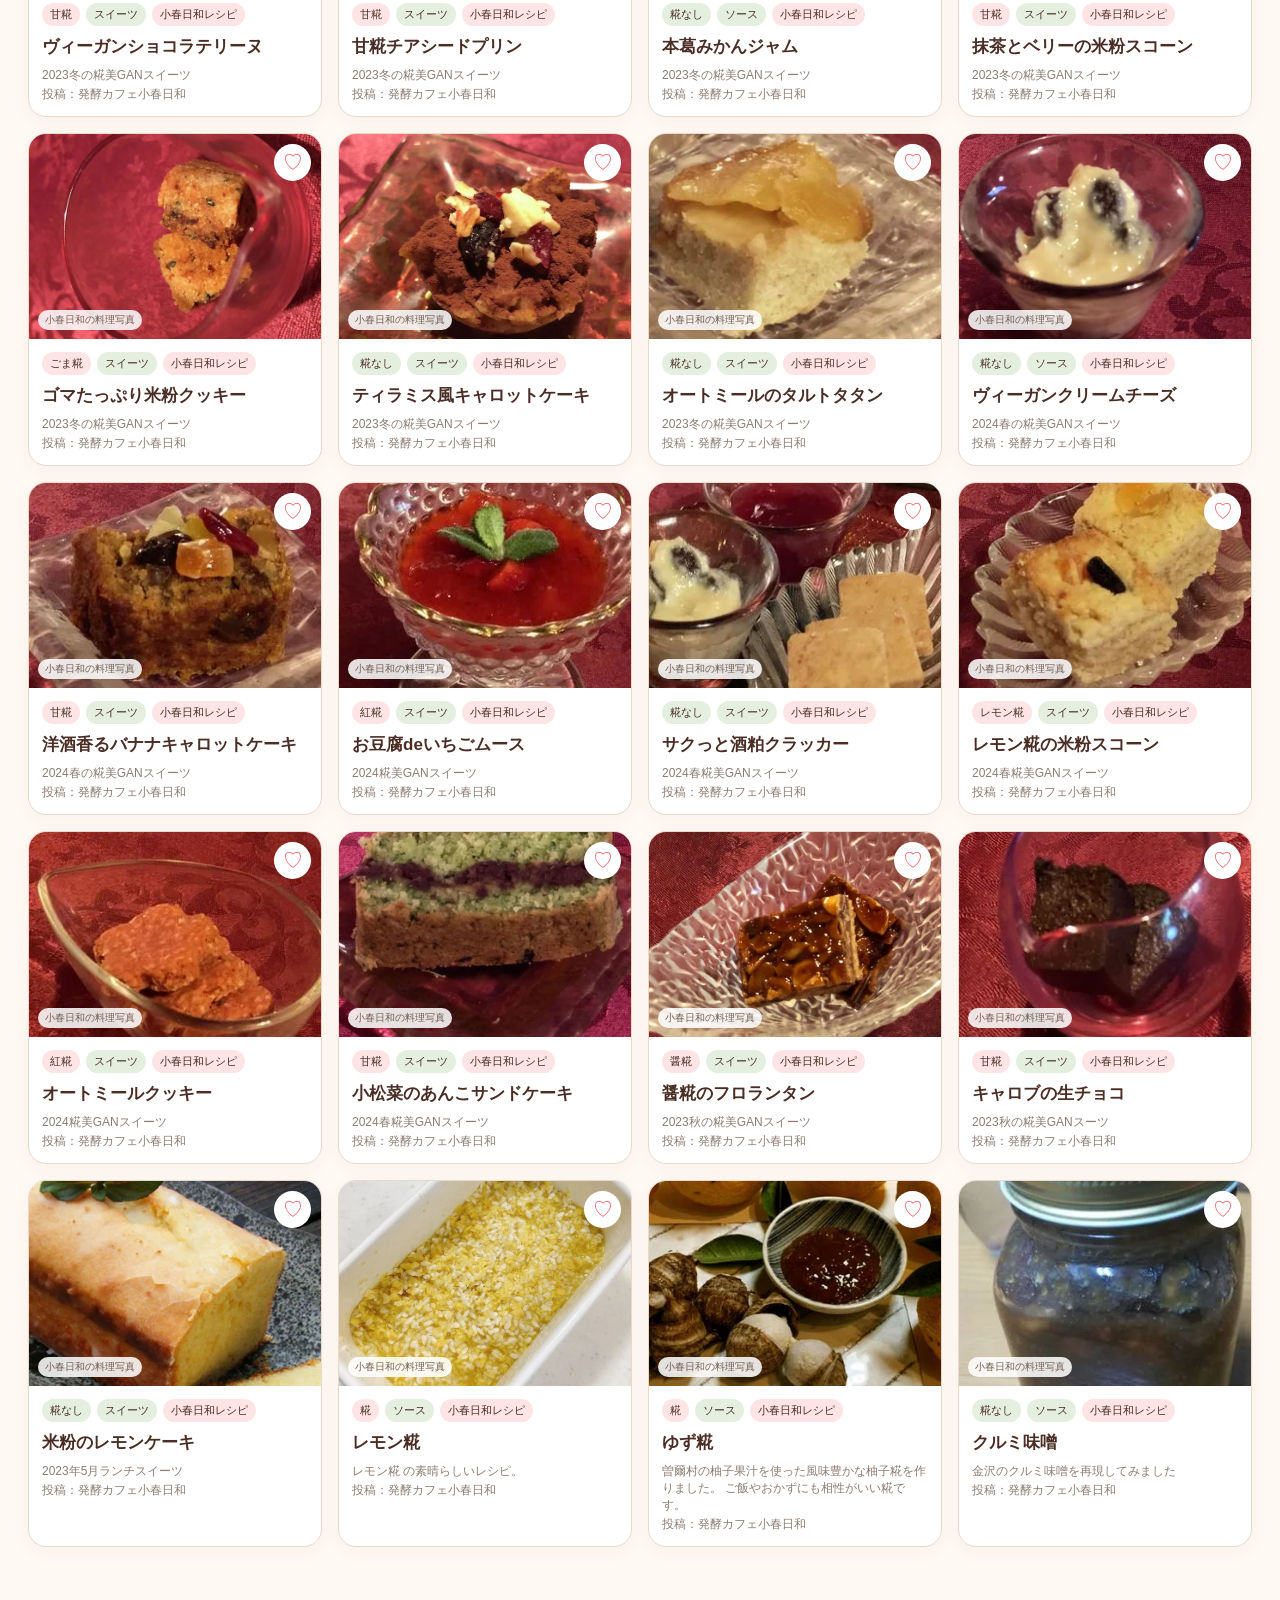
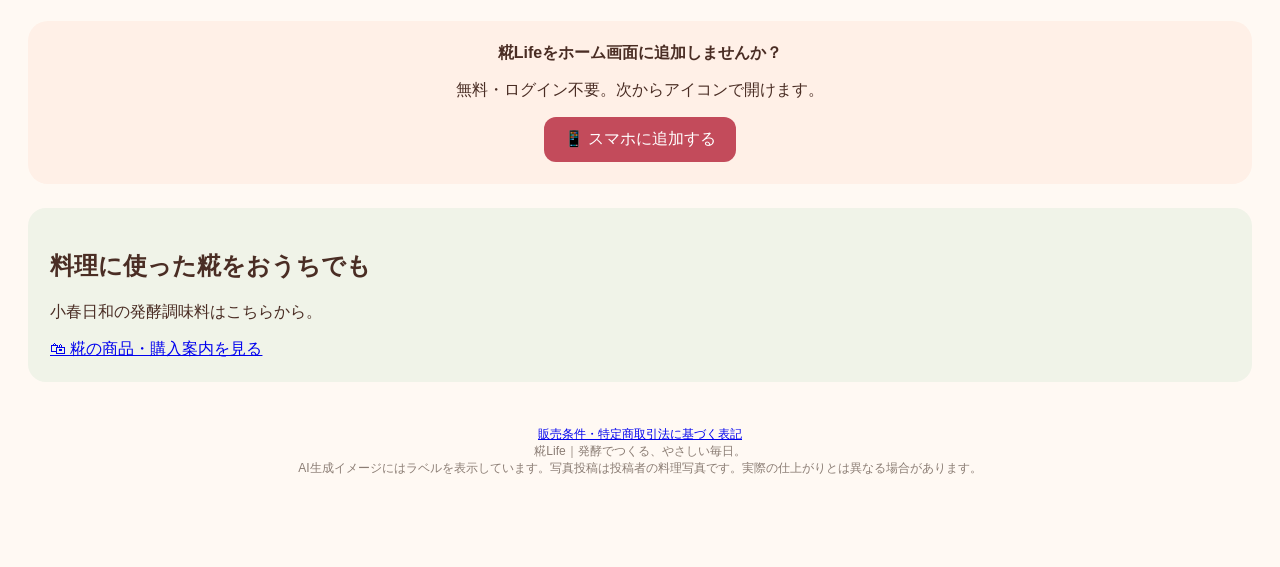
==== commit f3485abf: "Add email member portal, private order database schema and food label administration" ====
--- a/index.html
+++ b/index.html
@@ -7,12 +7,12 @@
 @media(max-width:900px){.navlinks{display:none}.navsearch{margin-left:auto}.heroText{width:78%}.grid{grid-template-columns:repeat(2,1fr)}.kojiBar{grid-template-columns:repeat(3,1fr)}}
 @media(max-width:600px){body{padding-bottom:70px}.wrap{padding:0 13px}.nav{height:65px}.logo{font-size:29px}.navsearch{display:none}.hero{min-height:365px;background-position:62% center}.hero:after{content:"";position:absolute;inset:0;background:linear-gradient(90deg,#38251dc4 0 40%,#38251d22)}.heroText{width:100%;padding:38px 20px}.hero h1{font-size:37px}.bigsearch button{padding:10px 18px}.promos{grid-template-columns:1fr}.grid{grid-template-columns:1fr 1fr;gap:9px}.photo{height:145px}.cardbody{padding:10px}.card h3{font-size:14px}.kojiBar{grid-template-columns:repeat(3,1fr)}.heading h2{font-size:25px}.filters{display:none}.bottom{display:flex;position:fixed;z-index:40;bottom:0;left:0;right:0;background:#fff;border-top:1px solid #eee;justify-content:space-around;padding:8px 2px calc(7px + env(safe-area-inset-bottom))}.bottom button{border:0;background:none;font-size:10px}.bottom b{display:block;font-size:20px}.modal{padding:20px 0 0}.sheet{min-height:100%;border-radius:20px 20px 0 0}.detailPhoto{height:240px}}
 .navlinks a,.bottom a{color:inherit;text-decoration:none;text-align:center;font-size:12px;padding:7px}.navlinks a b,.bottom a b{display:block;font-size:20px}#recipeHeading{scroll-margin-top:90px}.serv{flex-wrap:wrap}.shoppingItem{display:flex;gap:10px;padding:10px 0;border-bottom:1px solid #eee}.recentCard{text-align:left;cursor:pointer}:focus-visible{outline:3px solid #b45874;outline-offset:3px}#copyPanel{position:fixed;z-index:110;bottom:80px;background:white;left:5%;right:5%;padding:20px;border:1px solid #ddd;border-radius:16px}</style><script src="recipe-core.js"></script><script src="recipes-data.js"></script></head><body>
-<div class="top"><div class="wrap nav"><div class="logo">糀Life<small>発酵でつくる、やさしい毎日。</small></div><div class="navlinks"><a href="shop.html"><b>🛍</b>糀を購入</a><a href="install.html"><b>📱</b>スマホに追加</a><button onclick="resetAll()"><b>⌂</b>ホーム</button><button onclick="focusSearch()"><b>⌕</b>レシピを探す</button><button onclick="document.querySelector('.kojiBar').scrollIntoView({behavior:'smooth'})"><b>🌿</b>糀の種類</button><a href="post.html"><b>＋</b>レシピを投稿</a><button onclick="showFav()"><b>♥</b>お気に入り</button><button onclick="showShopping()"><b>🛒</b>買い物リスト</button><button onclick="document.querySelector('.planner').scrollIntoView({behavior:'smooth'})"><b>▤</b>今日の献立</button></div><input id="navSearch" class="navsearch" aria-label="レシピ・食材・糀で検索" placeholder="レシピ・食材・糀で検索…"></div></div>
+<div class="top"><div class="wrap nav"><div class="logo">糀Life<small>発酵でつくる、やさしい毎日。</small></div><div class="navlinks"><a href="member.html"><b>👤</b>マイページ</a><a href="shop.html"><b>🛍</b>糀を購入</a><a href="install.html"><b>📱</b>スマホに追加</a><button onclick="resetAll()"><b>⌂</b>ホーム</button><button onclick="focusSearch()"><b>⌕</b>レシピを探す</button><button onclick="document.querySelector('.kojiBar').scrollIntoView({behavior:'smooth'})"><b>🌿</b>糀の種類</button><a href="post.html"><b>＋</b>レシピを投稿</a><button onclick="showFav()"><b>♥</b>お気に入り</button><button onclick="showShopping()"><b>🛒</b>買い物リスト</button><button onclick="document.querySelector('.planner').scrollIntoView({behavior:'smooth'})"><b>▤</b>今日の献立</button></div><input id="navSearch" class="navsearch" aria-label="レシピ・食材・糀で検索" placeholder="レシピ・食材・糀で検索…"></div></div>
 <main class="wrap"><section class="hero"><div class="heroText"><h1>発酵でつくる、<br>やさしい毎日。</h1><p>糀の力で、毎日のごはんをもっとおいしく、もっと簡単に。<br>家族の「また作って」が増えるレシピを。</p><div class="bigsearch"><input id="search" aria-label="レシピ・食材・糀で検索" placeholder="レシピ・食材・糀で検索…"><button onclick="searchNow(search.value);scrollRecipes()">検索</button></div></div></section>
 <div class="cats"><button class="chip on" data-f="all">🍽 すべて</button><button class="chip" data-f="main">🍳 主菜</button><button class="chip" data-f="side">🌿 副菜</button><button class="chip" data-f="rice">🍚 ごはん・麺</button><button class="chip" data-f="sweet">🍰 スイーツ</button><button class="chip" data-f="drink">🥤 ドリンク</button><button class="chip" data-f="sauce">🥣 ソース・たれ</button><button class="chip" data-f="koji">🌾 糀あり</button><button class="chip" data-f="no">糀なし</button><button class="chip" data-f="import">小春日和レシピ</button><button class="chip" data-f="community">みんなの投稿</button></div>
 <div class="kojiBar"><button class="koji" data-k="甘糀">🍚<b>甘糀</b><small>自然な甘み</small></button><button class="koji" data-k="ひしお糀">🫘<b>ひしお糀</b><small>醤のうま味</small></button><button class="koji" data-k="醤油麹">🫙<b>醤油麹</b><small>旨みをプラス</small></button><button class="koji" data-k="ゆず糀">🍋<b>ゆず糀</b><small>爽やかな香り</small></button><button class="koji" data-k="レモン糀">🍋<b>レモン糀</b><small>さっぱり料理に</small></button><button class="koji" data-k="コンソメ糀">🥕<b>コンソメ糀</b><small>洋食に便利</small></button><button class="koji" data-k="カレー糀">🍛<b>カレー糀</b><small>スパイスの香り</small></button><button class="koji" data-k="納豆麹">🫘<b>納豆麹</b></button><button class="koji" data-k="くるみ味噌">🌰<b>くるみ味噌</b></button><button class="koji" data-k="紅糀">🌸<b>紅糀</b></button></div>
 <section class="planner"><h3>🍳 今日、何つくろう？</h3><p>気分から選ぶだけ。レシピをすぐ絞り込めます。</p><div class="plannerRow"><button data-f="main">🍳 しっかり主菜</button><button data-f="side">🥗 あと一品</button><button data-f="sweet">🍰 おやつ</button></div></section><h2 class="sectionTitle">食材から探す</h2><div class="quickFoods"><button onclick="foodSearch('鶏')">🐓 鶏肉</button><button onclick="foodSearch('豚')">🥩 豚肉</button><button onclick="foodSearch('牛')">🥩 牛肉</button><button onclick="foodSearch('豆腐')">□ 豆腐</button><button onclick="foodSearch('トマト')">🍅 トマト</button><button onclick="foodSearch('じゃがいも')">🥔 じゃがいも</button><button onclick="foodSearch('米粉')">🌾 米粉</button></div><div class="tipbox"><b>🌿 糀Lifeの使い方</b>料理名だけでなく、食材や糀の名前からも検索できます。気になるレシピは♡、必要な材料は買い物リストへ保存できます。材料は元の分量・人数・個数・全量の倍率で切り替えられます。端数は目安として調整してください。<br><a href="post.html">＋ あなたのレシピを投稿する</a>（無料のGitHubアカウントが必要です）</div><div id="recentWrap"></div><h2 class="sectionTitle">目的から探す</h2><section class="promos"><div class="promo" role="button" tabindex="0" onclick="filter('main');document.querySelector('.heading').scrollIntoView({behavior:'smooth'})" onkeydown="if(event.key==='Enter')this.click()"><h3>🍳 おかずを選ぶ</h3><b>毎日の食卓に、やさしい発酵ごはん</b><span class="emo">🍗</span></div><div class="promo" role="button" tabindex="0" onclick="filter('side');document.querySelector('.heading').scrollIntoView({behavior:'smooth'})" onkeydown="if(event.key==='Enter')this.click()"><h3>🥗 あと一品</h3><p>みんなで楽しめる毎日のごはん</p><span class="emo">🥗</span></div><div class="promo" role="button" tabindex="0" onclick="filter('sweet');document.querySelector('.heading').scrollIntoView({behavior:'smooth'})" onkeydown="if(event.key==='Enter')this.click()"><h3>🧁 おやつ・スイーツ</h3><p>甘糀で楽しむ、ほっとする甘さ</p><span class="emo">🍓</span></div></section>
 <div class="heading" id="recipeHeading"><h2>🍽 レシピ一覧 <span id="recipeCount" class="countBadge"></span></h2><div class="filters"><button class="chip on" data-f="all">すべて</button><button class="chip" data-f="koji">糀あり</button><button class="chip" data-f="no">糀なし</button></div></div><p id="communityNotice" role="status"></p><section class="grid" id="grid"></section><div id="empty" class="empty">該当するレシピがありません 🌿</div><aside style="margin:24px auto;padding:22px;border-radius:20px;background:#fff0e7;text-align:center"><strong>糀Lifeをホーム画面に追加しませんか？</strong><p>無料・ログイン不要。次からアイコンで開けます。</p><a href="install.html" style="display:inline-block;background:#c34b5b;color:white;padding:12px 20px;border-radius:12px;text-decoration:none">📱 スマホに追加する</a></aside><section style="background:#f0f3e8;padding:22px;border-radius:18px;margin:24px 0"><h2>料理に使った糀をおうちでも</h2><p>小春日和の発酵調味料はこちらから。</p><a href="shop.html">🛍 糀の商品・購入案内を見る</a></section><footer style="text-align:center;padding:20px 15px 90px;color:#8b7d74;font-size:12px"><a href="legal.html">販売条件・特定商取引法に基づく表記</a><br>糀Life｜発酵でつくる、やさしい毎日。<br>AI生成イメージにはラベルを表示しています。写真投稿は投稿者の料理写真です。実際の仕上がりとは異なる場合があります。</footer></main>
-<nav class="bottom"><button onclick="resetAll()"><b>⌂</b>ホーム</button><button onclick="focusSearch()"><b>⌕</b>レシピ</button><button onclick="document.querySelector('.kojiBar').scrollIntoView({behavior:'smooth'})"><b>🌿</b>糀</button><button onclick="showFav()"><b>♡</b>お気に入り</button><button onclick="showShopping()"><b>🛒</b>買い物</button><a href="post.html"><b>＋</b>投稿</a></nav>
+<nav class="bottom"><a href="member.html"><b>👤</b>会員</a><button onclick="resetAll()"><b>⌂</b>ホーム</button><button onclick="focusSearch()"><b>⌕</b>レシピ</button><button onclick="document.querySelector('.kojiBar').scrollIntoView({behavior:'smooth'})"><b>🌿</b>糀</button><button onclick="showFav()"><b>♡</b>お気に入り</button><button onclick="showShopping()"><b>🛒</b>買い物</button><a href="post.html"><b>＋</b>投稿</a></nav>
 <div id="shoppingPanel" class="modal"><div class="sheet"><div class="detail"><button class="close" onclick="closeShopping()">×</button><h2>🛒 買い物リスト</h2><p class="meta">レシピから保存した材料です。買ったものをチェックできます。</p><div id="shoppingList"></div><div class="utility"><button onclick="clearShopping()">すべて削除</button><button onclick="shareShopping()">共有</button></div></div></div></div><div id="modal" class="modal" role="dialog" aria-modal="true" aria-labelledby="detailTitle"><div class="sheet"><div class="detailPhoto" style="position:relative"><span class="imageLabel">AI生成イメージ</span><img id="detailImg" src="assets/recipes/recipe-101.webp"></div><div class="detail"><button id="detailClose" class="close" aria-label="レシピを閉じる" onclick="closeModal()">×</button><div id="detailTags" class="tags"></div><h2 id="detailTitle"></h2><div id="detailMeta" class="meta"></div><p id="sourceAttribution" class="meta"></p><div class="utility"><button id="detailFav" onclick="toggleFav(current.id)">♡ お気に入り</button><button onclick="addToShopping()">🛒 材料を保存</button><button onclick="shareCurrent()">↗ 共有</button><button onclick="window.print()">▤ 印刷</button></div><div class="serv"><button data-s="1">1人分</button><button class="on" data-s="2">2人分</button><button data-s="4">4人分</button></div><h3>材料</h3><p id="portionLabel" class="meta"></p><table id="ingredients" class="ingredients"></table><h3>作り方</h3><ol id="steps" class="steps"></ol><div id="sourceNotice" class="note" style="display:none"></div><div id="note" class="note"></div></div></div></div>
 <script src="app.js"></script><section id="copyPanel" hidden class="wrap"><label for="copyFallback">共有する文章（選択してコピー）</label><textarea id="copyFallback" rows="5" style="width:100%"></textarea><button onclick="copyPanel.hidden=true">閉じる</button></section><div id="toast" class="toast"></div></body></html>
